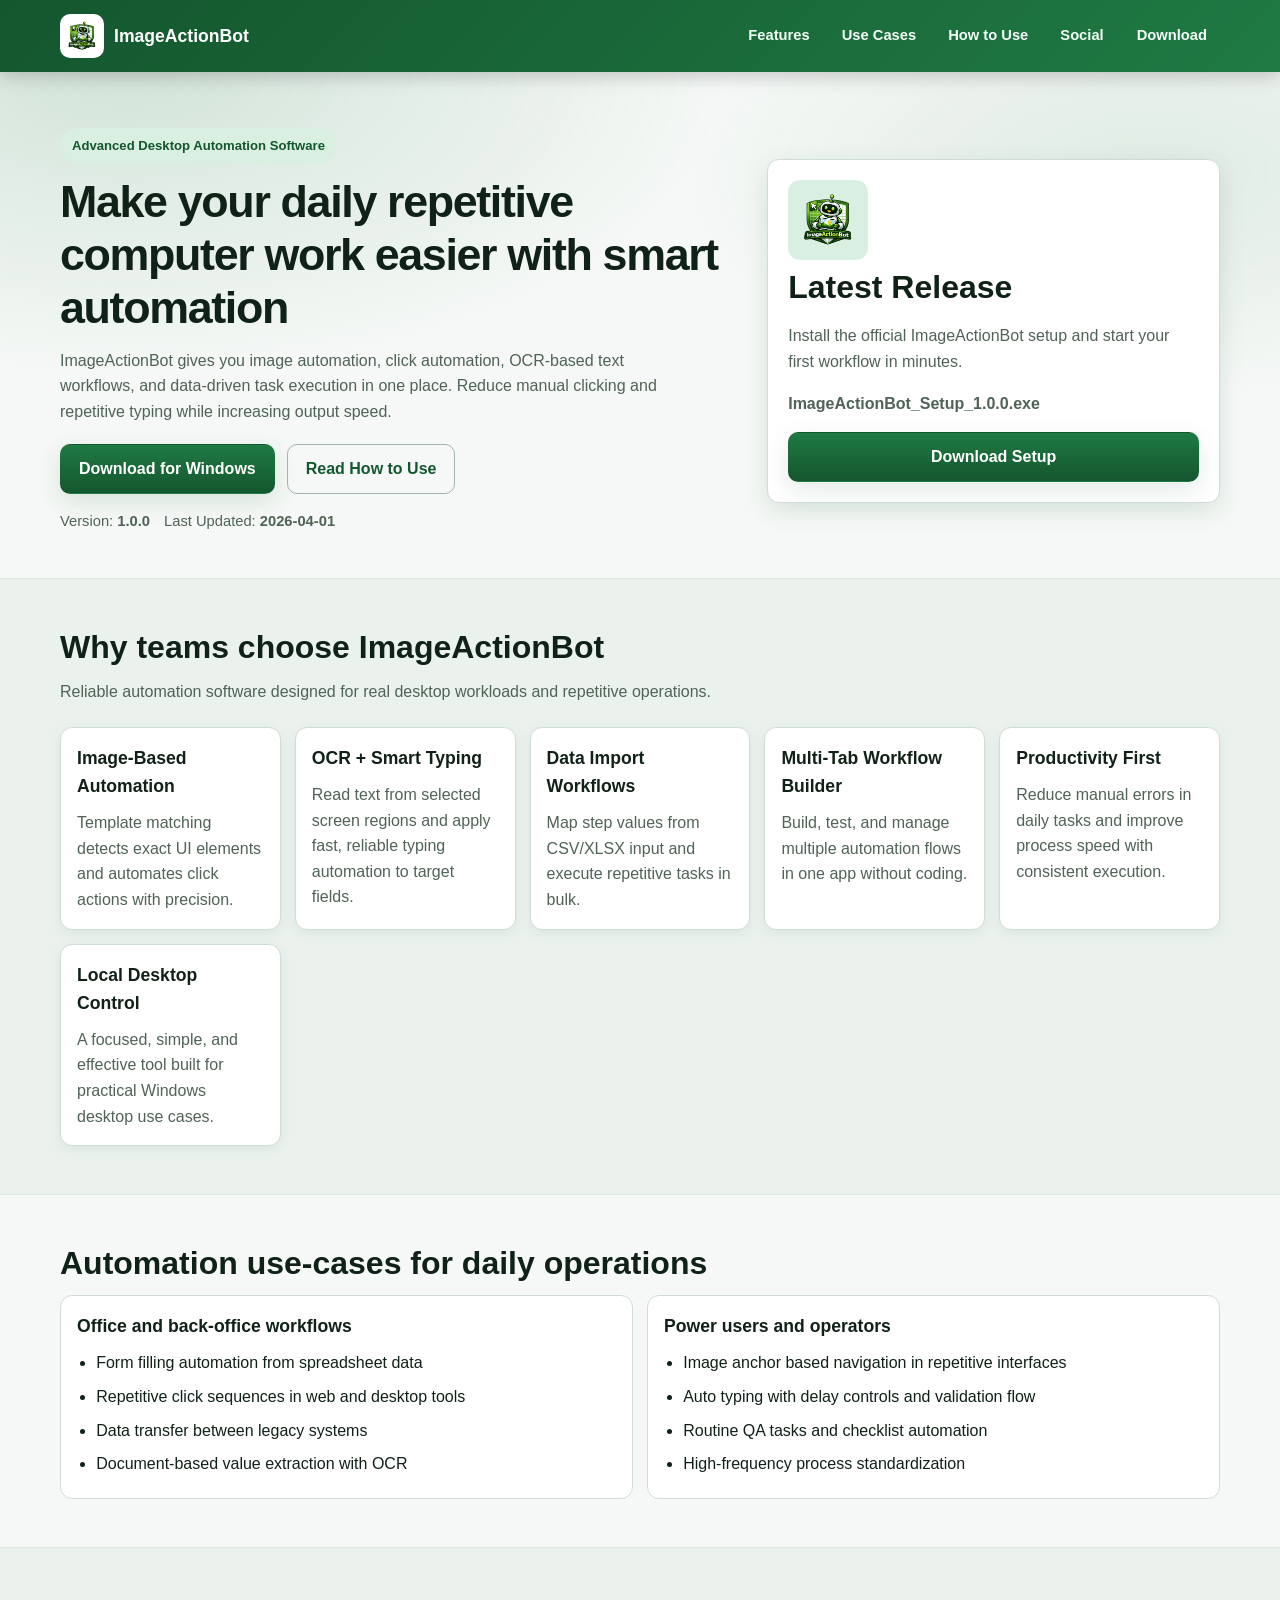
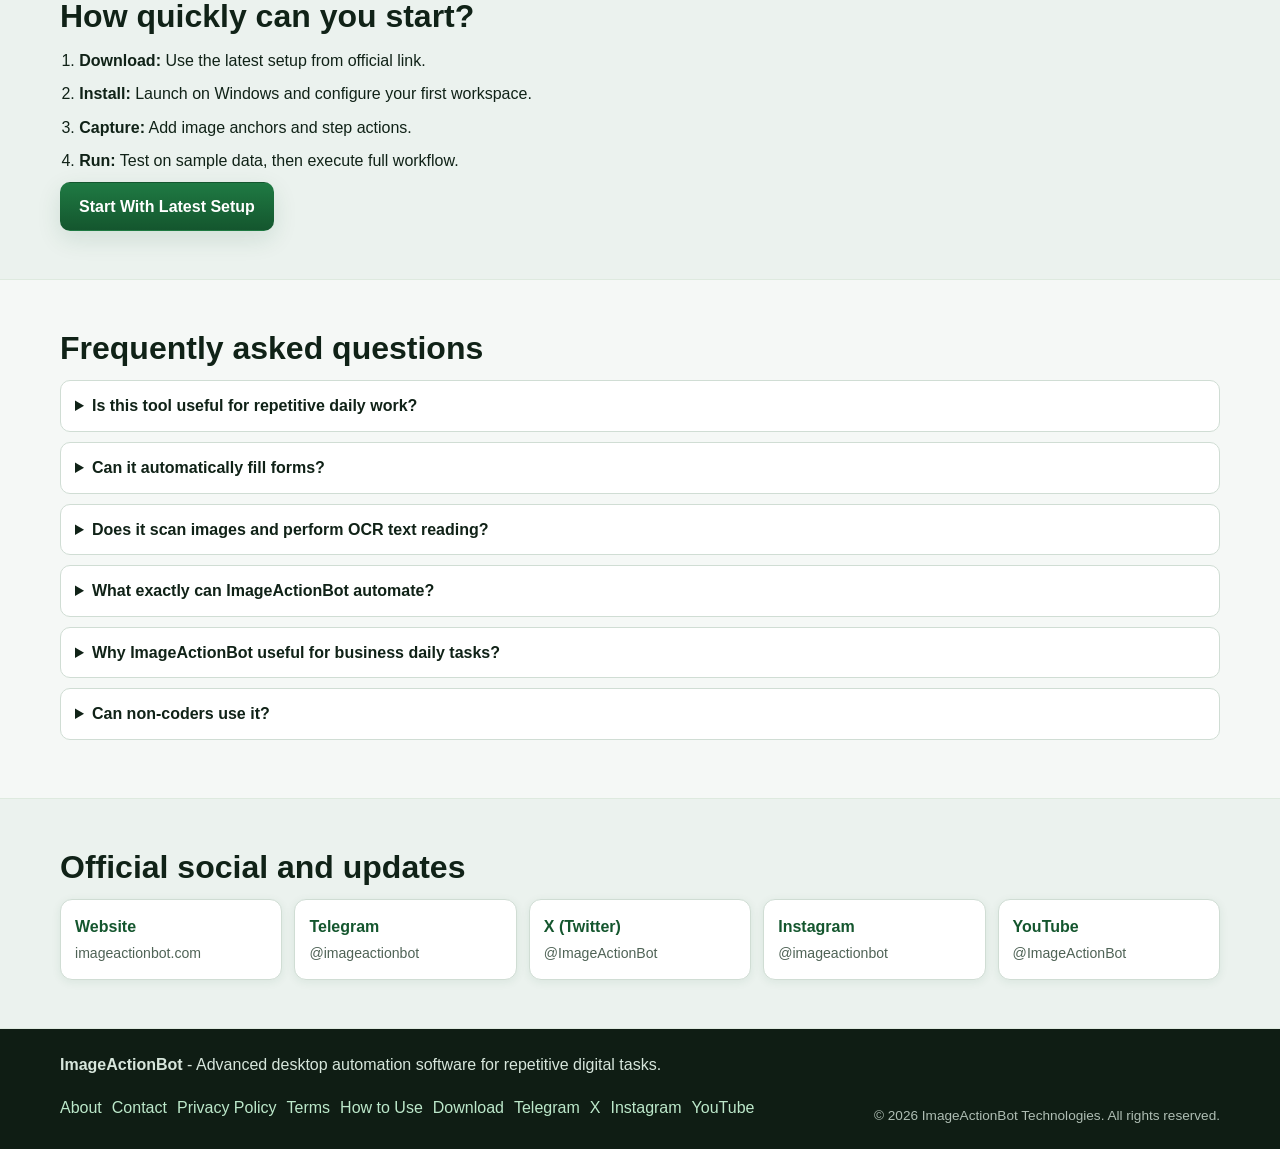
==== index.html @ 11bcb1b7 "Update index.html" ====
<!doctype html>
<html lang="en">
<head>
  <meta charset="utf-8">
  <meta name="viewport" content="width=device-width, initial-scale=1">
  <title>ImageActionBot - Desktop Image Automation Software for Daily Repetitive Work</title>
  <meta name="description" content="ImageActionBot is an advanced desktop automation software for repetitive work. Automate image-based clicks, OCR text reading, typing, and bulk workflows from CSV/XLSX on Windows.">
  <meta name="robots" content="index,follow,max-image-preview:large">
  <meta name="theme-color" content="#1f7a43">
  <meta name="author" content="ImageActionBot">
  <meta name="keywords" content="desktop automation software,image automation tool,photo click automation,OCR automation,workflow automation,Windows automation tool,ImageActionBot">
  <link rel="canonical" href="https://www.imageactionbot.com/">
  <meta property="og:type" content="website">
  <meta property="og:title" content="ImageActionBot - Smart Desktop Automation for Daily Work">
  <meta property="og:description" content="Automate repetitive screen tasks with image matching, OCR, keyboard input, and data-driven flows.">
  <meta property="og:url" content="https://www.imageactionbot.com/">
  <meta property="og:site_name" content="ImageActionBot">
  <meta property="og:image" content="https://www.imageactionbot.com/IMAGEACTIONBOT.png">
  <meta name="twitter:card" content="summary_large_image">
  <meta name="twitter:title" content="ImageActionBot - Desktop Image Automation Software">
  <meta name="twitter:description" content="Save daily time with advanced desktop image automation and OCR workflows.">
  <meta name="twitter:image" content="https://www.imageactionbot.com/IMAGEACTIONBOT.png">
  <link rel="icon" href="./IMAGEACTIONBOT.png" type="image/png">
  <script async src="https://pagead2.googlesyndication.com/pagead/js/adsbygoogle.js?client=ca-pub-5368355682383000"
     crossorigin="anonymous"></script>
  <link rel="apple-touch-icon" href="./IMAGEACTIONBOT.png">
  <link rel="stylesheet" href="./main.css">
  
  <script type="application/ld+json">
    {
      "@context": "https://schema.org",
      "@type": "SoftwareApplication",
      "name": "ImageActionBot",
      "operatingSystem": "Windows",
      "applicationCategory": "BusinessApplication",
      "description": "Desktop automation software that automates repetitive image-based tasks using template matching, OCR, and CSV/XLSX workflows.",
      "offers": {
        "@type": "Offer",
        "price": "0",
        "priceCurrency": "USD"
      },
      "url": "https://www.imageactionbot.com/"
    }
  </script>
  <script type="application/ld+json">
    {
      "@context": "https://schema.org",
      "@type": "Organization",
      "name": "ImageActionBot",
      "url": "https://www.imageactionbot.com/",
      "logo": "https://www.imageactionbot.com/IMAGEACTIONBOT.png",
      "sameAs": [
        "https://t.me/imageactionbot",
        "https://x.com/ImageActionBot",
        "https://www.instagram.com/imageactionbot",
        "https://www.youtube.com/@ImageActionBot"
      ]
    }
  </script>
  <script type="application/ld+json">
    {
      "@context": "https://schema.org",
      "@type": "FAQPage",
      "mainEntity": [
        {
          "@type": "Question",
          "name": "What is ImageActionBot used for?",
          "acceptedAnswer": {
            "@type": "Answer",
            "text": "ImageActionBot automates repetitive desktop work such as image-based clicking, OCR text extraction, auto typing, and data-driven form workflows."
          }
        },
        {
          "@type": "Question",
          "name": "Can ImageActionBot auto fill forms?",
          "acceptedAnswer": {
            "@type": "Answer",
            "text": "Yes. You can map workflow steps with typed inputs and CSV/XLSX data to automate repeated form filling."
          }
        },
        {
          "@type": "Question",
          "name": "Does ImageActionBot scan images and read text?",
          "acceptedAnswer": {
            "@type": "Answer",
            "text": "Yes. It combines image template matching with OCR to detect screen elements and extract text before automation actions."
          }
        },
        {
          "@type": "Question",
          "name": "What kind of automation can it do?",
          "acceptedAnswer": {
            "@type": "Answer",
            "text": "It can automate clicks, typing, waits, OCR-based copy actions, spreadsheet-driven operations, and repeatable desktop process flows."
          }
        },
        {
          "@type": "Question",
          "name": "Why is ImageActionBot useful for teams?",
          "acceptedAnswer": {
            "@type": "Answer",
            "text": "It saves daily manual effort, reduces repetitive errors, and standardizes frequent desktop tasks for faster operations."
          }
        }
      ]
    }
  </script>
</head>
<body>
  <a class="skip-link" href="#main">Skip to content</a>

  <header class="site-header">
    <div class="container nav-wrap">
      <a class="brand" href="./index.html" aria-label="ImageActionBot home">
        <img src="./IMAGEACTIONBOT.png" alt="ImageActionBot logo" width="44" height="44">
        <span>ImageActionBot</span>
      </a>
      <nav class="nav" aria-label="Primary navigation">
        <a href="#features">Features</a>
        <a href="#use-cases">Use Cases</a>
        <a href="./how-to-use.html">How to Use</a>
        <a href="#social">Social</a>
        <a class="btn btn-sm js-download-link" data-download-link href="https://pub-7df420d78ae8472e9817557d4ae9fd10.r2.dev/ImageActionBot_Setup_1.0.0.exe" target="_blank" rel="noopener noreferrer">Download</a>
      </nav>
    </div>
  </header>

  <main id="main">
    <section class="hero">
      <div class="container hero-grid">
        <div>
          <p class="badge">Advanced Desktop Automation Software</p>
          <h1>Make your daily repetitive computer work easier with smart automation</h1>
          <p class="lead">
            ImageActionBot gives you image automation, click automation, OCR-based text workflows,
            and data-driven task execution in one place. Reduce manual clicking and repetitive typing while increasing output speed.
          </p>
          <div class="cta-row">
            <a class="btn btn-primary js-download-link" data-download-link href="https://pub-7df420d78ae8472e9817557d4ae9fd10.r2.dev/ImageActionBot_Setup_1.0.0.exe" target="_blank" rel="noopener noreferrer">Download for Windows</a>
            <a class="btn btn-ghost" href="./how-to-use.html">Read How to Use</a>
          </div>
          <div class="release-line">
            <span>Version: <strong data-download-version>1.0.0</strong></span>
            <span>Last Updated: <strong data-download-date>2026-04-01</strong></span>
          </div>
        </div>
        <aside class="hero-card" aria-label="Release information">
          <img src="./IMAGEACTIONBOT.png" alt="" width="80" height="80">
          <h2>Latest Release</h2>
          <p>Install the official ImageActionBot setup and start your first workflow in minutes.</p>
          <p><strong data-download-filename>ImageActionBot_Setup_1.0.0.exe</strong></p>
          <a class="btn btn-primary full js-download-link" data-download-link href="https://pub-7df420d78ae8472e9817557d4ae9fd10.r2.dev/ImageActionBot_Setup_1.0.0.exe" target="_blank" rel="noopener noreferrer">Download Setup</a>
        </aside>
      </div>
    </section>

    <section id="features" class="section alt">
      <div class="container">
        <h2>Why teams choose ImageActionBot</h2>
        <p class="section-intro">Reliable automation software designed for real desktop workloads and repetitive operations.</p>
        <div class="card-grid">
          <article class="card">
            <h3>Image-Based Automation</h3>
            <p>Template matching detects exact UI elements and automates click actions with precision.</p>
          </article>
          <article class="card">
            <h3>OCR + Smart Typing</h3>
            <p>Read text from selected screen regions and apply fast, reliable typing automation to target fields.</p>
          </article>
          <article class="card">
            <h3>Data Import Workflows</h3>
            <p>Map step values from CSV/XLSX input and execute repetitive tasks in bulk.</p>
          </article>
          <article class="card">
            <h3>Multi-Tab Workflow Builder</h3>
            <p>Build, test, and manage multiple automation flows in one app without coding.</p>
          </article>
          <article class="card">
            <h3>Productivity First</h3>
            <p>Reduce manual errors in daily tasks and improve process speed with consistent execution.</p>
          </article>
          <article class="card">
            <h3>Local Desktop Control</h3>
            <p>A focused, simple, and effective tool built for practical Windows desktop use cases.</p>
          </article>
        </div>
      </div>
    </section>

    <section id="use-cases" class="section">
      <div class="container">
        <h2>Automation use-cases for daily operations</h2>
        <div class="split-grid">
          <div class="panel">
            <h3>Office and back-office workflows</h3>
            <ul>
              <li>Form filling automation from spreadsheet data</li>
              <li>Repetitive click sequences in web and desktop tools</li>
              <li>Data transfer between legacy systems</li>
              <li>Document-based value extraction with OCR</li>
            </ul>
          </div>
          <div class="panel">
            <h3>Power users and operators</h3>
            <ul>
              <li>Image anchor based navigation in repetitive interfaces</li>
              <li>Auto typing with delay controls and validation flow</li>
              <li>Routine QA tasks and checklist automation</li>
              <li>High-frequency process standardization</li>
            </ul>
          </div>
        </div>
      </div>
    </section>

    <section class="section alt">
      <div class="container">
        <h2>How quickly can you start?</h2>
        <ol class="steps">
          <li><strong>Download:</strong> Use the latest setup from official link.</li>
          <li><strong>Install:</strong> Launch on Windows and configure your first workspace.</li>
          <li><strong>Capture:</strong> Add image anchors and step actions.</li>
          <li><strong>Run:</strong> Test on sample data, then execute full workflow.</li>
        </ol>
        <a class="btn btn-primary js-download-link" data-download-link href="https://pub-7df420d78ae8472e9817557d4ae9fd10.r2.dev/ImageActionBot_Setup_1.0.0.exe" target="_blank" rel="noopener noreferrer">Start With Latest Setup</a>
      </div>
    </section>

    <section class="section" id="faq">
      <div class="container">
        <h2>Frequently asked questions</h2>
        <div class="faq-list">
          <details>
            <summary>Is this tool useful for repetitive daily work?</summary>
            <p>Yes. ImageActionBot is built exactly for repetitive desktop workflows where the same click and typing pattern repeat every day.</p>
          </details>
          <details>
            <summary>Can it automatically fill forms?</summary>
            <p>Yes. You can build step-based automation to fill input fields, and run bulk form filling with CSV/XLSX data.</p>
          </details>
          <details>
            <summary>Does it scan images and perform OCR text reading?</summary>
            <p>Yes. It detects UI elements using image/template matching and reads text with OCR for use in your workflow.</p>
          </details>
          <details>
            <summary>What exactly can ImageActionBot automate?</summary>
            <p>It automates clicks, typing, wait controls, OCR read-and-type actions, document field flows, and repetitive desktop sequences.</p>
          </details>
          <details>
            <summary>Why ImageActionBot useful for business daily tasks?</summary>
            <p>It reduces manual effort in daily repetitive tasks, improves accuracy, and standardizes process speed across teams.</p>
          </details>
          <details>
            <summary>Can non-coders use it?</summary>
            <p>Yes. The tool uses a visual workflow approach, so practical automation can be set up without coding knowledge.</p>
          </details>
        </div>
      </div>
    </section>

    <section id="social" class="section alt">
      <div class="container">
        <h2>Official social and updates</h2>
        <div class="social-grid">
          <a class="social-card" href="https://www.imageactionbot.com" target="_blank" rel="noopener noreferrer"><strong>Website</strong><span>imageactionbot.com</span></a>
          <a class="social-card" href="https://t.me/imageactionbot" target="_blank" rel="noopener noreferrer"><strong>Telegram</strong><span>@imageactionbot</span></a>
          <a class="social-card" href="https://x.com/ImageActionBot" target="_blank" rel="noopener noreferrer"><strong>X (Twitter)</strong><span>@ImageActionBot</span></a>
          <a class="social-card" href="https://www.instagram.com/imageactionbot" target="_blank" rel="noopener noreferrer"><strong>Instagram</strong><span>@imageactionbot</span></a>
          <a class="social-card" href="https://www.youtube.com/@ImageActionBot" target="_blank" rel="noopener noreferrer"><strong>YouTube</strong><span>@ImageActionBot</span></a>
        </div>
      </div>
    </section>
  </main>

  <footer class="site-footer">
    <div class="container footer-wrap">
      <p><strong>ImageActionBot</strong> - Advanced desktop automation software for repetitive digital tasks.</p>
      <div class="footer-links">
        <a href="./about.html">About</a>
        <a href="./contact.html">Contact</a>
        <a href="./privacy-policy.html">Privacy Policy</a>
        <a href="./terms.html">Terms</a>
        <a href="./how-to-use.html">How to Use</a>
        <a class="js-download-link" data-download-link href="https://pub-7df420d78ae8472e9817557d4ae9fd10.r2.dev/ImageActionBot_Setup_1.0.0.exe" target="_blank" rel="noopener noreferrer">Download</a>
        <a href="https://t.me/imageactionbot" target="_blank" rel="noopener noreferrer">Telegram</a>
        <a href="https://x.com/ImageActionBot" target="_blank" rel="noopener noreferrer">X</a>
        <a href="https://www.instagram.com/imageactionbot" target="_blank" rel="noopener noreferrer">Instagram</a>
        <a href="https://www.youtube.com/@ImageActionBot" target="_blank" rel="noopener noreferrer">YouTube</a>
      </div>
      <p style="margin-top: 1rem; font-size: 0.85rem; opacity: 0.8;">© 2026 ImageActionBot Technologies. All rights reserved.</p>
    </div>
  </footer>

  <script src="./main.js" defer></script>
</body>
</html>
---- main.css ----
:root {
  --bg: #f5f8f6;
  --bg-soft: #ebf2ee;
  --surface: #ffffff;
  --text: #102217;
  --muted: #4f6356;
  --border: #d0ddd4;
  --brand: #1f7a43;
  --brand-dark: #14562e;
  --brand-soft: #d9efe1;
  --shadow: 0 8px 24px rgba(20, 86, 46, 0.12);
  --shadow-lg: 0 16px 48px rgba(20, 86, 46, 0.18);
  --radius: 12px;
  --maxw: 1160px;
}

*,
*::before,
*::after {
  box-sizing: border-box;
}

html {
  scroll-behavior: smooth;
}

body {
  margin: 0;
  font-family: "Segoe UI", Calibri, Arial, sans-serif;
  line-height: 1.6;
  background: var(--bg);
  color: var(--text);
}

a {
  color: var(--brand);
  text-decoration: none;
}

a:hover {
  text-decoration: underline;
}

img {
  max-width: 100%;
  height: auto;
}

.skip-link {
  position: absolute;
  left: -9999px;
  top: 0;
}

.skip-link:focus {
  left: 12px;
  top: 12px;
  padding: 8px 12px;
  border-radius: 8px;
  background: var(--brand);
  color: #fff;
  z-index: 1000;
}

.container {
  width: min(var(--maxw), 100% - 2rem);
  margin-inline: auto;
}

.site-header {
  position: sticky;
  top: 0;
  z-index: 30;
  background: linear-gradient(135deg, var(--brand-dark), var(--brand));
  box-shadow: 0 4px 18px rgba(0, 0, 0, 0.2);
}

.nav-wrap {
  display: flex;
  align-items: center;
  justify-content: space-between;
  gap: 16px;
  padding: 14px 0;
}

.brand {
  display: inline-flex;
  align-items: center;
  gap: 10px;
  color: #fff;
  font-weight: 700;
  font-size: 1.1rem;
}

.brand:hover {
  text-decoration: none;
}

.brand img {
  border-radius: 10px;
  background: #fff;
  padding: 4px;
}

.nav {
  display: flex;
  gap: 8px;
  flex-wrap: wrap;
  align-items: center;
}

.nav a {
  color: #f4fff9;
  padding: 8px 12px;
  border-radius: 8px;
  font-weight: 600;
  font-size: 0.92rem;
}

.nav a:hover {
  text-decoration: none;
  background: rgba(255, 255, 255, 0.16);
}

.hero {
  background:
    radial-gradient(1000px 500px at 10% 0%, rgba(31, 122, 67, 0.16), transparent 60%),
    radial-gradient(850px 400px at 90% 20%, rgba(32, 122, 67, 0.1), transparent 55%),
    var(--bg);
  padding: 3.5rem 0 2.8rem;
}

.hero-grid {
  display: grid;
  grid-template-columns: 1.2fr 0.8fr;
  gap: 28px;
  align-items: center;
}

.badge {
  display: inline-block;
  margin: 0 0 12px;
  padding: 7px 12px;
  border-radius: 999px;
  background: var(--brand-soft);
  color: var(--brand-dark);
  font-size: 0.82rem;
  font-weight: 700;
}

h1 {
  margin: 0 0 14px;
  font-size: clamp(1.9rem, 4.5vw, 2.8rem);
  line-height: 1.18;
  letter-spacing: -0.03em;
}

h2 {
  margin: 0 0 12px;
  font-size: clamp(1.4rem, 2.8vw, 2rem);
  line-height: 1.25;
}

h3 {
  margin: 0 0 10px;
  font-size: 1.1rem;
}

.lead {
  margin: 0 0 20px;
  color: var(--muted);
  max-width: 68ch;
}

.cta-row {
  display: flex;
  flex-wrap: wrap;
  gap: 12px;
  margin-bottom: 16px;
}

.btn {
  display: inline-flex;
  align-items: center;
  justify-content: center;
  gap: 8px;
  border-radius: 10px;
  border: 1px solid transparent;
  padding: 11px 18px;
  font-weight: 700;
  text-decoration: none;
  cursor: pointer;
  transition: transform 0.12s ease, box-shadow 0.2s ease, background 0.2s ease;
}

.btn:hover {
  text-decoration: none;
  transform: translateY(-1px);
}

.btn-primary {
  color: #fff;
  background: linear-gradient(180deg, var(--brand), var(--brand-dark));
  box-shadow: var(--shadow);
}

.btn-primary:hover {
  box-shadow: var(--shadow-lg);
}

.btn-ghost {
  background: transparent;
  color: var(--brand-dark);
  border-color: #9fb6a8;
}

.btn-sm {
  padding: 8px 12px;
}

.full {
  width: 100%;
}

.release-line {
  display: flex;
  flex-wrap: wrap;
  gap: 14px;
  color: var(--muted);
  font-size: 0.92rem;
}

.hero-card {
  background: var(--surface);
  border: 1px solid var(--border);
  border-radius: var(--radius);
  padding: 1.25rem;
  box-shadow: var(--shadow);
}

.hero-card img {
  border-radius: 12px;
  background: var(--brand-soft);
  padding: 8px;
}

.hero-card p {
  color: var(--muted);
}

.section {
  padding: 3rem 0;
}

.section.alt {
  background: var(--bg-soft);
  border-top: 1px solid #deeadf;
  border-bottom: 1px solid #deeadf;
}

.section-intro {
  margin: 0 0 22px;
  color: var(--muted);
}

.card-grid {
  display: grid;
  grid-template-columns: repeat(auto-fit, minmax(220px, 1fr));
  gap: 14px;
}

.card {
  background: var(--surface);
  border: 1px solid var(--border);
  border-radius: var(--radius);
  padding: 1rem;
  box-shadow: 0 3px 12px rgba(20, 86, 46, 0.08);
}

.card p {
  margin: 0;
  color: var(--muted);
}

.split-grid {
  display: grid;
  grid-template-columns: repeat(2, minmax(0, 1fr));
  gap: 14px;
}

.panel {
  background: var(--surface);
  border: 1px solid var(--border);
  border-radius: var(--radius);
  padding: 1rem 1rem 0.8rem;
}

.panel ul,
.steps {
  margin: 0;
  padding-left: 1.2rem;
}

.steps li,
.panel li {
  margin-bottom: 8px;
}

.faq-list details {
  background: var(--surface);
  border: 1px solid var(--border);
  border-radius: 10px;
  padding: 12px 14px;
  margin-bottom: 10px;
}

.faq-list summary {
  cursor: pointer;
  font-weight: 700;
}

.faq-list p {
  margin: 8px 0 0;
  color: var(--muted);
}

.social-grid {
  display: grid;
  grid-template-columns: repeat(auto-fit, minmax(200px, 1fr));
  gap: 12px;
}

.social-card {
  display: block;
  background: var(--surface);
  border: 1px solid var(--border);
  border-radius: var(--radius);
  padding: 14px;
  box-shadow: 0 2px 10px rgba(20, 86, 46, 0.08);
}

.social-card strong {
  display: block;
  color: var(--brand-dark);
}

.social-card span {
  color: var(--muted);
  font-size: 0.88rem;
}

.social-card:hover {
  text-decoration: none;
  border-color: #93bca4;
}

.prose {
  max-width: 86ch;
}

.prose p,
.prose li {
  color: var(--muted);
}

.table-wrap {
  overflow-x: auto;
}

table {
  width: 100%;
  border-collapse: collapse;
  background: var(--surface);
  border: 1px solid var(--border);
}

th,
td {
  text-align: left;
  padding: 10px;
  border: 1px solid var(--border);
  font-size: 0.95rem;
}

th {
  background: #edf7f0;
  color: var(--brand-dark);
}

.final-cta {
  text-align: center;
}

.site-footer {
  background: #0f1d14;
  color: #d7e6dc;
  padding: 1.4rem 0;
}

.footer-wrap {
  display: flex;
  flex-wrap: wrap;
  gap: 12px;
  align-items: center;
  justify-content: space-between;
}

.footer-wrap p {
  margin: 0;
}

.footer-links {
  display: flex;
  flex-wrap: wrap;
  gap: 10px;
}

.footer-links a {
  color: #bce8ca;
}

.guide-hero .lead {
  max-width: 70ch;
}

@media (max-width: 920px) {
  .hero-grid {
    grid-template-columns: 1fr;
  }

  .split-grid {
    grid-template-columns: 1fr;
  }
}

@media (max-width: 640px) {
  .nav-wrap {
    align-items: flex-start;
    flex-direction: column;
  }

  .nav {
    width: 100%;
  }

  .nav a {
    font-size: 0.86rem;
    padding: 7px 9px;
  }

  .hero {
    padding-top: 2.7rem;
  }

  .section {
    padding: 2.3rem 0;
  }
}
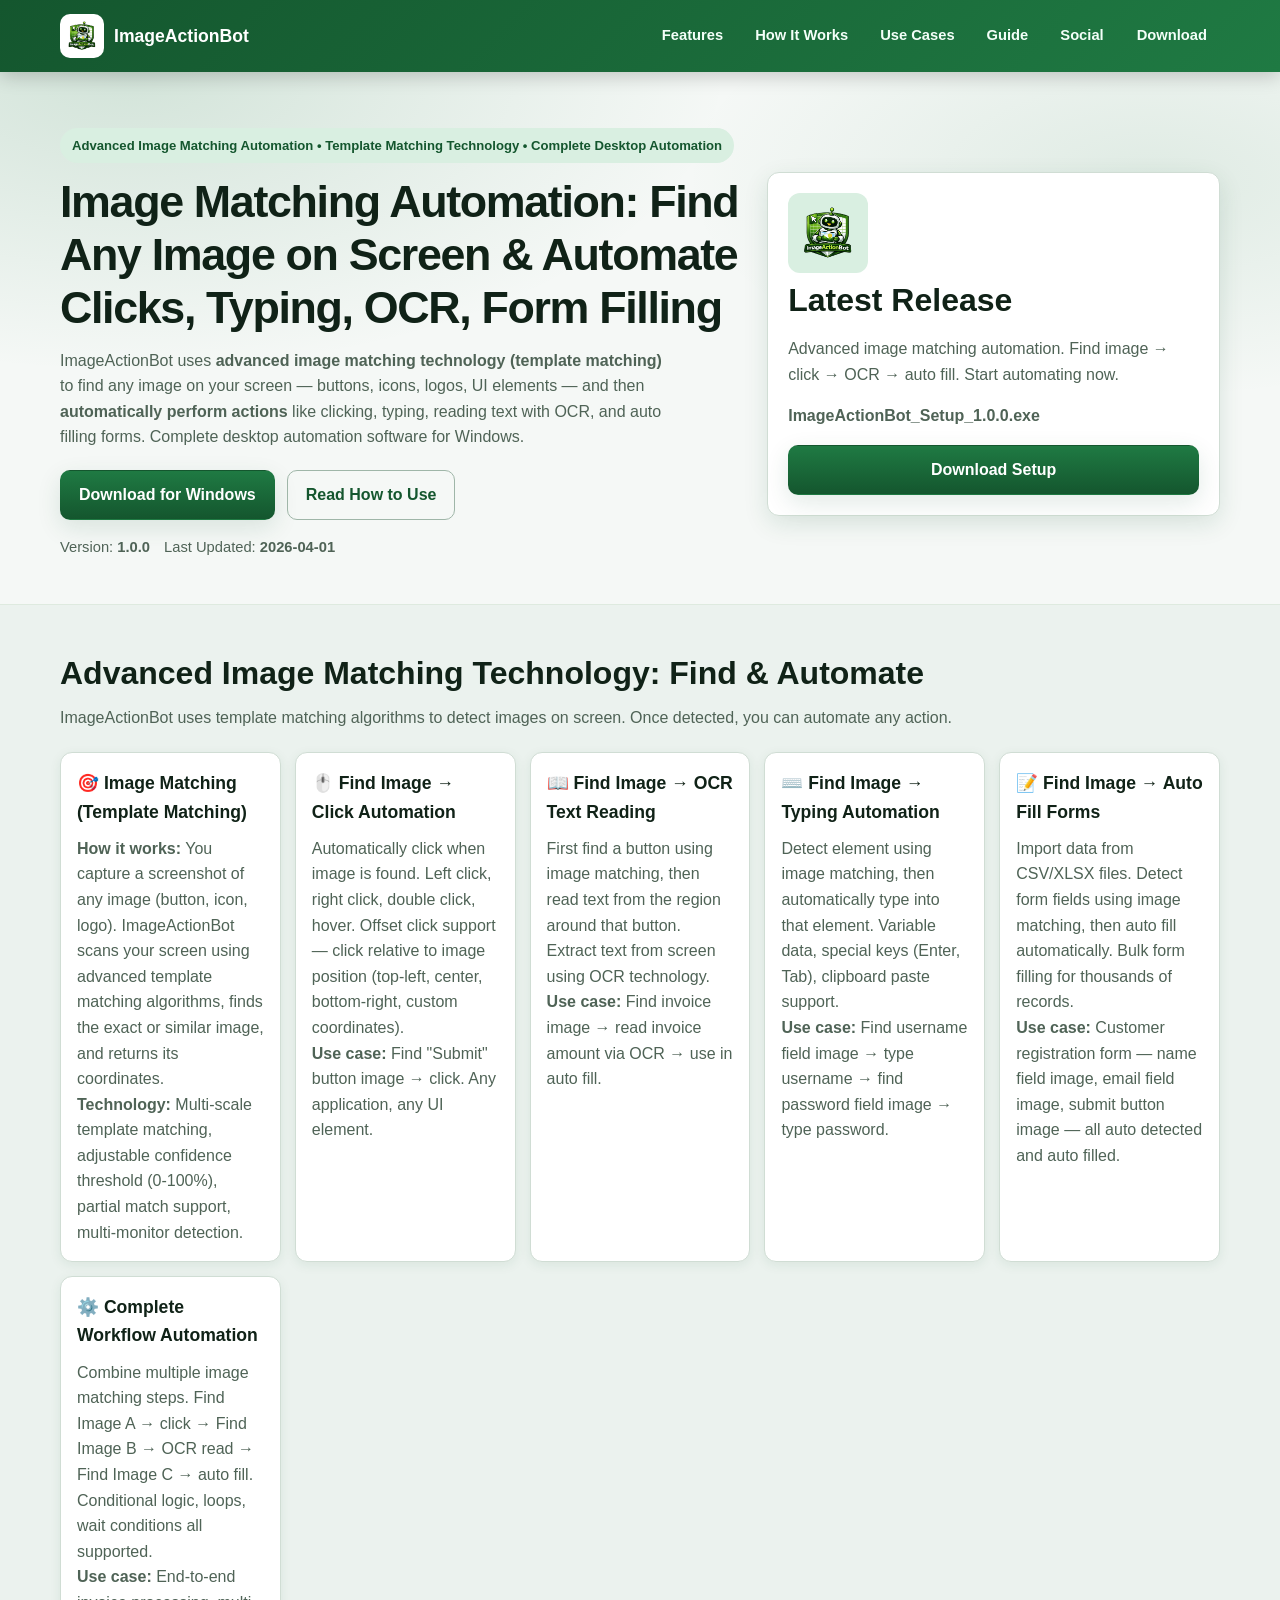
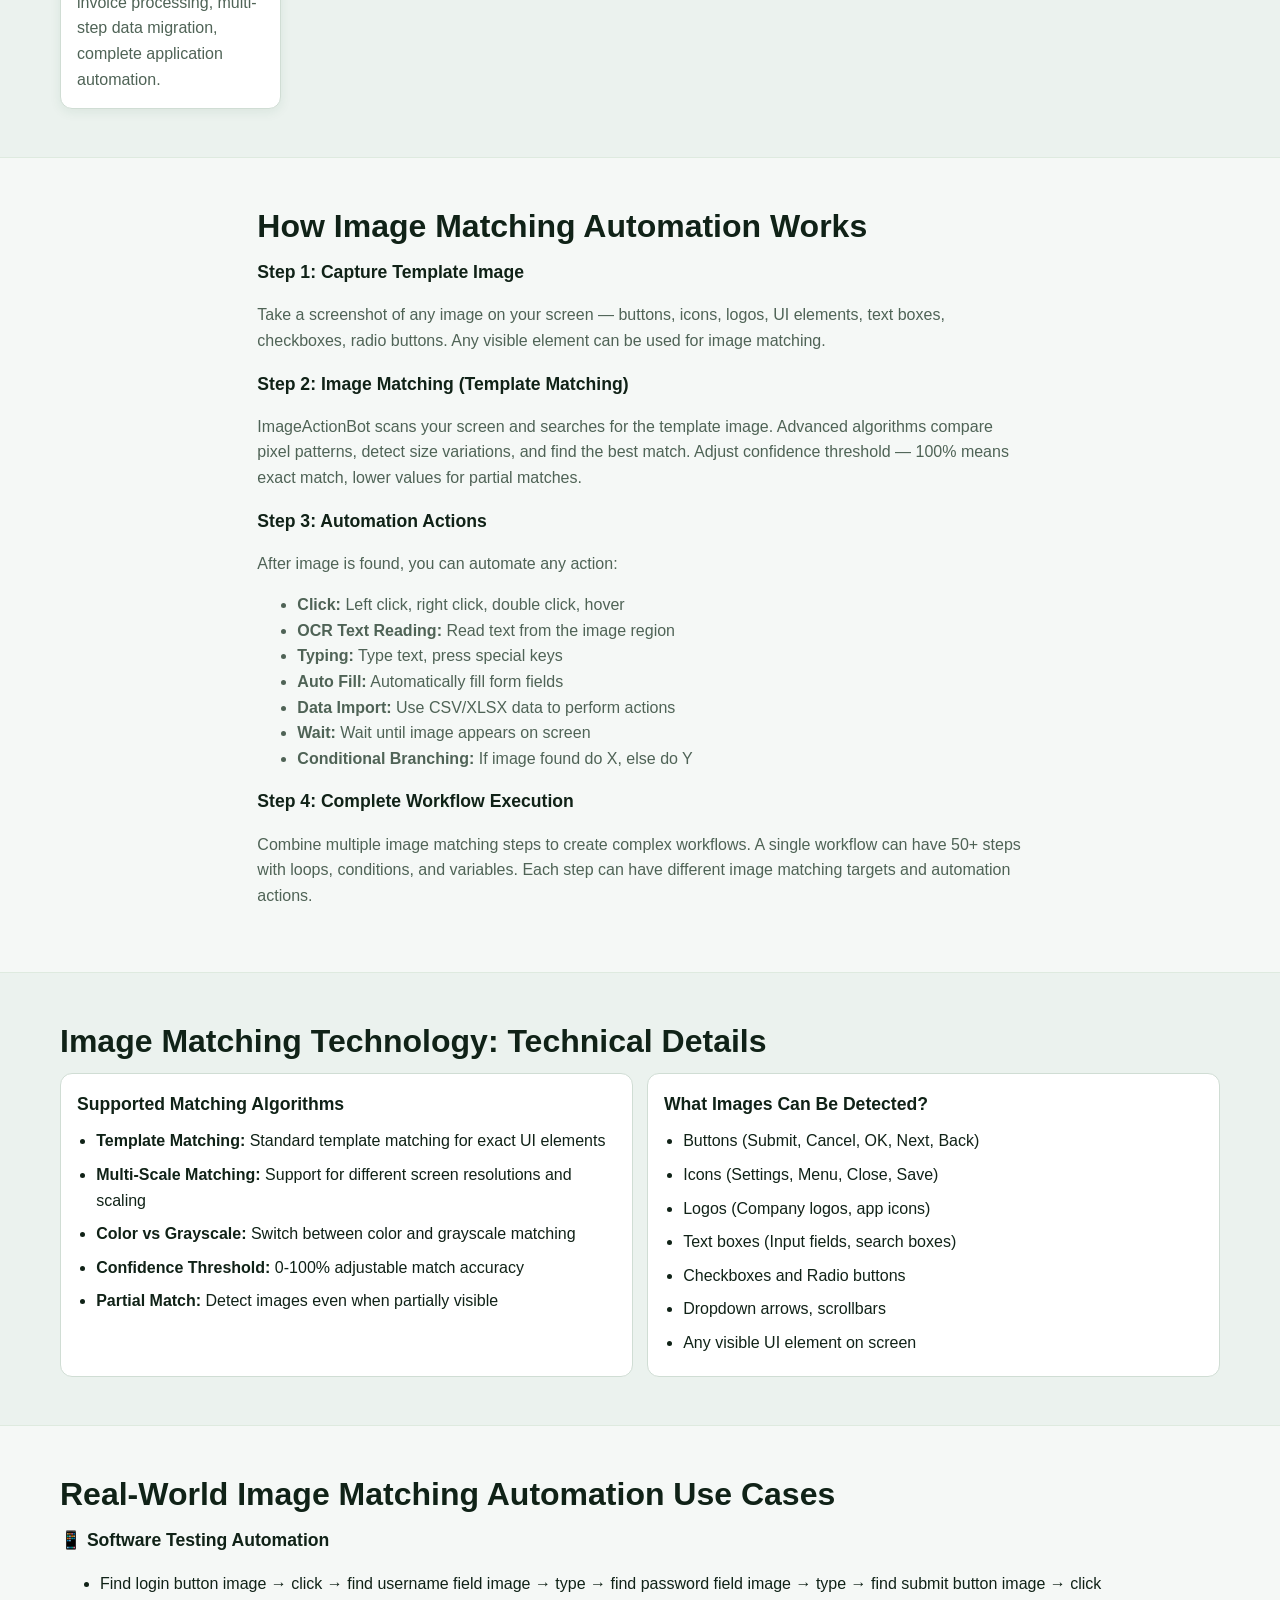
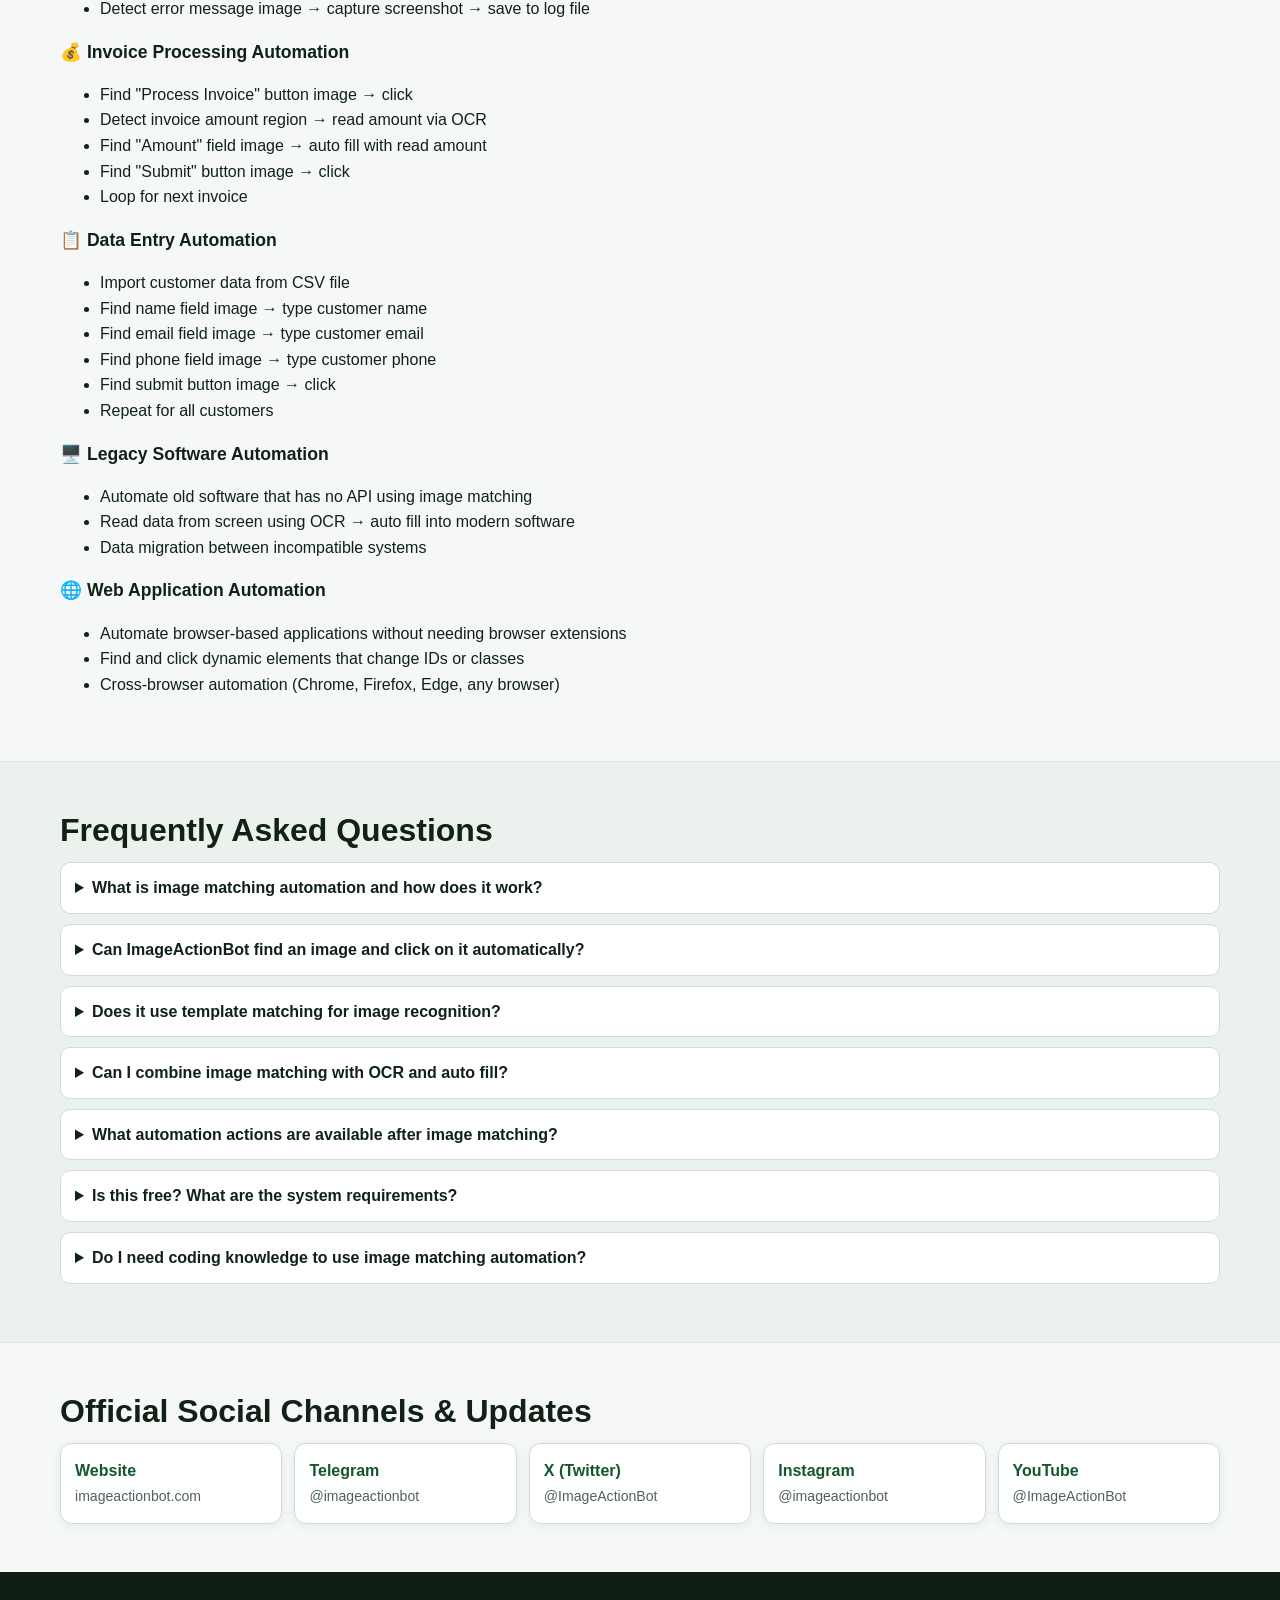
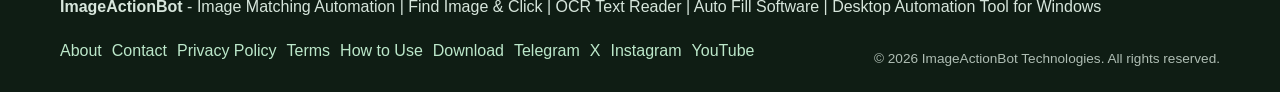
==== commit 656a4545: "Update index.html" ====
--- a/index.html
+++ b/index.html
@@ -3,22 +3,22 @@
 <head>
   <meta charset="utf-8">
   <meta name="viewport" content="width=device-width, initial-scale=1">
-  <title>ImageActionBot - Desktop Image Automation Software for Daily Repetitive Work</title>
-  <meta name="description" content="ImageActionBot is an advanced desktop automation software for repetitive work. Automate image-based clicks, OCR text reading, typing, and bulk workflows from CSV/XLSX on Windows.">
+  <title>ImageActionBot - Image Matching Automation | Find Image & Click | OCR | Auto Fill Software</title>
+  <meta name="description" content="ImageActionBot uses advanced image matching technology to find images on screen and automate clicks, typing, OCR text reading, and form filling. Complete desktop automation software for Windows. Free download.">
   <meta name="robots" content="index,follow,max-image-preview:large">
   <meta name="theme-color" content="#1f7a43">
-  <meta name="author" content="ImageActionBot">
-  <meta name="keywords" content="desktop automation software,image automation tool,photo click automation,OCR automation,workflow automation,Windows automation tool,ImageActionBot">
+  <meta name="author" content="ImageActionBot Technologies">
+  <meta name="keywords" content="image matching automation, find image and click, image recognition automation, auto click software, OCR text reader, auto fill software, desktop automation, template matching, screen automation, Windows automation tool, ImageActionBot">
   <link rel="canonical" href="https://www.imageactionbot.com/">
   <meta property="og:type" content="website">
-  <meta property="og:title" content="ImageActionBot - Smart Desktop Automation for Daily Work">
-  <meta property="og:description" content="Automate repetitive screen tasks with image matching, OCR, keyboard input, and data-driven flows.">
+  <meta property="og:title" content="ImageActionBot - Image Matching Automation | Find Image & Click | OCR | Auto Fill">
+  <meta property="og:description" content="Advanced image matching technology finds any image on screen and automates clicks, typing, OCR reading, and form filling. Complete desktop automation software.">
   <meta property="og:url" content="https://www.imageactionbot.com/">
   <meta property="og:site_name" content="ImageActionBot">
   <meta property="og:image" content="https://www.imageactionbot.com/IMAGEACTIONBOT.png">
   <meta name="twitter:card" content="summary_large_image">
-  <meta name="twitter:title" content="ImageActionBot - Desktop Image Automation Software">
-  <meta name="twitter:description" content="Save daily time with advanced desktop image automation and OCR workflows.">
+  <meta name="twitter:title" content="ImageActionBot - Image Matching Automation Software">
+  <meta name="twitter:description" content="Find image and click automatically with advanced image matching. OCR text reading, auto fill forms, complete desktop automation.">
   <meta name="twitter:image" content="https://www.imageactionbot.com/IMAGEACTIONBOT.png">
   <link rel="icon" href="./IMAGEACTIONBOT.png" type="image/png">
   <script async src="https://pagead2.googlesyndication.com/pagead/js/adsbygoogle.js?client=ca-pub-5368355682383000"
@@ -33,20 +33,21 @@
       "name": "ImageActionBot",
       "operatingSystem": "Windows",
       "applicationCategory": "BusinessApplication",
-      "description": "Desktop automation software that automates repetitive image-based tasks using template matching, OCR, and CSV/XLSX workflows.",
+      "description": "Advanced image matching automation software. Finds images on screen using template matching technology and automates clicks, OCR text reading, typing, and form filling. Complete desktop automation tool for Windows.",
       "offers": {
         "@type": "Offer",
         "price": "0",
         "priceCurrency": "USD"
       },
-      "url": "https://www.imageactionbot.com/"
+      "url": "https://www.imageactionbot.com/",
+      "featureList": "Image Matching Automation, Find Image and Click, OCR Text Reader, Auto Fill Forms, Auto Click Software, Template Matching, Data Entry Automation, Workflow Builder"
     }
   </script>
   <script type="application/ld+json">
     {
       "@context": "https://schema.org",
       "@type": "Organization",
-      "name": "ImageActionBot",
+      "name": "ImageActionBot Technologies",
       "url": "https://www.imageactionbot.com/",
       "logo": "https://www.imageactionbot.com/IMAGEACTIONBOT.png",
       "sameAs": [
@@ -64,42 +65,42 @@
       "mainEntity": [
         {
           "@type": "Question",
-          "name": "What is ImageActionBot used for?",
-          "acceptedAnswer": {
-            "@type": "Answer",
-            "text": "ImageActionBot automates repetitive desktop work such as image-based clicking, OCR text extraction, auto typing, and data-driven form workflows."
+          "name": "What is image matching automation and how does it work?",
+          "acceptedAnswer": {
+            "@type": "Answer",
+            "text": "Image matching automation uses template matching technology to find a specific image on your screen. You capture a screenshot of any button, icon, or UI element. ImageActionBot scans your screen, finds that image using advanced algorithms, and then performs automated actions like clicking, typing, or reading text from that location."
           }
         },
         {
           "@type": "Question",
-          "name": "Can ImageActionBot auto fill forms?",
-          "acceptedAnswer": {
-            "@type": "Answer",
-            "text": "Yes. You can map workflow steps with typed inputs and CSV/XLSX data to automate repeated form filling."
+          "name": "Can ImageActionBot find an image and click on it automatically?",
+          "acceptedAnswer": {
+            "@type": "Answer",
+            "text": "Yes. This is the core feature. Using advanced image matching technology, ImageActionBot finds any image on your screen—buttons, icons, logos, or UI elements—and automatically clicks on it. Works with partial matches, adjustable confidence thresholds, and offset clicking."
           }
         },
         {
           "@type": "Question",
-          "name": "Does ImageActionBot scan images and read text?",
-          "acceptedAnswer": {
-            "@type": "Answer",
-            "text": "Yes. It combines image template matching with OCR to detect screen elements and extract text before automation actions."
+          "name": "Does it use template matching for image recognition?",
+          "acceptedAnswer": {
+            "@type": "Answer",
+            "text": "Yes. ImageActionBot uses advanced template matching algorithms for image recognition. It compares the template image you provide with your screen content, finds the best match, and executes automation actions. You can adjust confidence thresholds for precise or flexible matching."
           }
         },
         {
           "@type": "Question",
-          "name": "What kind of automation can it do?",
-          "acceptedAnswer": {
-            "@type": "Answer",
-            "text": "It can automate clicks, typing, waits, OCR-based copy actions, spreadsheet-driven operations, and repeatable desktop process flows."
+          "name": "Can I combine image matching with OCR and auto fill?",
+          "acceptedAnswer": {
+            "@type": "Answer",
+            "text": "Yes. ImageActionBot allows you to create complete automation workflows. First, use image matching to find and click a button. Then, use OCR to read text from that screen region. Finally, use auto fill to enter that text into another form or application. All actions work together seamlessly."
           }
         },
         {
           "@type": "Question",
-          "name": "Why is ImageActionBot useful for teams?",
-          "acceptedAnswer": {
-            "@type": "Answer",
-            "text": "It saves daily manual effort, reduces repetitive errors, and standardizes frequent desktop tasks for faster operations."
+          "name": "What automation actions are available after image matching?",
+          "acceptedAnswer": {
+            "@type": "Answer",
+            "text": "After image matching finds an image, you can automate: left click, right click, double click, mouse hover, typing text, OCR text reading, copying to clipboard, waiting for element, conditional branching, and complete workflow execution with data from CSV/XLSX files."
           }
         }
       ]
@@ -112,13 +113,14 @@
   <header class="site-header">
     <div class="container nav-wrap">
       <a class="brand" href="./index.html" aria-label="ImageActionBot home">
-        <img src="./IMAGEACTIONBOT.png" alt="ImageActionBot logo" width="44" height="44">
+        <img src="./IMAGEACTIONBOT.png" alt="ImageActionBot image matching automation software logo" width="44" height="44">
         <span>ImageActionBot</span>
       </a>
       <nav class="nav" aria-label="Primary navigation">
         <a href="#features">Features</a>
+        <a href="#how-it-works">How It Works</a>
         <a href="#use-cases">Use Cases</a>
-        <a href="./how-to-use.html">How to Use</a>
+        <a href="./how-to-use.html">Guide</a>
         <a href="#social">Social</a>
         <a class="btn btn-sm js-download-link" data-download-link href="https://pub-7df420d78ae8472e9817557d4ae9fd10.r2.dev/ImageActionBot_Setup_1.0.0.exe" target="_blank" rel="noopener noreferrer">Download</a>
       </nav>
@@ -129,11 +131,10 @@
     <section class="hero">
       <div class="container hero-grid">
         <div>
-          <p class="badge">Advanced Desktop Automation Software</p>
-          <h1>Make your daily repetitive computer work easier with smart automation</h1>
+          <p class="badge">Advanced Image Matching Automation • Template Matching Technology • Complete Desktop Automation</p>
+          <h1>Image Matching Automation: Find Any Image on Screen & Automate Clicks, Typing, OCR, Form Filling</h1>
           <p class="lead">
-            ImageActionBot gives you image automation, click automation, OCR-based text workflows,
-            and data-driven task execution in one place. Reduce manual clicking and repetitive typing while increasing output speed.
+            ImageActionBot uses <strong>advanced image matching technology (template matching)</strong> to find any image on your screen — buttons, icons, logos, UI elements — and then <strong>automatically perform actions</strong> like clicking, typing, reading text with OCR, and auto filling forms. Complete desktop automation software for Windows.
           </p>
           <div class="cta-row">
             <a class="btn btn-primary js-download-link" data-download-link href="https://pub-7df420d78ae8472e9817557d4ae9fd10.r2.dev/ImageActionBot_Setup_1.0.0.exe" target="_blank" rel="noopener noreferrer">Download for Windows</a>
@@ -141,13 +142,13 @@
           </div>
           <div class="release-line">
             <span>Version: <strong data-download-version>1.0.0</strong></span>
-            <span>Last Updated: <strong data-download-date>2026-04-01</strong></span>
+            <span>Last Updated: <strong data-download-date>2026-04-02</strong></span>
           </div>
         </div>
         <aside class="hero-card" aria-label="Release information">
-          <img src="./IMAGEACTIONBOT.png" alt="" width="80" height="80">
+          <img src="./IMAGEACTIONBOT.png" alt="ImageActionBot image matching and automation tool" width="80" height="80">
           <h2>Latest Release</h2>
-          <p>Install the official ImageActionBot setup and start your first workflow in minutes.</p>
+          <p>Advanced image matching automation. Find image → click → OCR → auto fill. Start automating now.</p>
           <p><strong data-download-filename>ImageActionBot_Setup_1.0.0.exe</strong></p>
           <a class="btn btn-primary full js-download-link" data-download-link href="https://pub-7df420d78ae8472e9817557d4ae9fd10.r2.dev/ImageActionBot_Setup_1.0.0.exe" target="_blank" rel="noopener noreferrer">Download Setup</a>
         </aside>
@@ -156,111 +157,185 @@
 
     <section id="features" class="section alt">
       <div class="container">
-        <h2>Why teams choose ImageActionBot</h2>
-        <p class="section-intro">Reliable automation software designed for real desktop workloads and repetitive operations.</p>
+        <h2>Advanced Image Matching Technology: Find & Automate</h2>
+        <p class="section-intro">ImageActionBot uses template matching algorithms to detect images on screen. Once detected, you can automate any action.</p>
+        
         <div class="card-grid">
           <article class="card">
-            <h3>Image-Based Automation</h3>
-            <p>Template matching detects exact UI elements and automates click actions with precision.</p>
-          </article>
-          <article class="card">
-            <h3>OCR + Smart Typing</h3>
-            <p>Read text from selected screen regions and apply fast, reliable typing automation to target fields.</p>
-          </article>
-          <article class="card">
-            <h3>Data Import Workflows</h3>
-            <p>Map step values from CSV/XLSX input and execute repetitive tasks in bulk.</p>
-          </article>
-          <article class="card">
-            <h3>Multi-Tab Workflow Builder</h3>
-            <p>Build, test, and manage multiple automation flows in one app without coding.</p>
-          </article>
-          <article class="card">
-            <h3>Productivity First</h3>
-            <p>Reduce manual errors in daily tasks and improve process speed with consistent execution.</p>
-          </article>
-          <article class="card">
-            <h3>Local Desktop Control</h3>
-            <p>A focused, simple, and effective tool built for practical Windows desktop use cases.</p>
-          </article>
-        </div>
-      </div>
-    </section>
-
-    <section id="use-cases" class="section">
-      <div class="container">
-        <h2>Automation use-cases for daily operations</h2>
+            <h3>🎯 Image Matching (Template Matching)</h3>
+            <p><strong>How it works:</strong> You capture a screenshot of any image (button, icon, logo). ImageActionBot scans your screen using advanced template matching algorithms, finds the exact or similar image, and returns its coordinates.</p>
+            <p><strong>Technology:</strong> Multi-scale template matching, adjustable confidence threshold (0-100%), partial match support, multi-monitor detection.</p>
+          </article>
+          <article class="card">
+            <h3>🖱️ Find Image → Click Automation</h3>
+            <p>Automatically click when image is found. Left click, right click, double click, hover. Offset click support — click relative to image position (top-left, center, bottom-right, custom coordinates).</p>
+            <p><strong>Use case:</strong> Find "Submit" button image → click. Any application, any UI element.</p>
+          </article>
+          <article class="card">
+            <h3>📖 Find Image → OCR Text Reading</h3>
+            <p>First find a button using image matching, then read text from the region around that button. Extract text from screen using OCR technology.</p>
+            <p><strong>Use case:</strong> Find invoice image → read invoice amount via OCR → use in auto fill.</p>
+          </article>
+          <article class="card">
+            <h3>⌨️ Find Image → Typing Automation</h3>
+            <p>Detect element using image matching, then automatically type into that element. Variable data, special keys (Enter, Tab), clipboard paste support.</p>
+            <p><strong>Use case:</strong> Find username field image → type username → find password field image → type password.</p>
+          </article>
+          <article class="card">
+            <h3>📝 Find Image → Auto Fill Forms</h3>
+            <p>Import data from CSV/XLSX files. Detect form fields using image matching, then auto fill automatically. Bulk form filling for thousands of records.</p>
+            <p><strong>Use case:</strong> Customer registration form — name field image, email field image, submit button image — all auto detected and auto filled.</p>
+          </article>
+          <article class="card">
+            <h3>⚙️ Complete Workflow Automation</h3>
+            <p>Combine multiple image matching steps. Find Image A → click → Find Image B → OCR read → Find Image C → auto fill. Conditional logic, loops, wait conditions all supported.</p>
+            <p><strong>Use case:</strong> End-to-end invoice processing, multi-step data migration, complete application automation.</p>
+          </article>
+        </div>
+      </div>
+    </section>
+
+    <section id="how-it-works" class="section">
+      <div class="container prose">
+        <h2>How Image Matching Automation Works</h2>
+        
+        <h3>Step 1: Capture Template Image</h3>
+        <p>Take a screenshot of any image on your screen — buttons, icons, logos, UI elements, text boxes, checkboxes, radio buttons. Any visible element can be used for image matching.</p>
+        
+        <h3>Step 2: Image Matching (Template Matching)</h3>
+        <p>ImageActionBot scans your screen and searches for the template image. Advanced algorithms compare pixel patterns, detect size variations, and find the best match. Adjust confidence threshold — 100% means exact match, lower values for partial matches.</p>
+        
+        <h3>Step 3: Automation Actions</h3>
+        <p>After image is found, you can automate any action:</p>
+        <ul>
+          <li><strong>Click:</strong> Left click, right click, double click, hover</li>
+          <li><strong>OCR Text Reading:</strong> Read text from the image region</li>
+          <li><strong>Typing:</strong> Type text, press special keys</li>
+          <li><strong>Auto Fill:</strong> Automatically fill form fields</li>
+          <li><strong>Data Import:</strong> Use CSV/XLSX data to perform actions</li>
+          <li><strong>Wait:</strong> Wait until image appears on screen</li>
+          <li><strong>Conditional Branching:</strong> If image found do X, else do Y</li>
+        </ul>
+        
+        <h3>Step 4: Complete Workflow Execution</h3>
+        <p>Combine multiple image matching steps to create complex workflows. A single workflow can have 50+ steps with loops, conditions, and variables. Each step can have different image matching targets and automation actions.</p>
+      </div>
+    </section>
+
+    <section class="section alt">
+      <div class="container">
+        <h2>Image Matching Technology: Technical Details</h2>
         <div class="split-grid">
           <div class="panel">
-            <h3>Office and back-office workflows</h3>
+            <h3>Supported Matching Algorithms</h3>
             <ul>
-              <li>Form filling automation from spreadsheet data</li>
-              <li>Repetitive click sequences in web and desktop tools</li>
-              <li>Data transfer between legacy systems</li>
-              <li>Document-based value extraction with OCR</li>
+              <li><strong>Template Matching:</strong> Standard template matching for exact UI elements</li>
+              <li><strong>Multi-Scale Matching:</strong> Support for different screen resolutions and scaling</li>
+              <li><strong>Color vs Grayscale:</strong> Switch between color and grayscale matching</li>
+              <li><strong>Confidence Threshold:</strong> 0-100% adjustable match accuracy</li>
+              <li><strong>Partial Match:</strong> Detect images even when partially visible</li>
             </ul>
           </div>
           <div class="panel">
-            <h3>Power users and operators</h3>
+            <h3>What Images Can Be Detected?</h3>
             <ul>
-              <li>Image anchor based navigation in repetitive interfaces</li>
-              <li>Auto typing with delay controls and validation flow</li>
-              <li>Routine QA tasks and checklist automation</li>
-              <li>High-frequency process standardization</li>
+              <li>Buttons (Submit, Cancel, OK, Next, Back)</li>
+              <li>Icons (Settings, Menu, Close, Save)</li>
+              <li>Logos (Company logos, app icons)</li>
+              <li>Text boxes (Input fields, search boxes)</li>
+              <li>Checkboxes and Radio buttons</li>
+              <li>Dropdown arrows, scrollbars</li>
+              <li>Any visible UI element on screen</li>
             </ul>
           </div>
         </div>
       </div>
     </section>
 
-    <section class="section alt">
-      <div class="container">
-        <h2>How quickly can you start?</h2>
-        <ol class="steps">
-          <li><strong>Download:</strong> Use the latest setup from official link.</li>
-          <li><strong>Install:</strong> Launch on Windows and configure your first workspace.</li>
-          <li><strong>Capture:</strong> Add image anchors and step actions.</li>
-          <li><strong>Run:</strong> Test on sample data, then execute full workflow.</li>
-        </ol>
-        <a class="btn btn-primary js-download-link" data-download-link href="https://pub-7df420d78ae8472e9817557d4ae9fd10.r2.dev/ImageActionBot_Setup_1.0.0.exe" target="_blank" rel="noopener noreferrer">Start With Latest Setup</a>
-      </div>
-    </section>
-
-    <section class="section" id="faq">
-      <div class="container">
-        <h2>Frequently asked questions</h2>
+    <section id="use-cases" class="section">
+      <div class="container">
+        <h2>Real-World Image Matching Automation Use Cases</h2>
+        
+        <h3>📱 Software Testing Automation</h3>
+        <ul>
+          <li>Find login button image → click → find username field image → type → find password field image → type → find submit button image → click</li>
+          <li>Detect error message image → capture screenshot → save to log file</li>
+        </ul>
+        
+        <h3>💰 Invoice Processing Automation</h3>
+        <ul>
+          <li>Find "Process Invoice" button image → click</li>
+          <li>Detect invoice amount region → read amount via OCR</li>
+          <li>Find "Amount" field image → auto fill with read amount</li>
+          <li>Find "Submit" button image → click</li>
+          <li>Loop for next invoice</li>
+        </ul>
+        
+        <h3>📋 Data Entry Automation</h3>
+        <ul>
+          <li>Import customer data from CSV file</li>
+          <li>Find name field image → type customer name</li>
+          <li>Find email field image → type customer email</li>
+          <li>Find phone field image → type customer phone</li>
+          <li>Find submit button image → click</li>
+          <li>Repeat for all customers</li>
+        </ul>
+        
+        <h3>🖥️ Legacy Software Automation</h3>
+        <ul>
+          <li>Automate old software that has no API using image matching</li>
+          <li>Read data from screen using OCR → auto fill into modern software</li>
+          <li>Data migration between incompatible systems</li>
+        </ul>
+        
+        <h3>🌐 Web Application Automation</h3>
+        <ul>
+          <li>Automate browser-based applications without needing browser extensions</li>
+          <li>Find and click dynamic elements that change IDs or classes</li>
+          <li>Cross-browser automation (Chrome, Firefox, Edge, any browser)</li>
+        </ul>
+      </div>
+    </section>
+
+    <section class="section alt" id="faq">
+      <div class="container">
+        <h2>Frequently Asked Questions</h2>
         <div class="faq-list">
           <details>
-            <summary>Is this tool useful for repetitive daily work?</summary>
-            <p>Yes. ImageActionBot is built exactly for repetitive desktop workflows where the same click and typing pattern repeat every day.</p>
-          </details>
-          <details>
-            <summary>Can it automatically fill forms?</summary>
-            <p>Yes. You can build step-based automation to fill input fields, and run bulk form filling with CSV/XLSX data.</p>
-          </details>
-          <details>
-            <summary>Does it scan images and perform OCR text reading?</summary>
-            <p>Yes. It detects UI elements using image/template matching and reads text with OCR for use in your workflow.</p>
-          </details>
-          <details>
-            <summary>What exactly can ImageActionBot automate?</summary>
-            <p>It automates clicks, typing, wait controls, OCR read-and-type actions, document field flows, and repetitive desktop sequences.</p>
-          </details>
-          <details>
-            <summary>Why ImageActionBot useful for business daily tasks?</summary>
-            <p>It reduces manual effort in daily repetitive tasks, improves accuracy, and standardizes process speed across teams.</p>
-          </details>
-          <details>
-            <summary>Can non-coders use it?</summary>
-            <p>Yes. The tool uses a visual workflow approach, so practical automation can be set up without coding knowledge.</p>
-          </details>
-        </div>
-      </div>
-    </section>
-
-    <section id="social" class="section alt">
-      <div class="container">
-        <h2>Official social and updates</h2>
+            <summary>What is image matching automation and how does it work?</summary>
+            <p><strong>Image matching automation</strong> uses template matching technology to find a specific image on your screen. You capture a screenshot of any button, icon, or UI element. ImageActionBot scans your screen, finds that image using advanced algorithms, and then performs automated actions like clicking, typing, or reading text from that location.</p>
+          </details>
+          <details>
+            <summary>Can ImageActionBot find an image and click on it automatically?</summary>
+            <p><strong>Yes.</strong> This is the core feature. Using advanced image matching technology, ImageActionBot finds any image on your screen—buttons, icons, logos, or UI elements—and automatically clicks on it. Works with partial matches, adjustable confidence thresholds, and offset clicking for precise control.</p>
+          </details>
+          <details>
+            <summary>Does it use template matching for image recognition?</summary>
+            <p><strong>Yes.</strong> ImageActionBot uses advanced template matching algorithms for image recognition. It compares the template image you provide with your screen content, finds the best match, and executes automation actions. You can adjust confidence thresholds for precise or flexible matching.</p>
+          </details>
+          <details>
+            <summary>Can I combine image matching with OCR and auto fill?</summary>
+            <p><strong>Yes.</strong> ImageActionBot allows you to create complete automation workflows. First, use image matching to find and click a button. Then, use OCR to read text from that screen region. Finally, use auto fill to enter that text into another form or application. All actions work together seamlessly in a single workflow.</p>
+          </details>
+          <details>
+            <summary>What automation actions are available after image matching?</summary>
+            <p>After image matching finds an image, you can automate: left click, right click, double click, mouse hover, typing text, OCR text reading, copying to clipboard, waiting for element, conditional branching, and complete workflow execution with data from CSV/XLSX files.</p>
+          </details>
+          <details>
+            <summary>Is this free? What are the system requirements?</summary>
+            <p><strong>Free to download and use.</strong> Windows 10, Windows 11, Windows 7/8 with .NET Framework 4.7.2 or higher. Minimum 4GB RAM recommended for OCR operations. Works on any screen resolution with scaling support.</p>
+          </details>
+          <details>
+            <summary>Do I need coding knowledge to use image matching automation?</summary>
+            <p><strong>No.</strong> ImageActionBot uses a visual workflow builder. You can create automation workflows without any coding. Capture images, set actions, map data fields — everything is visual and easy to use.</p>
+          </details>
+        </div>
+      </div>
+    </section>
+
+    <section id="social" class="section">
+      <div class="container">
+        <h2>Official Social Channels & Updates</h2>
         <div class="social-grid">
           <a class="social-card" href="https://www.imageactionbot.com" target="_blank" rel="noopener noreferrer"><strong>Website</strong><span>imageactionbot.com</span></a>
           <a class="social-card" href="https://t.me/imageactionbot" target="_blank" rel="noopener noreferrer"><strong>Telegram</strong><span>@imageactionbot</span></a>
@@ -274,7 +349,7 @@
 
   <footer class="site-footer">
     <div class="container footer-wrap">
-      <p><strong>ImageActionBot</strong> - Advanced desktop automation software for repetitive digital tasks.</p>
+      <p><strong>ImageActionBot</strong> - Image Matching Automation | Find Image & Click | OCR Text Reader | Auto Fill Software | Desktop Automation Tool for Windows</p>
       <div class="footer-links">
         <a href="./about.html">About</a>
         <a href="./contact.html">Contact</a>
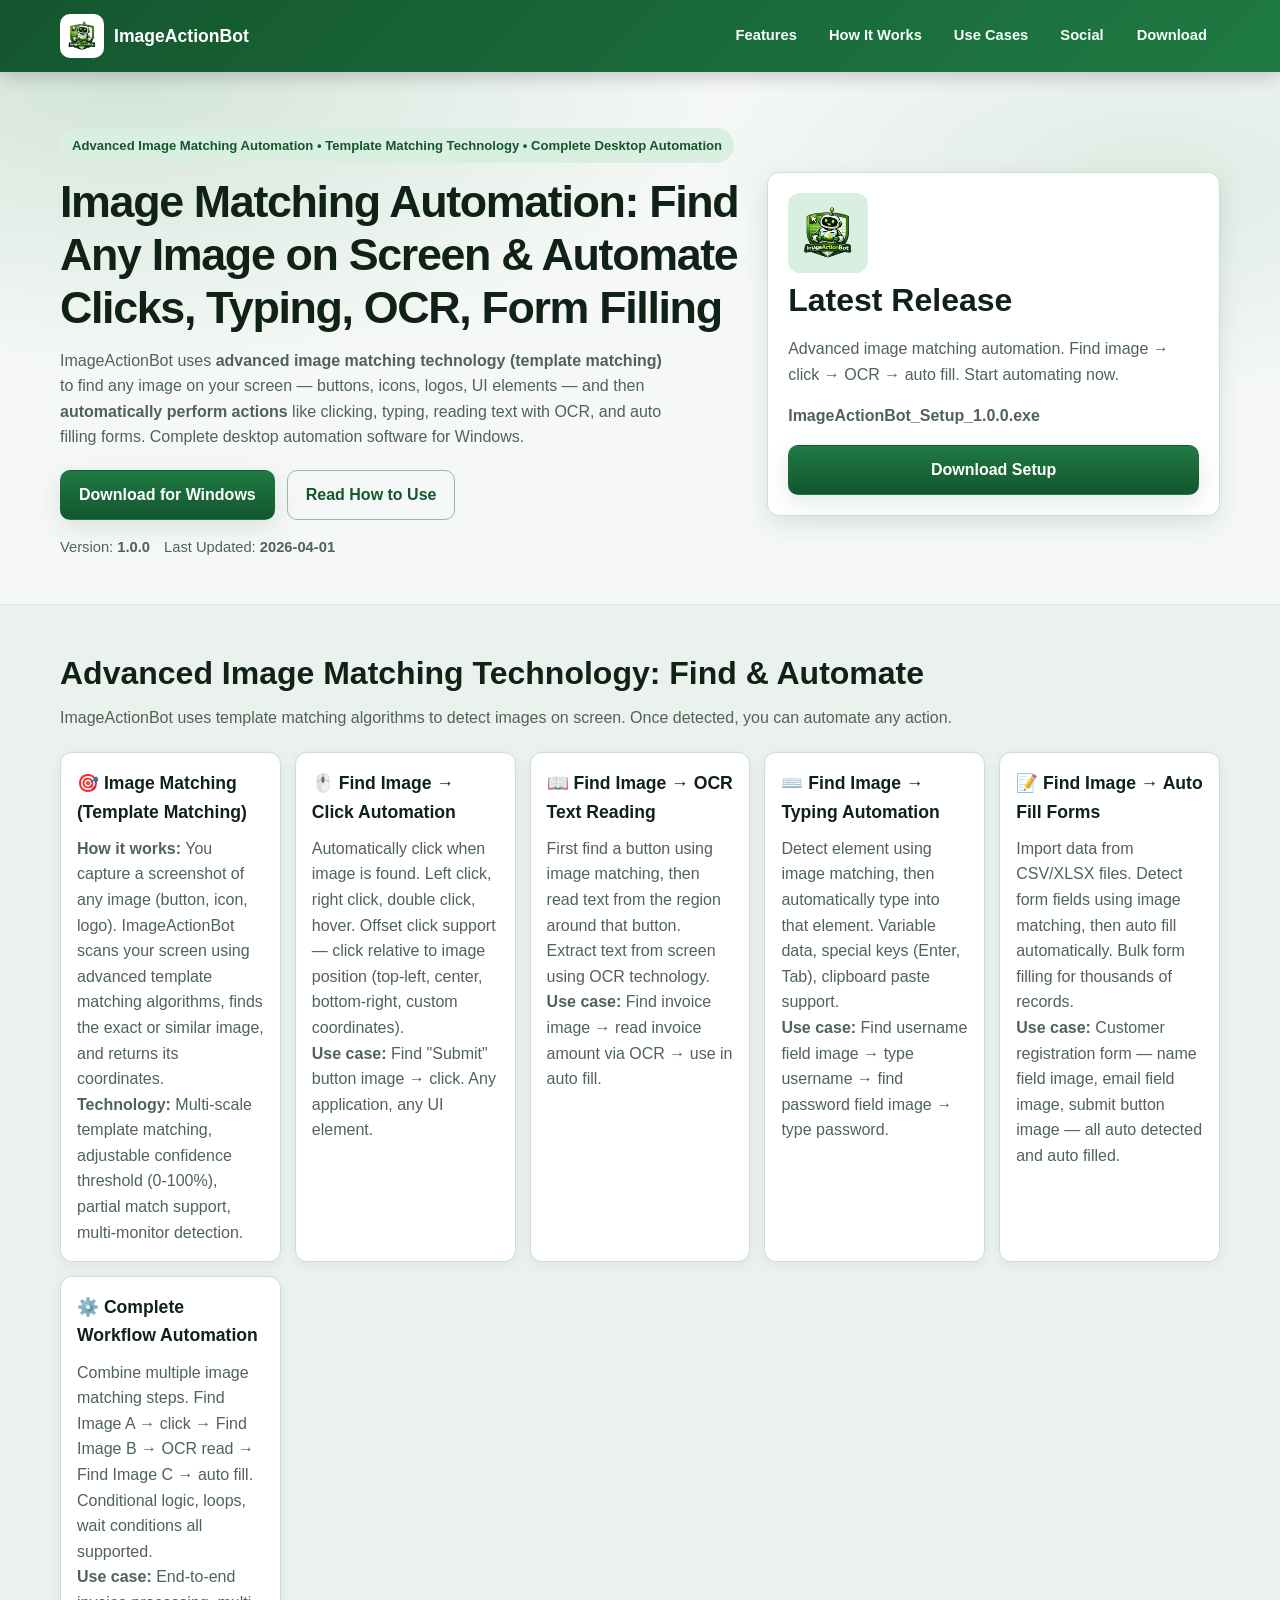
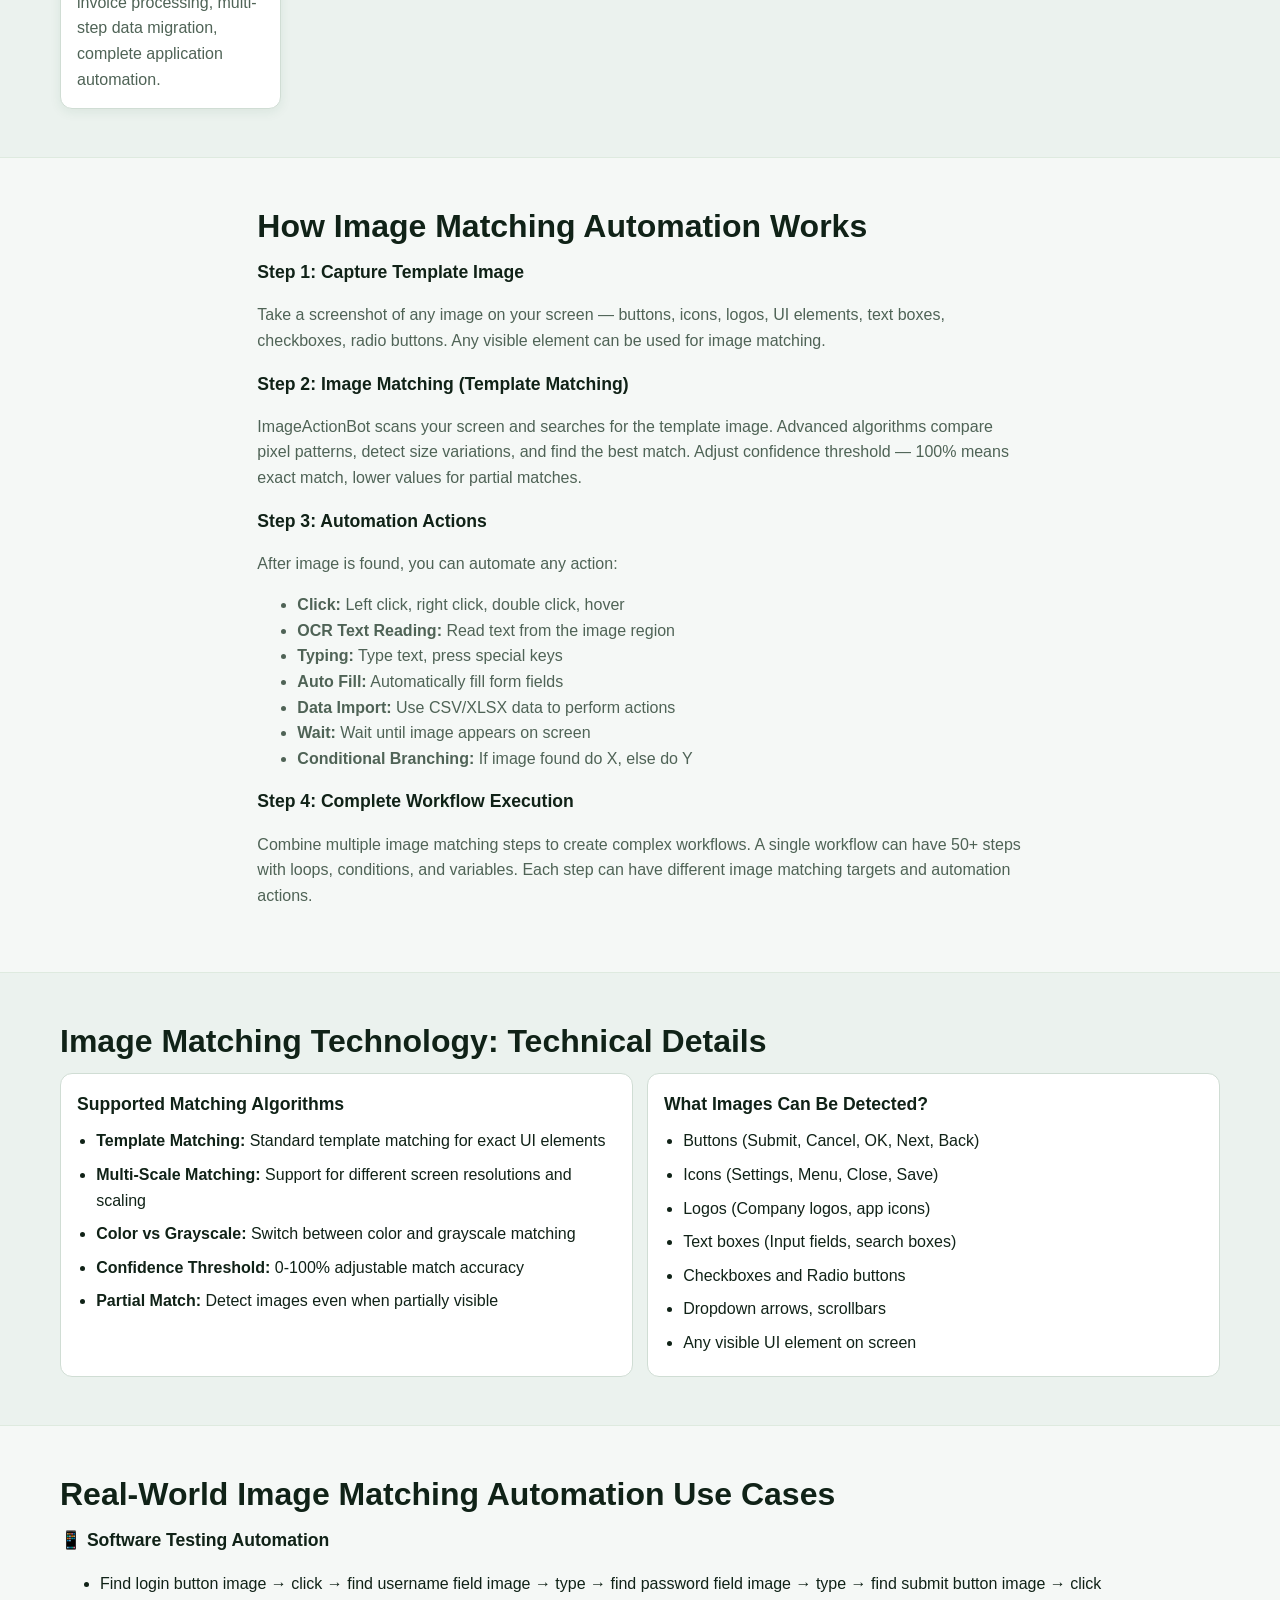
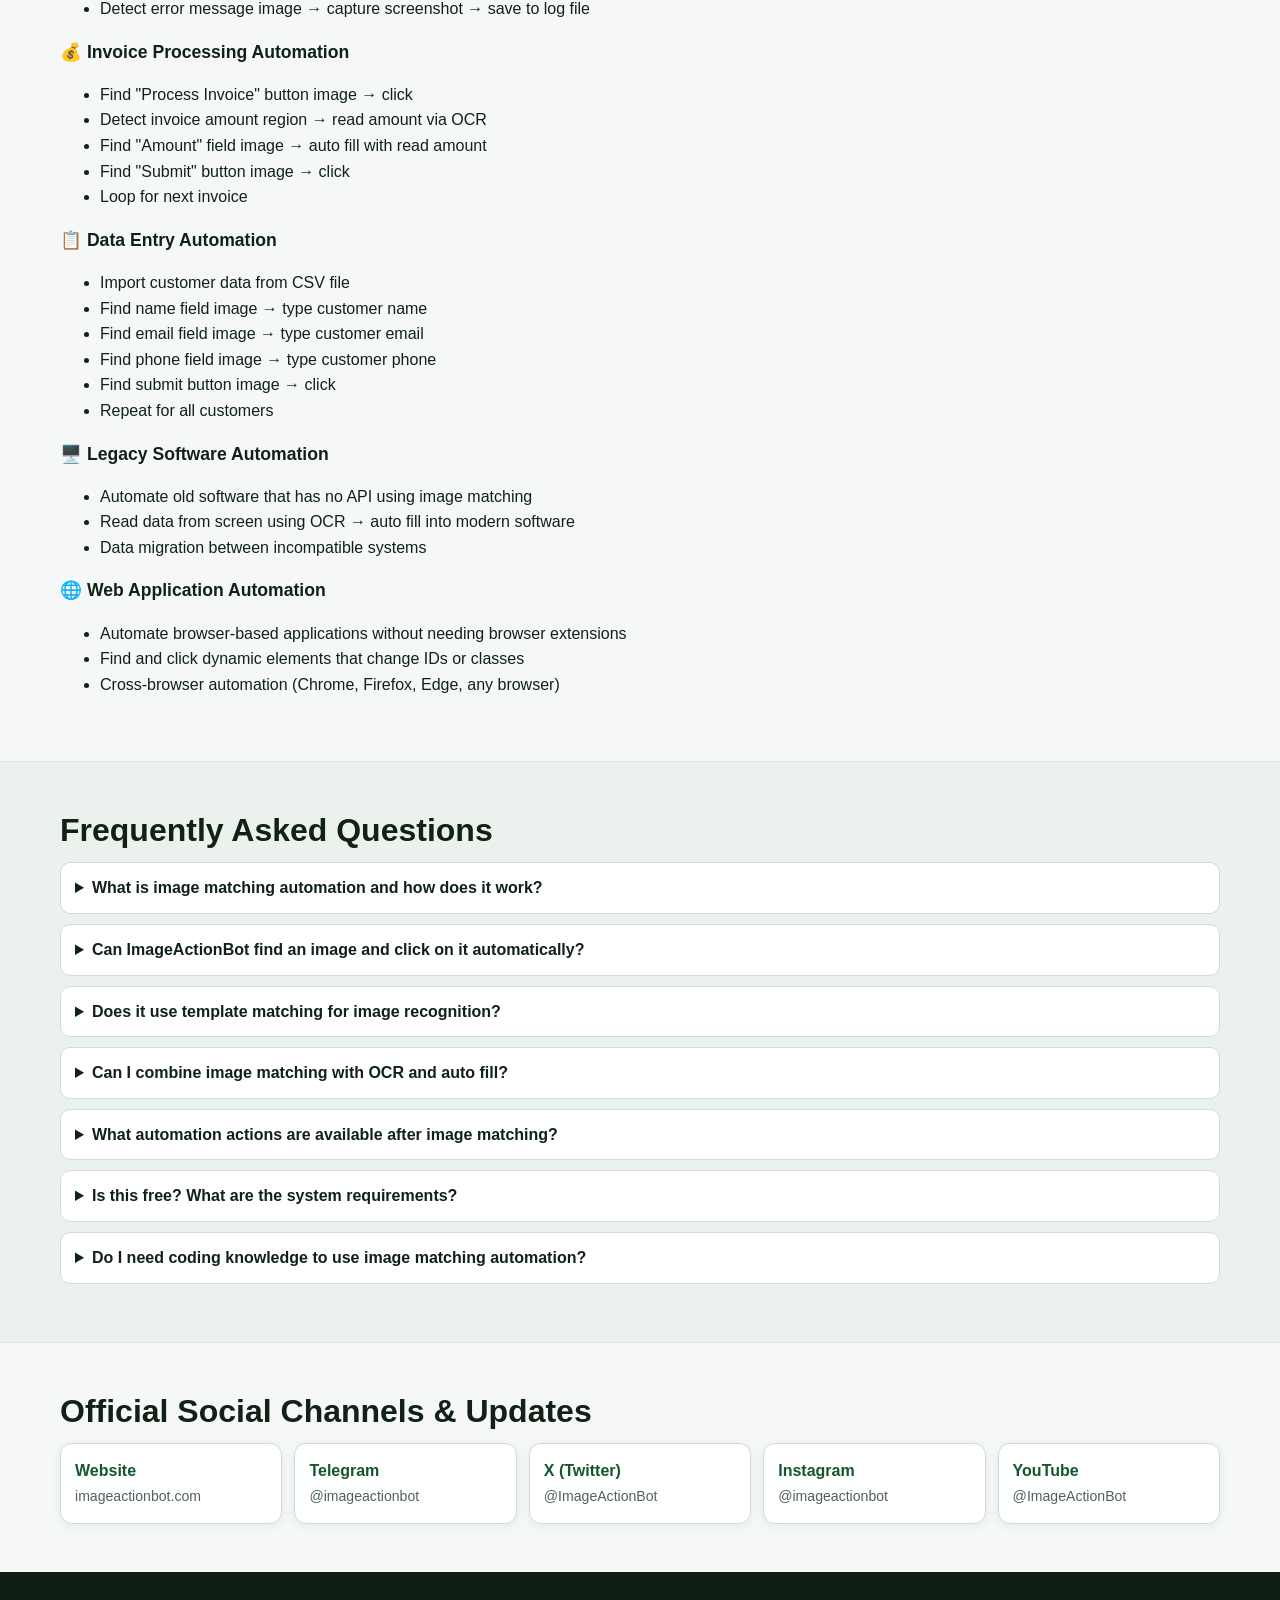
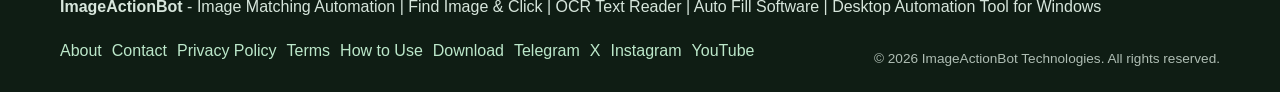
==== commit e141a1da: "Update index.html" ====
--- a/index.html
+++ b/index.html
@@ -120,7 +120,6 @@
         <a href="#features">Features</a>
         <a href="#how-it-works">How It Works</a>
         <a href="#use-cases">Use Cases</a>
-        <a href="./how-to-use.html">Guide</a>
         <a href="#social">Social</a>
         <a class="btn btn-sm js-download-link" data-download-link href="https://pub-7df420d78ae8472e9817557d4ae9fd10.r2.dev/ImageActionBot_Setup_1.0.0.exe" target="_blank" rel="noopener noreferrer">Download</a>
       </nav>
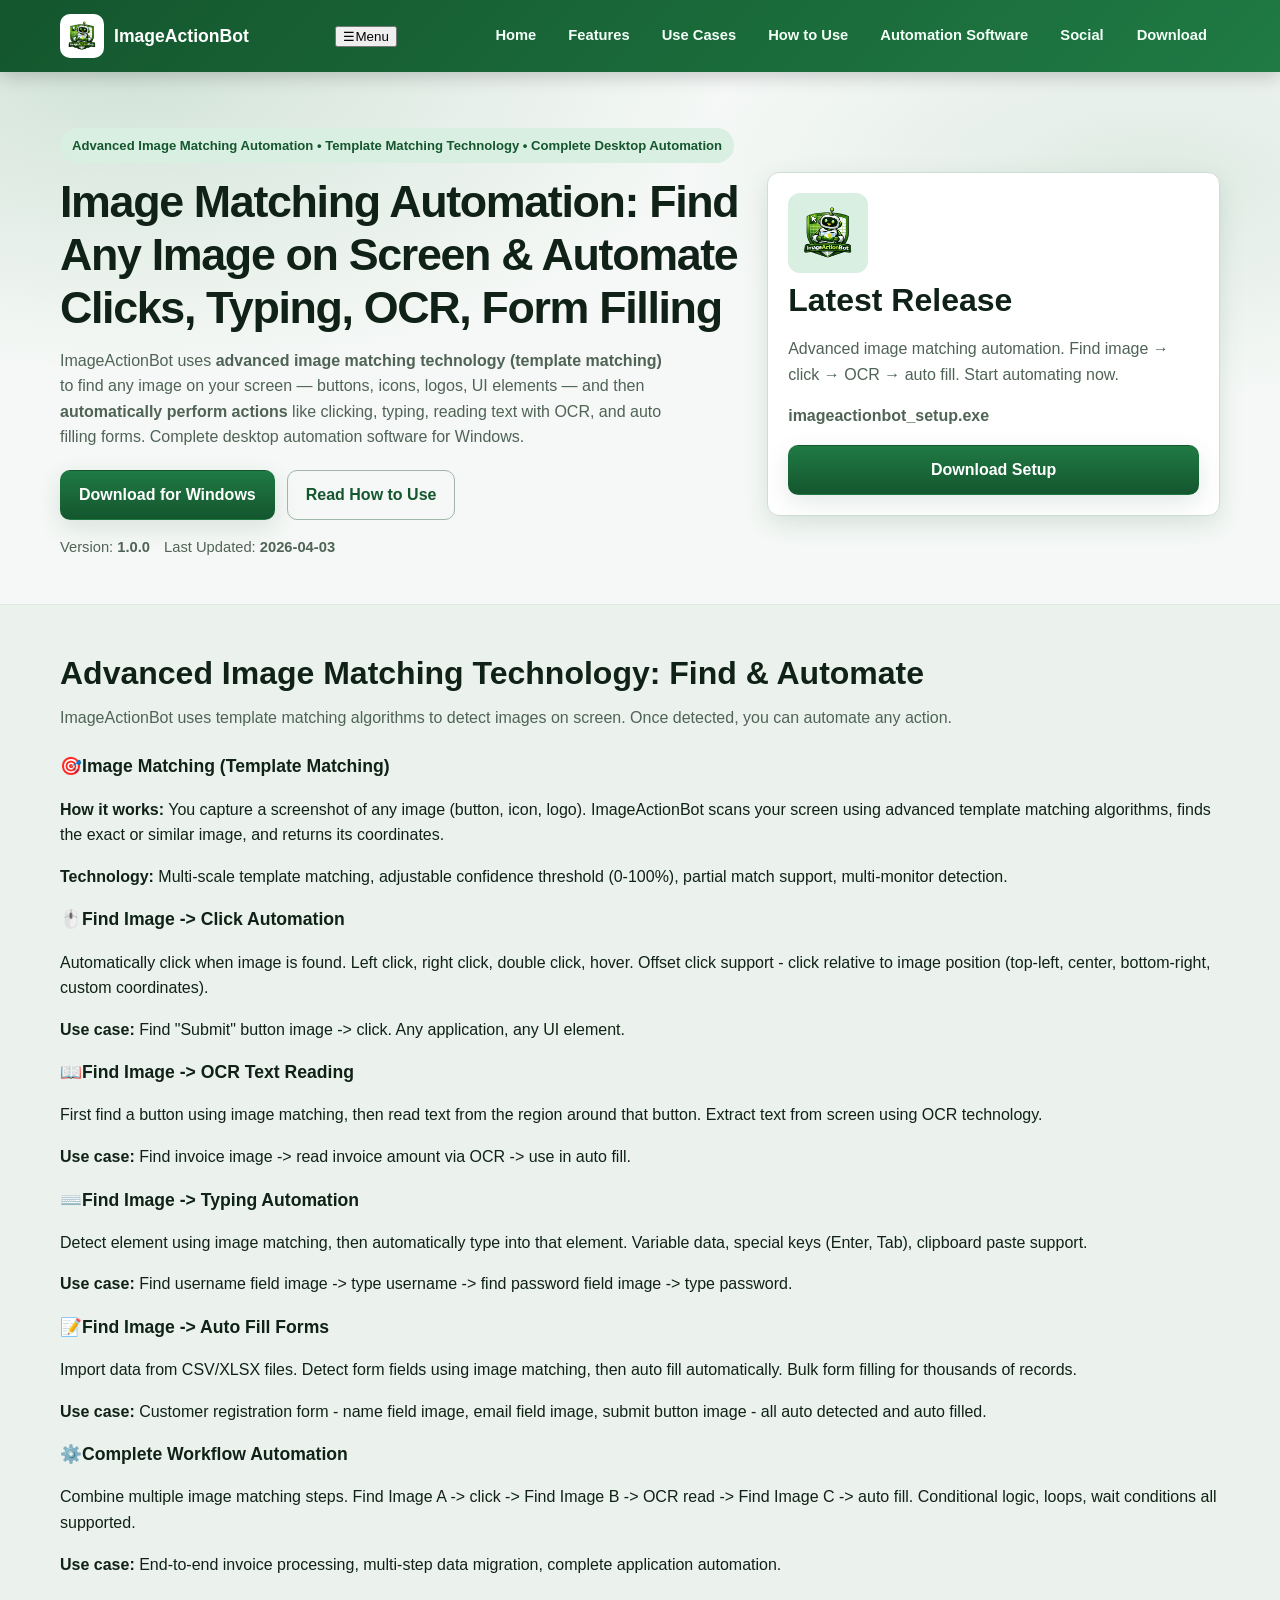
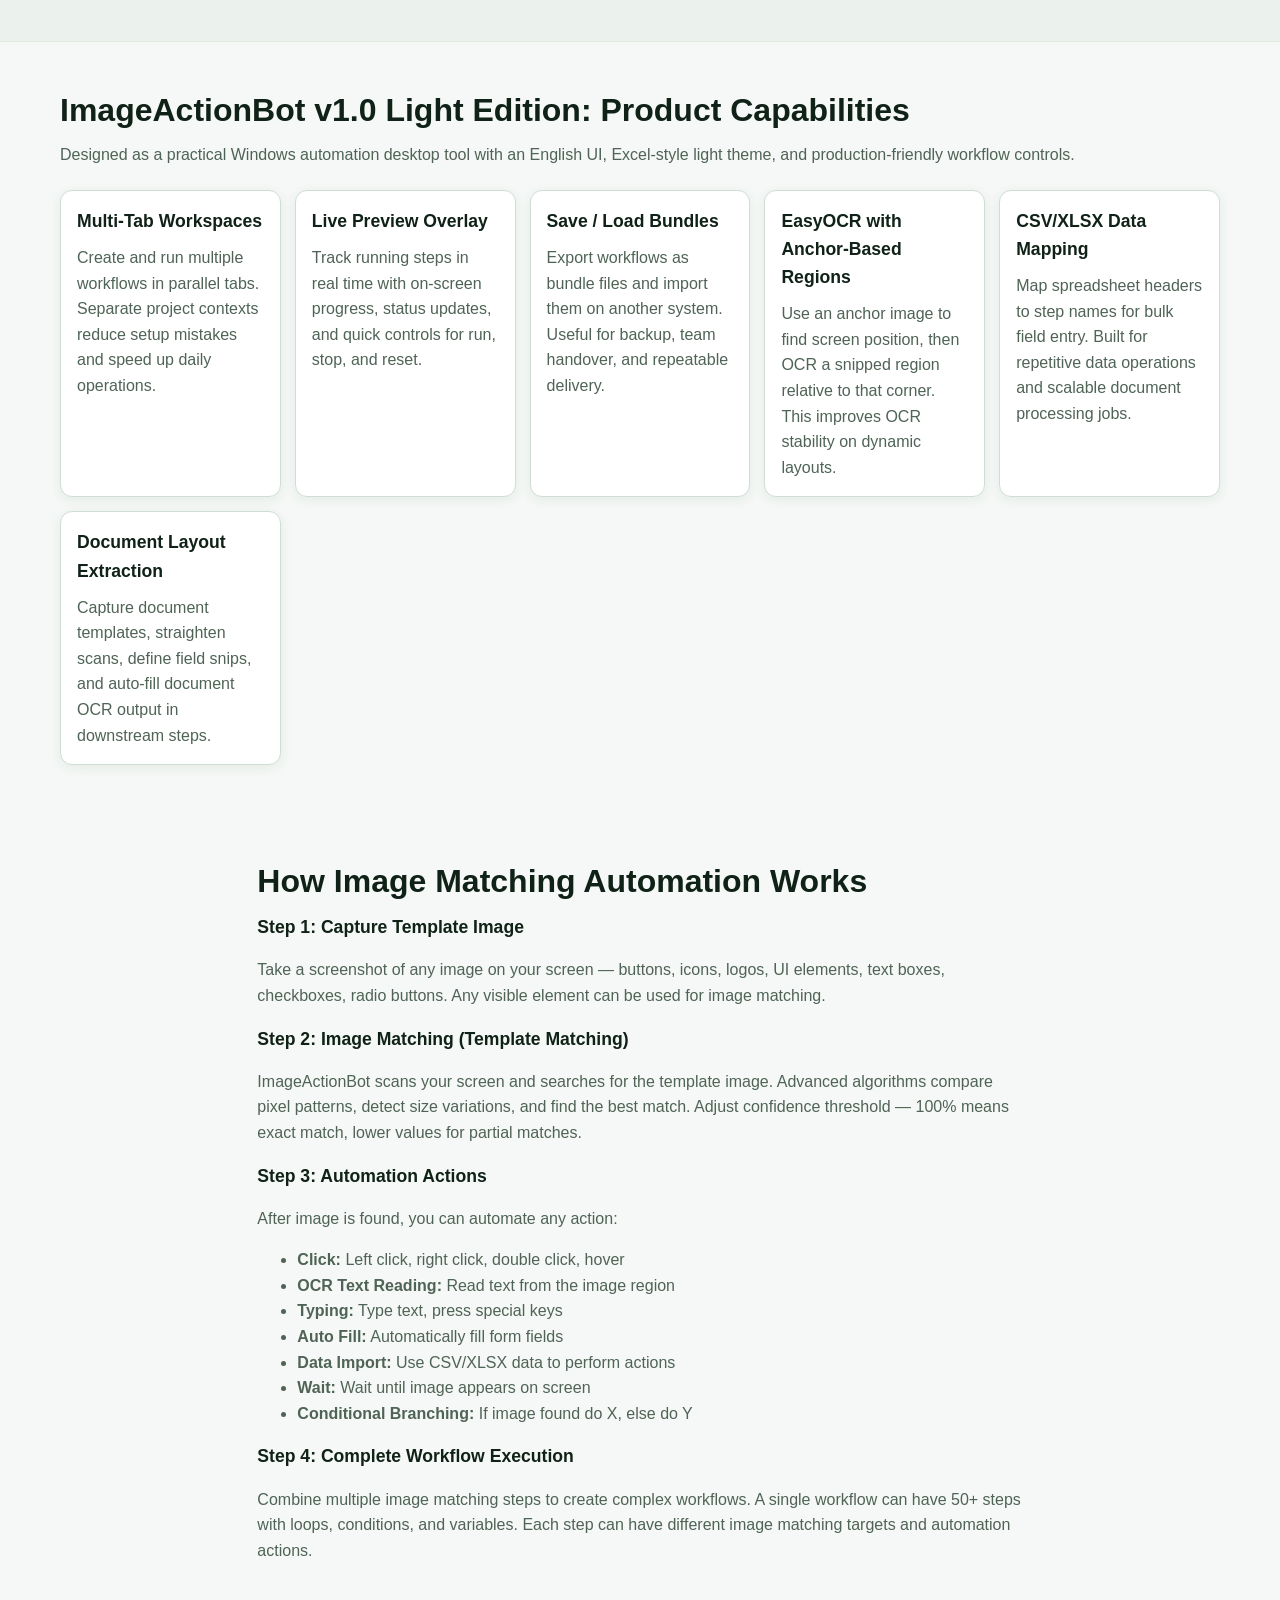
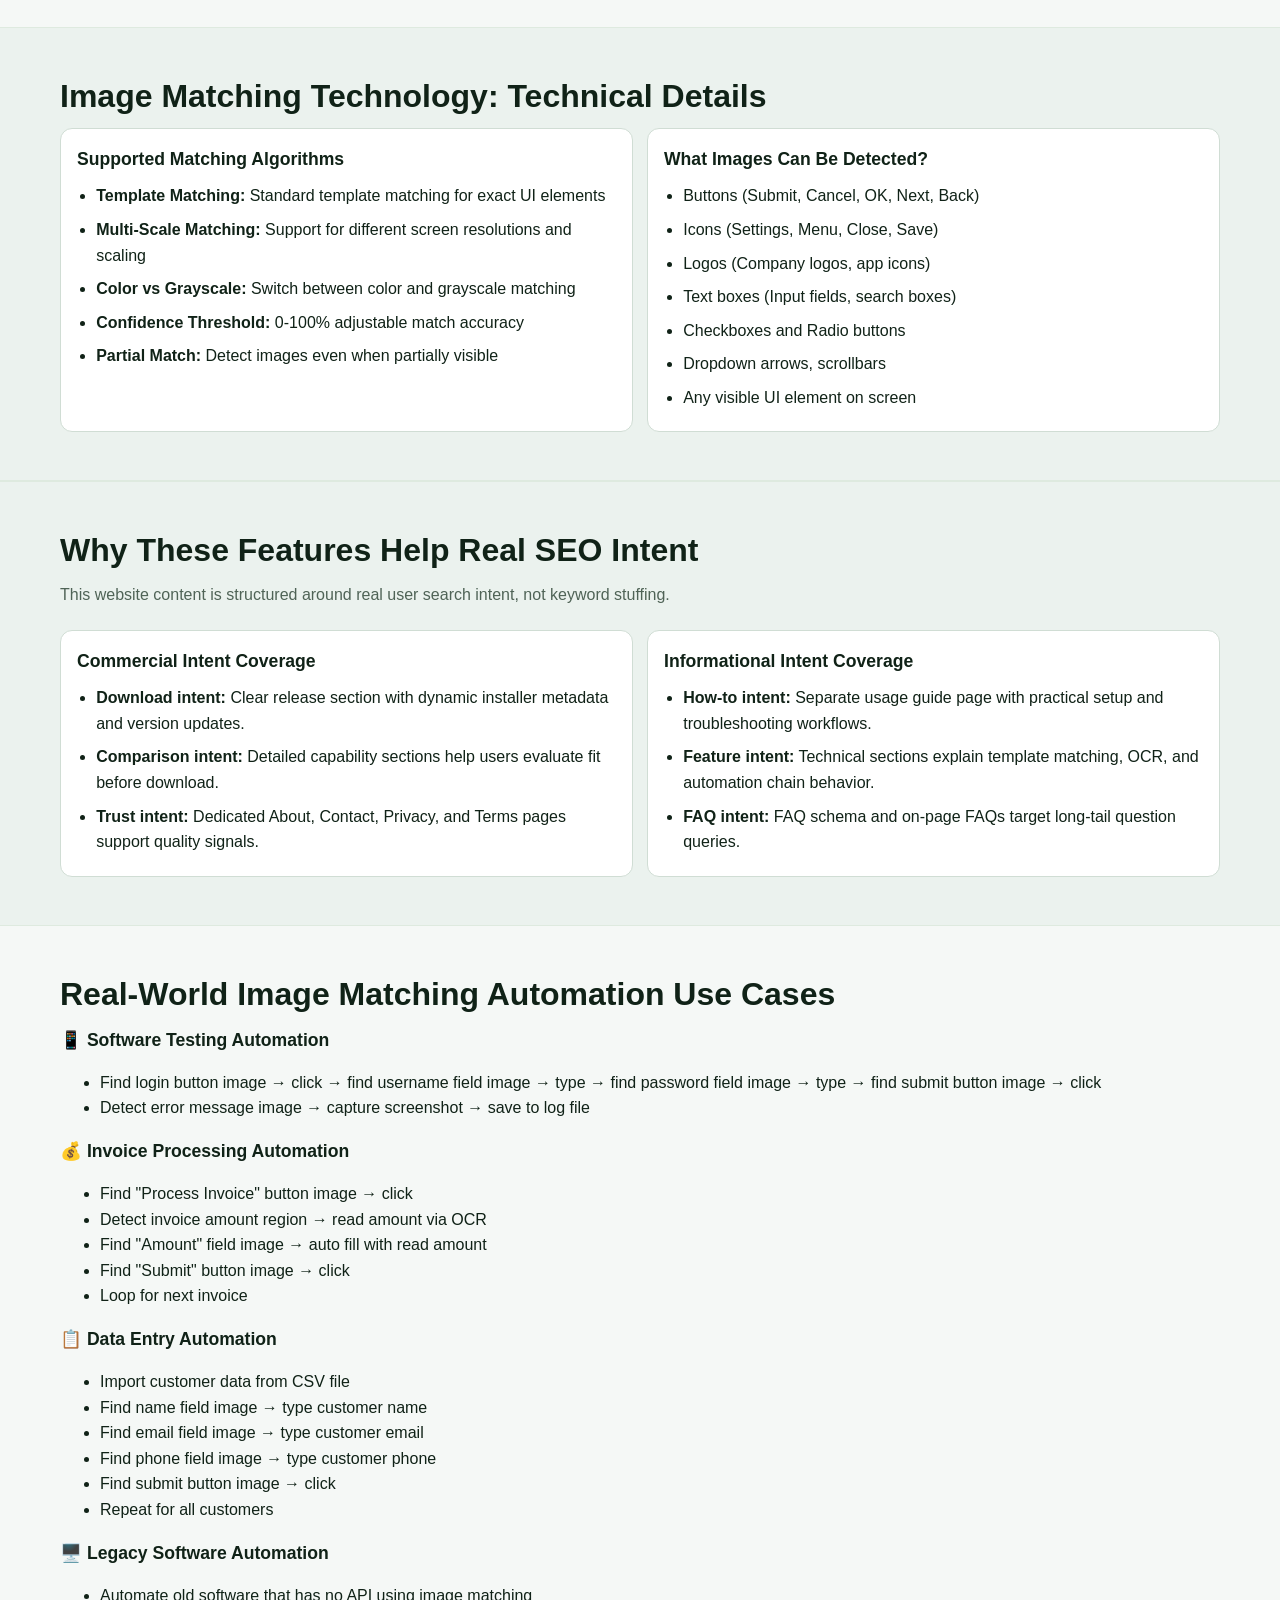
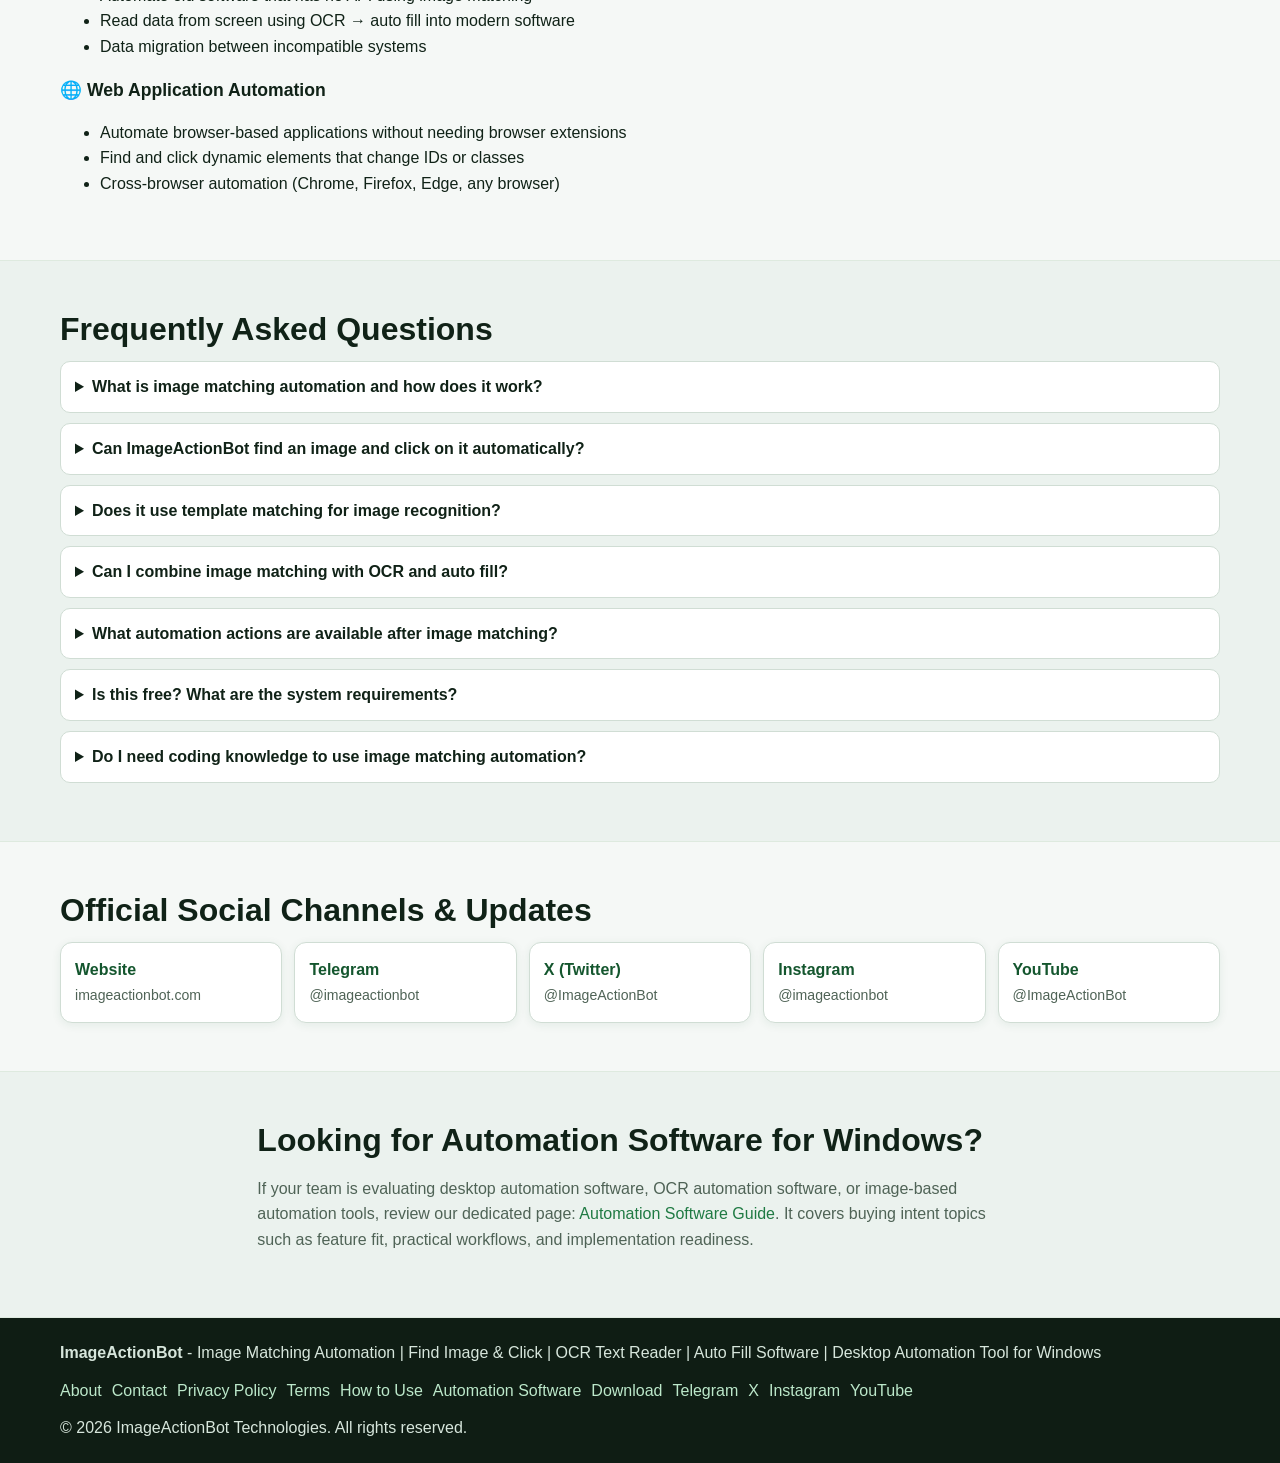
==== commit 3bea3262: "Update index.html" ====
--- a/index.html
+++ b/index.html
@@ -1,370 +1,475 @@
-<!doctype html>
-<html lang="en">
-<head>
-  <meta charset="utf-8">
-  <meta name="viewport" content="width=device-width, initial-scale=1">
-  <title>ImageActionBot - Image Matching Automation | Find Image & Click | OCR | Auto Fill Software</title>
-  <meta name="description" content="ImageActionBot uses advanced image matching technology to find images on screen and automate clicks, typing, OCR text reading, and form filling. Complete desktop automation software for Windows. Free download.">
-  <meta name="robots" content="index,follow,max-image-preview:large">
-  <meta name="theme-color" content="#1f7a43">
-  <meta name="author" content="ImageActionBot Technologies">
-  <meta name="keywords" content="image matching automation, find image and click, image recognition automation, auto click software, OCR text reader, auto fill software, desktop automation, template matching, screen automation, Windows automation tool, ImageActionBot">
-  <link rel="canonical" href="https://www.imageactionbot.com/">
-  <meta property="og:type" content="website">
-  <meta property="og:title" content="ImageActionBot - Image Matching Automation | Find Image & Click | OCR | Auto Fill">
-  <meta property="og:description" content="Advanced image matching technology finds any image on screen and automates clicks, typing, OCR reading, and form filling. Complete desktop automation software.">
-  <meta property="og:url" content="https://www.imageactionbot.com/">
-  <meta property="og:site_name" content="ImageActionBot">
-  <meta property="og:image" content="https://www.imageactionbot.com/IMAGEACTIONBOT.png">
-  <meta name="twitter:card" content="summary_large_image">
-  <meta name="twitter:title" content="ImageActionBot - Image Matching Automation Software">
-  <meta name="twitter:description" content="Find image and click automatically with advanced image matching. OCR text reading, auto fill forms, complete desktop automation.">
-  <meta name="twitter:image" content="https://www.imageactionbot.com/IMAGEACTIONBOT.png">
-  <link rel="icon" href="./IMAGEACTIONBOT.png" type="image/png">
-  <script async src="https://pagead2.googlesyndication.com/pagead/js/adsbygoogle.js?client=ca-pub-5368355682383000"
-     crossorigin="anonymous"></script>
-  <link rel="apple-touch-icon" href="./IMAGEACTIONBOT.png">
-  <link rel="stylesheet" href="./main.css">
-  
-  <script type="application/ld+json">
-    {
-      "@context": "https://schema.org",
-      "@type": "SoftwareApplication",
-      "name": "ImageActionBot",
-      "operatingSystem": "Windows",
-      "applicationCategory": "BusinessApplication",
-      "description": "Advanced image matching automation software. Finds images on screen using template matching technology and automates clicks, OCR text reading, typing, and form filling. Complete desktop automation tool for Windows.",
-      "offers": {
-        "@type": "Offer",
-        "price": "0",
-        "priceCurrency": "USD"
-      },
-      "url": "https://www.imageactionbot.com/",
-      "featureList": "Image Matching Automation, Find Image and Click, OCR Text Reader, Auto Fill Forms, Auto Click Software, Template Matching, Data Entry Automation, Workflow Builder"
-    }
-  </script>
-  <script type="application/ld+json">
-    {
-      "@context": "https://schema.org",
-      "@type": "Organization",
-      "name": "ImageActionBot Technologies",
-      "url": "https://www.imageactionbot.com/",
-      "logo": "https://www.imageactionbot.com/IMAGEACTIONBOT.png",
-      "sameAs": [
-        "https://t.me/imageactionbot",
-        "https://x.com/ImageActionBot",
-        "https://www.instagram.com/imageactionbot",
-        "https://www.youtube.com/@ImageActionBot"
-      ]
-    }
-  </script>
-  <script type="application/ld+json">
-    {
-      "@context": "https://schema.org",
-      "@type": "FAQPage",
-      "mainEntity": [
-        {
-          "@type": "Question",
-          "name": "What is image matching automation and how does it work?",
-          "acceptedAnswer": {
-            "@type": "Answer",
-            "text": "Image matching automation uses template matching technology to find a specific image on your screen. You capture a screenshot of any button, icon, or UI element. ImageActionBot scans your screen, finds that image using advanced algorithms, and then performs automated actions like clicking, typing, or reading text from that location."
-          }
-        },
-        {
-          "@type": "Question",
-          "name": "Can ImageActionBot find an image and click on it automatically?",
-          "acceptedAnswer": {
-            "@type": "Answer",
-            "text": "Yes. This is the core feature. Using advanced image matching technology, ImageActionBot finds any image on your screen—buttons, icons, logos, or UI elements—and automatically clicks on it. Works with partial matches, adjustable confidence thresholds, and offset clicking."
-          }
-        },
-        {
-          "@type": "Question",
-          "name": "Does it use template matching for image recognition?",
-          "acceptedAnswer": {
-            "@type": "Answer",
-            "text": "Yes. ImageActionBot uses advanced template matching algorithms for image recognition. It compares the template image you provide with your screen content, finds the best match, and executes automation actions. You can adjust confidence thresholds for precise or flexible matching."
-          }
-        },
-        {
-          "@type": "Question",
-          "name": "Can I combine image matching with OCR and auto fill?",
-          "acceptedAnswer": {
-            "@type": "Answer",
-            "text": "Yes. ImageActionBot allows you to create complete automation workflows. First, use image matching to find and click a button. Then, use OCR to read text from that screen region. Finally, use auto fill to enter that text into another form or application. All actions work together seamlessly."
-          }
-        },
-        {
-          "@type": "Question",
-          "name": "What automation actions are available after image matching?",
-          "acceptedAnswer": {
-            "@type": "Answer",
-            "text": "After image matching finds an image, you can automate: left click, right click, double click, mouse hover, typing text, OCR text reading, copying to clipboard, waiting for element, conditional branching, and complete workflow execution with data from CSV/XLSX files."
-          }
-        }
-      ]
-    }
-  </script>
-</head>
-<body>
-  <a class="skip-link" href="#main">Skip to content</a>
-
-  <header class="site-header">
-    <div class="container nav-wrap">
-      <a class="brand" href="./index.html" aria-label="ImageActionBot home">
-        <img src="./IMAGEACTIONBOT.png" alt="ImageActionBot image matching automation software logo" width="44" height="44">
-        <span>ImageActionBot</span>
-      </a>
-      <nav class="nav" aria-label="Primary navigation">
-        <a href="#features">Features</a>
-        <a href="#how-it-works">How It Works</a>
-        <a href="#use-cases">Use Cases</a>
-        <a href="#social">Social</a>
-        <a class="btn btn-sm js-download-link" data-download-link href="https://pub-7df420d78ae8472e9817557d4ae9fd10.r2.dev/ImageActionBot_Setup_1.0.0.exe" target="_blank" rel="noopener noreferrer">Download</a>
-      </nav>
-    </div>
-  </header>
-
-  <main id="main">
-    <section class="hero">
-      <div class="container hero-grid">
-        <div>
-          <p class="badge">Advanced Image Matching Automation • Template Matching Technology • Complete Desktop Automation</p>
-          <h1>Image Matching Automation: Find Any Image on Screen & Automate Clicks, Typing, OCR, Form Filling</h1>
-          <p class="lead">
-            ImageActionBot uses <strong>advanced image matching technology (template matching)</strong> to find any image on your screen — buttons, icons, logos, UI elements — and then <strong>automatically perform actions</strong> like clicking, typing, reading text with OCR, and auto filling forms. Complete desktop automation software for Windows.
-          </p>
-          <div class="cta-row">
-            <a class="btn btn-primary js-download-link" data-download-link href="https://pub-7df420d78ae8472e9817557d4ae9fd10.r2.dev/ImageActionBot_Setup_1.0.0.exe" target="_blank" rel="noopener noreferrer">Download for Windows</a>
-            <a class="btn btn-ghost" href="./how-to-use.html">Read How to Use</a>
-          </div>
-          <div class="release-line">
-            <span>Version: <strong data-download-version>1.0.0</strong></span>
-            <span>Last Updated: <strong data-download-date>2026-04-02</strong></span>
-          </div>
-        </div>
-        <aside class="hero-card" aria-label="Release information">
-          <img src="./IMAGEACTIONBOT.png" alt="ImageActionBot image matching and automation tool" width="80" height="80">
-          <h2>Latest Release</h2>
-          <p>Advanced image matching automation. Find image → click → OCR → auto fill. Start automating now.</p>
-          <p><strong data-download-filename>ImageActionBot_Setup_1.0.0.exe</strong></p>
-          <a class="btn btn-primary full js-download-link" data-download-link href="https://pub-7df420d78ae8472e9817557d4ae9fd10.r2.dev/ImageActionBot_Setup_1.0.0.exe" target="_blank" rel="noopener noreferrer">Download Setup</a>
-        </aside>
-      </div>
-    </section>
-
-    <section id="features" class="section alt">
-      <div class="container">
-        <h2>Advanced Image Matching Technology: Find & Automate</h2>
-        <p class="section-intro">ImageActionBot uses template matching algorithms to detect images on screen. Once detected, you can automate any action.</p>
-        
-        <div class="card-grid">
-          <article class="card">
-            <h3>🎯 Image Matching (Template Matching)</h3>
-            <p><strong>How it works:</strong> You capture a screenshot of any image (button, icon, logo). ImageActionBot scans your screen using advanced template matching algorithms, finds the exact or similar image, and returns its coordinates.</p>
-            <p><strong>Technology:</strong> Multi-scale template matching, adjustable confidence threshold (0-100%), partial match support, multi-monitor detection.</p>
-          </article>
-          <article class="card">
-            <h3>🖱️ Find Image → Click Automation</h3>
-            <p>Automatically click when image is found. Left click, right click, double click, hover. Offset click support — click relative to image position (top-left, center, bottom-right, custom coordinates).</p>
-            <p><strong>Use case:</strong> Find "Submit" button image → click. Any application, any UI element.</p>
-          </article>
-          <article class="card">
-            <h3>📖 Find Image → OCR Text Reading</h3>
-            <p>First find a button using image matching, then read text from the region around that button. Extract text from screen using OCR technology.</p>
-            <p><strong>Use case:</strong> Find invoice image → read invoice amount via OCR → use in auto fill.</p>
-          </article>
-          <article class="card">
-            <h3>⌨️ Find Image → Typing Automation</h3>
-            <p>Detect element using image matching, then automatically type into that element. Variable data, special keys (Enter, Tab), clipboard paste support.</p>
-            <p><strong>Use case:</strong> Find username field image → type username → find password field image → type password.</p>
-          </article>
-          <article class="card">
-            <h3>📝 Find Image → Auto Fill Forms</h3>
-            <p>Import data from CSV/XLSX files. Detect form fields using image matching, then auto fill automatically. Bulk form filling for thousands of records.</p>
-            <p><strong>Use case:</strong> Customer registration form — name field image, email field image, submit button image — all auto detected and auto filled.</p>
-          </article>
-          <article class="card">
-            <h3>⚙️ Complete Workflow Automation</h3>
-            <p>Combine multiple image matching steps. Find Image A → click → Find Image B → OCR read → Find Image C → auto fill. Conditional logic, loops, wait conditions all supported.</p>
-            <p><strong>Use case:</strong> End-to-end invoice processing, multi-step data migration, complete application automation.</p>
-          </article>
-        </div>
-      </div>
-    </section>
-
-    <section id="how-it-works" class="section">
-      <div class="container prose">
-        <h2>How Image Matching Automation Works</h2>
-        
-        <h3>Step 1: Capture Template Image</h3>
-        <p>Take a screenshot of any image on your screen — buttons, icons, logos, UI elements, text boxes, checkboxes, radio buttons. Any visible element can be used for image matching.</p>
-        
-        <h3>Step 2: Image Matching (Template Matching)</h3>
-        <p>ImageActionBot scans your screen and searches for the template image. Advanced algorithms compare pixel patterns, detect size variations, and find the best match. Adjust confidence threshold — 100% means exact match, lower values for partial matches.</p>
-        
-        <h3>Step 3: Automation Actions</h3>
-        <p>After image is found, you can automate any action:</p>
-        <ul>
-          <li><strong>Click:</strong> Left click, right click, double click, hover</li>
-          <li><strong>OCR Text Reading:</strong> Read text from the image region</li>
-          <li><strong>Typing:</strong> Type text, press special keys</li>
-          <li><strong>Auto Fill:</strong> Automatically fill form fields</li>
-          <li><strong>Data Import:</strong> Use CSV/XLSX data to perform actions</li>
-          <li><strong>Wait:</strong> Wait until image appears on screen</li>
-          <li><strong>Conditional Branching:</strong> If image found do X, else do Y</li>
-        </ul>
-        
-        <h3>Step 4: Complete Workflow Execution</h3>
-        <p>Combine multiple image matching steps to create complex workflows. A single workflow can have 50+ steps with loops, conditions, and variables. Each step can have different image matching targets and automation actions.</p>
-      </div>
-    </section>
-
-    <section class="section alt">
-      <div class="container">
-        <h2>Image Matching Technology: Technical Details</h2>
-        <div class="split-grid">
-          <div class="panel">
-            <h3>Supported Matching Algorithms</h3>
-            <ul>
-              <li><strong>Template Matching:</strong> Standard template matching for exact UI elements</li>
-              <li><strong>Multi-Scale Matching:</strong> Support for different screen resolutions and scaling</li>
-              <li><strong>Color vs Grayscale:</strong> Switch between color and grayscale matching</li>
-              <li><strong>Confidence Threshold:</strong> 0-100% adjustable match accuracy</li>
-              <li><strong>Partial Match:</strong> Detect images even when partially visible</li>
-            </ul>
-          </div>
-          <div class="panel">
-            <h3>What Images Can Be Detected?</h3>
-            <ul>
-              <li>Buttons (Submit, Cancel, OK, Next, Back)</li>
-              <li>Icons (Settings, Menu, Close, Save)</li>
-              <li>Logos (Company logos, app icons)</li>
-              <li>Text boxes (Input fields, search boxes)</li>
-              <li>Checkboxes and Radio buttons</li>
-              <li>Dropdown arrows, scrollbars</li>
-              <li>Any visible UI element on screen</li>
-            </ul>
-          </div>
-        </div>
-      </div>
-    </section>
-
-    <section id="use-cases" class="section">
-      <div class="container">
-        <h2>Real-World Image Matching Automation Use Cases</h2>
-        
-        <h3>📱 Software Testing Automation</h3>
-        <ul>
-          <li>Find login button image → click → find username field image → type → find password field image → type → find submit button image → click</li>
-          <li>Detect error message image → capture screenshot → save to log file</li>
-        </ul>
-        
-        <h3>💰 Invoice Processing Automation</h3>
-        <ul>
-          <li>Find "Process Invoice" button image → click</li>
-          <li>Detect invoice amount region → read amount via OCR</li>
-          <li>Find "Amount" field image → auto fill with read amount</li>
-          <li>Find "Submit" button image → click</li>
-          <li>Loop for next invoice</li>
-        </ul>
-        
-        <h3>📋 Data Entry Automation</h3>
-        <ul>
-          <li>Import customer data from CSV file</li>
-          <li>Find name field image → type customer name</li>
-          <li>Find email field image → type customer email</li>
-          <li>Find phone field image → type customer phone</li>
-          <li>Find submit button image → click</li>
-          <li>Repeat for all customers</li>
-        </ul>
-        
-        <h3>🖥️ Legacy Software Automation</h3>
-        <ul>
-          <li>Automate old software that has no API using image matching</li>
-          <li>Read data from screen using OCR → auto fill into modern software</li>
-          <li>Data migration between incompatible systems</li>
-        </ul>
-        
-        <h3>🌐 Web Application Automation</h3>
-        <ul>
-          <li>Automate browser-based applications without needing browser extensions</li>
-          <li>Find and click dynamic elements that change IDs or classes</li>
-          <li>Cross-browser automation (Chrome, Firefox, Edge, any browser)</li>
-        </ul>
-      </div>
-    </section>
-
-    <section class="section alt" id="faq">
-      <div class="container">
-        <h2>Frequently Asked Questions</h2>
-        <div class="faq-list">
-          <details>
-            <summary>What is image matching automation and how does it work?</summary>
-            <p><strong>Image matching automation</strong> uses template matching technology to find a specific image on your screen. You capture a screenshot of any button, icon, or UI element. ImageActionBot scans your screen, finds that image using advanced algorithms, and then performs automated actions like clicking, typing, or reading text from that location.</p>
-          </details>
-          <details>
-            <summary>Can ImageActionBot find an image and click on it automatically?</summary>
-            <p><strong>Yes.</strong> This is the core feature. Using advanced image matching technology, ImageActionBot finds any image on your screen—buttons, icons, logos, or UI elements—and automatically clicks on it. Works with partial matches, adjustable confidence thresholds, and offset clicking for precise control.</p>
-          </details>
-          <details>
-            <summary>Does it use template matching for image recognition?</summary>
-            <p><strong>Yes.</strong> ImageActionBot uses advanced template matching algorithms for image recognition. It compares the template image you provide with your screen content, finds the best match, and executes automation actions. You can adjust confidence thresholds for precise or flexible matching.</p>
-          </details>
-          <details>
-            <summary>Can I combine image matching with OCR and auto fill?</summary>
-            <p><strong>Yes.</strong> ImageActionBot allows you to create complete automation workflows. First, use image matching to find and click a button. Then, use OCR to read text from that screen region. Finally, use auto fill to enter that text into another form or application. All actions work together seamlessly in a single workflow.</p>
-          </details>
-          <details>
-            <summary>What automation actions are available after image matching?</summary>
-            <p>After image matching finds an image, you can automate: left click, right click, double click, mouse hover, typing text, OCR text reading, copying to clipboard, waiting for element, conditional branching, and complete workflow execution with data from CSV/XLSX files.</p>
-          </details>
-          <details>
-            <summary>Is this free? What are the system requirements?</summary>
-            <p><strong>Free to download and use.</strong> Windows 10, Windows 11, Windows 7/8 with .NET Framework 4.7.2 or higher. Minimum 4GB RAM recommended for OCR operations. Works on any screen resolution with scaling support.</p>
-          </details>
-          <details>
-            <summary>Do I need coding knowledge to use image matching automation?</summary>
-            <p><strong>No.</strong> ImageActionBot uses a visual workflow builder. You can create automation workflows without any coding. Capture images, set actions, map data fields — everything is visual and easy to use.</p>
-          </details>
-        </div>
-      </div>
-    </section>
-
-    <section id="social" class="section">
-      <div class="container">
-        <h2>Official Social Channels & Updates</h2>
-        <div class="social-grid">
-          <a class="social-card" href="https://www.imageactionbot.com" target="_blank" rel="noopener noreferrer"><strong>Website</strong><span>imageactionbot.com</span></a>
-          <a class="social-card" href="https://t.me/imageactionbot" target="_blank" rel="noopener noreferrer"><strong>Telegram</strong><span>@imageactionbot</span></a>
-          <a class="social-card" href="https://x.com/ImageActionBot" target="_blank" rel="noopener noreferrer"><strong>X (Twitter)</strong><span>@ImageActionBot</span></a>
-          <a class="social-card" href="https://www.instagram.com/imageactionbot" target="_blank" rel="noopener noreferrer"><strong>Instagram</strong><span>@imageactionbot</span></a>
-          <a class="social-card" href="https://www.youtube.com/@ImageActionBot" target="_blank" rel="noopener noreferrer"><strong>YouTube</strong><span>@ImageActionBot</span></a>
-        </div>
-      </div>
-    </section>
-  </main>
-
-  <footer class="site-footer">
-    <div class="container footer-wrap">
-      <p><strong>ImageActionBot</strong> - Image Matching Automation | Find Image & Click | OCR Text Reader | Auto Fill Software | Desktop Automation Tool for Windows</p>
-      <div class="footer-links">
-        <a href="./about.html">About</a>
-        <a href="./contact.html">Contact</a>
-        <a href="./privacy-policy.html">Privacy Policy</a>
-        <a href="./terms.html">Terms</a>
-        <a href="./how-to-use.html">How to Use</a>
-        <a class="js-download-link" data-download-link href="https://pub-7df420d78ae8472e9817557d4ae9fd10.r2.dev/ImageActionBot_Setup_1.0.0.exe" target="_blank" rel="noopener noreferrer">Download</a>
-        <a href="https://t.me/imageactionbot" target="_blank" rel="noopener noreferrer">Telegram</a>
-        <a href="https://x.com/ImageActionBot" target="_blank" rel="noopener noreferrer">X</a>
-        <a href="https://www.instagram.com/imageactionbot" target="_blank" rel="noopener noreferrer">Instagram</a>
-        <a href="https://www.youtube.com/@ImageActionBot" target="_blank" rel="noopener noreferrer">YouTube</a>
-      </div>
-      <p style="margin-top: 1rem; font-size: 0.85rem; opacity: 0.8;">© 2026 ImageActionBot Technologies. All rights reserved.</p>
-    </div>
-  </footer>
-
-  <script src="./main.js" defer></script>
-</body>
-</html>
+<!doctype html>
+<html lang="en">
+<head>
+  <meta charset="utf-8">
+  <meta name="viewport" content="width=device-width, initial-scale=1">
+  <title>ImageActionBot - Image Matching Automation | Find Image & Click | OCR | Auto Fill Software</title>
+  <meta name="description" content="ImageActionBot uses advanced image matching technology to find images on screen and automate clicks, typing, OCR text reading, and form filling. Complete desktop automation software for Windows. Free download.">
+  <meta name="robots" content="index,follow,max-image-preview:large,max-snippet:-1,max-video-preview:-1">
+  <meta name="theme-color" content="#1f7a43">
+  <meta name="author" content="ImageActionBot Technologies">
+  <meta name="keywords" content="image matching automation, find image and click, image recognition automation, auto click software, OCR text reader, auto fill software, desktop automation, template matching, screen automation, Windows automation tool, ImageActionBot">
+  <link rel="canonical" href="https://www.imageactionbot.com/">
+  <meta name="format-detection" content="telephone=no">
+  <meta name="referrer" content="strict-origin-when-cross-origin">
+  <meta property="og:locale" content="en_US">
+  <meta property="og:type" content="website">
+  <meta property="og:title" content="ImageActionBot - Image Matching Automation | Find Image & Click | OCR | Auto Fill">
+  <meta property="og:description" content="Advanced image matching technology finds any image on screen and automates clicks, typing, OCR reading, and form filling. Complete desktop automation software.">
+  <meta property="og:url" content="https://www.imageactionbot.com/">
+  <meta property="og:site_name" content="ImageActionBot">
+  <meta property="og:image" content="https://www.imageactionbot.com/IMAGEACTIONBOT.png">
+  <meta property="og:image:alt" content="ImageActionBot desktop automation software logo">
+  <meta name="twitter:card" content="summary_large_image">
+  <meta name="twitter:title" content="ImageActionBot - Image Matching Automation Software">
+  <meta name="twitter:description" content="Find image and click automatically with advanced image matching. OCR text reading, auto fill forms, complete desktop automation.">
+  <meta name="twitter:image" content="https://www.imageactionbot.com/IMAGEACTIONBOT.png">
+  <meta name="twitter:image:alt" content="ImageActionBot desktop automation software logo">
+  <link rel="icon" href="./IMAGEACTIONBOT.png" type="image/png" sizes="512x512">
+  <link rel="shortcut icon" href="./IMAGEACTIONBOT.png" type="image/png">
+  <script async src="https://pagead2.googlesyndication.com/pagead/js/adsbygoogle.js?client=ca-pub-5368355682383000"
+     crossorigin="anonymous"></script>
+  <link rel="apple-touch-icon" href="./IMAGEACTIONBOT.png">
+  <link rel="manifest" href="./site.webmanifest">
+  <link rel="stylesheet" href="./main.css">
+  
+  <script type="application/ld+json">
+    {
+      "@context": "https://schema.org",
+      "@type": "SoftwareApplication",
+      "name": "ImageActionBot",
+      "softwareVersion": "1.0",
+      "operatingSystem": "Windows",
+      "applicationCategory": "BusinessApplication",
+      "applicationSubCategory": "Desktop Automation Software",
+      "description": "ImageActionBot v1.0 Light Edition is Windows automation software with template matching, screen OCR, auto typing, CSV/XLSX data import, document layout extraction, and multi-step workflow execution.",
+      "softwareRequirements": ".NET Framework 4.7.2 or newer, Windows 10/11",
+      "screenshot": "https://www.imageactionbot.com/IMAGEACTIONBOT.png",
+      "offers": {
+        "@type": "Offer",
+        "price": "0",
+        "priceCurrency": "USD"
+      },
+      "url": "https://www.imageactionbot.com/",
+      "featureList": [
+        "Image anchor matching with adjustable confidence",
+        "Find image and click automation with offsets",
+        "EasyOCR text extraction from screen regions",
+        "CSV and XLSX data import for bulk form filling",
+        "Document layout capture and aligned OCR field mapping",
+        "Multi-tab workflow builder with reusable automation bundles"
+      ]
+    }
+  </script>
+  <script type="application/ld+json">
+    {
+      "@context": "https://schema.org",
+      "@type": "WebSite",
+      "name": "ImageActionBot",
+      "url": "https://www.imageactionbot.com/",
+      "potentialAction": {
+        "@type": "SearchAction",
+        "target": "https://www.imageactionbot.com/?q={search_term_string}",
+        "query-input": "required name=search_term_string"
+      }
+    }
+  </script>
+  <script type="application/ld+json">
+    {
+      "@context": "https://schema.org",
+      "@type": "Organization",
+      "name": "ImageActionBot Technologies",
+      "url": "https://www.imageactionbot.com/",
+      "logo": "https://www.imageactionbot.com/IMAGEACTIONBOT.png",
+      "sameAs": [
+        "https://t.me/imageactionbot",
+        "https://x.com/ImageActionBot",
+        "https://www.instagram.com/imageactionbot",
+        "https://www.youtube.com/@ImageActionBot"
+      ]
+    }
+  </script>
+  <script type="application/ld+json">
+    {
+      "@context": "https://schema.org",
+      "@type": "FAQPage",
+      "mainEntity": [
+        {
+          "@type": "Question",
+          "name": "What is image matching automation and how does it work?",
+          "acceptedAnswer": {
+            "@type": "Answer",
+            "text": "Image matching automation uses template matching technology to find a specific image on your screen. You capture a screenshot of any button, icon, or UI element. ImageActionBot scans your screen, finds that image using advanced algorithms, and then performs automated actions like clicking, typing, or reading text from that location."
+          }
+        },
+        {
+          "@type": "Question",
+          "name": "Can ImageActionBot find an image and click on it automatically?",
+          "acceptedAnswer": {
+            "@type": "Answer",
+            "text": "Yes. This is the core feature. Using advanced image matching technology, ImageActionBot finds any image on your screen—buttons, icons, logos, or UI elements—and automatically clicks on it. Works with partial matches, adjustable confidence thresholds, and offset clicking."
+          }
+        },
+        {
+          "@type": "Question",
+          "name": "Does it use template matching for image recognition?",
+          "acceptedAnswer": {
+            "@type": "Answer",
+            "text": "Yes. ImageActionBot uses advanced template matching algorithms for image recognition. It compares the template image you provide with your screen content, finds the best match, and executes automation actions. You can adjust confidence thresholds for precise or flexible matching."
+          }
+        },
+        {
+          "@type": "Question",
+          "name": "Can I combine image matching with OCR and auto fill?",
+          "acceptedAnswer": {
+            "@type": "Answer",
+            "text": "Yes. ImageActionBot allows you to create complete automation workflows. First, use image matching to find and click a button. Then, use OCR to read text from that screen region. Finally, use auto fill to enter that text into another form or application. All actions work together seamlessly."
+          }
+        },
+        {
+          "@type": "Question",
+          "name": "What automation actions are available after image matching?",
+          "acceptedAnswer": {
+            "@type": "Answer",
+            "text": "After image matching finds an image, you can automate: left click, right click, double click, mouse hover, typing text, OCR text reading, copying to clipboard, waiting for element, conditional branching, and complete workflow execution with data from CSV/XLSX files."
+          }
+        }
+      ]
+    }
+  </script>
+</head>
+<body>
+  <a class="skip-link" href="#main">Skip to content</a>
+
+  <header class="site-header">
+    <div class="container nav-wrap">
+      <a class="brand" href="./index.html" aria-label="ImageActionBot home">
+        <img src="./IMAGEACTIONBOT.png" alt="ImageActionBot image matching automation software logo" width="44" height="44">
+        <span>ImageActionBot</span>
+      </a>
+      <nav class="nav" aria-label="Primary navigation">
+        <a href="./index.html">Home</a>
+        <a href="./index.html#features">Features</a>
+        <a href="./index.html#use-cases">Use Cases</a>
+        <a href="./how-to-use.html">How to Use</a>
+        <a href="./automation-software.html">Automation Software</a>
+        <a href="./index.html#social">Social</a>
+        <a class="btn btn-sm js-download-link" data-download-link href="#" target="_blank" rel="noopener noreferrer">Download</a>
+      </nav>
+    </div>
+  </header>
+
+  <main id="main">
+    <section class="hero">
+      <div class="container hero-grid">
+        <div>
+          <p class="badge">Advanced Image Matching Automation • Template Matching Technology • Complete Desktop Automation</p>
+          <h1>Image Matching Automation: Find Any Image on Screen & Automate Clicks, Typing, OCR, Form Filling</h1>
+          <p class="lead">
+            ImageActionBot uses <strong>advanced image matching technology (template matching)</strong> to find any image on your screen — buttons, icons, logos, UI elements — and then <strong>automatically perform actions</strong> like clicking, typing, reading text with OCR, and auto filling forms. Complete desktop automation software for Windows.
+          </p>
+          <div class="cta-row">
+            <a class="btn btn-primary js-download-link" data-download-link href="#" target="_blank" rel="noopener noreferrer">Download for Windows</a>
+            <a class="btn btn-ghost" href="./how-to-use.html">Read How to Use</a>
+          </div>
+          <div class="release-line">
+            <span>Version: <strong data-download-version>1.0.0</strong></span>
+            <span>Last Updated: <strong data-download-date>2026-04-03</strong></span>
+          </div>
+        </div>
+        <aside class="hero-card" aria-label="Release information">
+          <img src="./IMAGEACTIONBOT.png" alt="ImageActionBot image matching and automation tool" width="80" height="80">
+          <h2>Latest Release</h2>
+          <p>Advanced image matching automation. Find image → click → OCR → auto fill. Start automating now.</p>
+          <p><strong data-download-filename>imageactionbot_setup.exe</strong></p>
+          <a class="btn btn-primary full js-download-link" data-download-link href="#" target="_blank" rel="noopener noreferrer">Download Setup</a>
+        </aside>
+      </div>
+    </section>
+
+    <section id="features" class="section alt feature-showcase">
+      <div class="container">
+        <h2>Advanced Image Matching Technology: Find & Automate</h2>
+        <p class="section-intro">ImageActionBot uses template matching algorithms to detect images on screen. Once detected, you can automate any action.</p>
+
+        <div class="feature-grid">
+          <article class="feature-card">
+            <h3><span class="feature-icon">🎯</span>Image Matching (Template Matching)</h3>
+            <p><strong>How it works:</strong> You capture a screenshot of any image (button, icon, logo). ImageActionBot scans your screen using advanced template matching algorithms, finds the exact or similar image, and returns its coordinates.</p>
+            <p class="feature-meta"><strong>Technology:</strong> Multi-scale template matching, adjustable confidence threshold (0-100%), partial match support, multi-monitor detection.</p>
+          </article>
+          <article class="feature-card">
+            <h3><span class="feature-icon">🖱️</span>Find Image -> Click Automation</h3>
+            <p>Automatically click when image is found. Left click, right click, double click, hover. Offset click support - click relative to image position (top-left, center, bottom-right, custom coordinates).</p>
+            <p class="feature-meta"><strong>Use case:</strong> Find "Submit" button image -> click. Any application, any UI element.</p>
+          </article>
+          <article class="feature-card">
+            <h3><span class="feature-icon">📖</span>Find Image -> OCR Text Reading</h3>
+            <p>First find a button using image matching, then read text from the region around that button. Extract text from screen using OCR technology.</p>
+            <p class="feature-meta"><strong>Use case:</strong> Find invoice image -> read invoice amount via OCR -> use in auto fill.</p>
+          </article>
+          <article class="feature-card">
+            <h3><span class="feature-icon">⌨️</span>Find Image -> Typing Automation</h3>
+            <p>Detect element using image matching, then automatically type into that element. Variable data, special keys (Enter, Tab), clipboard paste support.</p>
+            <p class="feature-meta"><strong>Use case:</strong> Find username field image -> type username -> find password field image -> type password.</p>
+          </article>
+          <article class="feature-card">
+            <h3><span class="feature-icon">📝</span>Find Image -> Auto Fill Forms</h3>
+            <p>Import data from CSV/XLSX files. Detect form fields using image matching, then auto fill automatically. Bulk form filling for thousands of records.</p>
+            <p class="feature-meta"><strong>Use case:</strong> Customer registration form - name field image, email field image, submit button image - all auto detected and auto filled.</p>
+          </article>
+          <article class="feature-card">
+            <h3><span class="feature-icon">⚙️</span>Complete Workflow Automation</h3>
+            <p>Combine multiple image matching steps. Find Image A -> click -> Find Image B -> OCR read -> Find Image C -> auto fill. Conditional logic, loops, wait conditions all supported.</p>
+            <p class="feature-meta"><strong>Use case:</strong> End-to-end invoice processing, multi-step data migration, complete application automation.</p>
+          </article>
+        </div>
+      </div>
+    </section>
+
+    <section class="section">
+      <div class="container">
+        <h2>ImageActionBot v1.0 Light Edition: Product Capabilities</h2>
+        <p class="section-intro">
+          Designed as a practical Windows automation desktop tool with an English UI, Excel-style light theme, and production-friendly workflow controls.
+        </p>
+        <div class="card-grid">
+          <article class="card">
+            <h3>Multi-Tab Workspaces</h3>
+            <p>Create and run multiple workflows in parallel tabs. Separate project contexts reduce setup mistakes and speed up daily operations.</p>
+          </article>
+          <article class="card">
+            <h3>Live Preview Overlay</h3>
+            <p>Track running steps in real time with on-screen progress, status updates, and quick controls for run, stop, and reset.</p>
+          </article>
+          <article class="card">
+            <h3>Save / Load Bundles</h3>
+            <p>Export workflows as bundle files and import them on another system. Useful for backup, team handover, and repeatable delivery.</p>
+          </article>
+          <article class="card">
+            <h3>EasyOCR with Anchor-Based Regions</h3>
+            <p>Use an anchor image to find screen position, then OCR a snipped region relative to that corner. This improves OCR stability on dynamic layouts.</p>
+          </article>
+          <article class="card">
+            <h3>CSV/XLSX Data Mapping</h3>
+            <p>Map spreadsheet headers to step names for bulk field entry. Built for repetitive data operations and scalable document processing jobs.</p>
+          </article>
+          <article class="card">
+            <h3>Document Layout Extraction</h3>
+            <p>Capture document templates, straighten scans, define field snips, and auto-fill document OCR output in downstream steps.</p>
+          </article>
+        </div>
+      </div>
+    </section>
+
+    <section id="how-it-works" class="section">
+      <div class="container prose">
+        <h2>How Image Matching Automation Works</h2>
+        
+        <h3>Step 1: Capture Template Image</h3>
+        <p>Take a screenshot of any image on your screen — buttons, icons, logos, UI elements, text boxes, checkboxes, radio buttons. Any visible element can be used for image matching.</p>
+        
+        <h3>Step 2: Image Matching (Template Matching)</h3>
+        <p>ImageActionBot scans your screen and searches for the template image. Advanced algorithms compare pixel patterns, detect size variations, and find the best match. Adjust confidence threshold — 100% means exact match, lower values for partial matches.</p>
+        
+        <h3>Step 3: Automation Actions</h3>
+        <p>After image is found, you can automate any action:</p>
+        <ul>
+          <li><strong>Click:</strong> Left click, right click, double click, hover</li>
+          <li><strong>OCR Text Reading:</strong> Read text from the image region</li>
+          <li><strong>Typing:</strong> Type text, press special keys</li>
+          <li><strong>Auto Fill:</strong> Automatically fill form fields</li>
+          <li><strong>Data Import:</strong> Use CSV/XLSX data to perform actions</li>
+          <li><strong>Wait:</strong> Wait until image appears on screen</li>
+          <li><strong>Conditional Branching:</strong> If image found do X, else do Y</li>
+        </ul>
+        
+        <h3>Step 4: Complete Workflow Execution</h3>
+        <p>Combine multiple image matching steps to create complex workflows. A single workflow can have 50+ steps with loops, conditions, and variables. Each step can have different image matching targets and automation actions.</p>
+      </div>
+    </section>
+
+    <section class="section alt">
+      <div class="container">
+        <h2>Image Matching Technology: Technical Details</h2>
+        <div class="split-grid">
+          <div class="panel">
+            <h3>Supported Matching Algorithms</h3>
+            <ul>
+              <li><strong>Template Matching:</strong> Standard template matching for exact UI elements</li>
+              <li><strong>Multi-Scale Matching:</strong> Support for different screen resolutions and scaling</li>
+              <li><strong>Color vs Grayscale:</strong> Switch between color and grayscale matching</li>
+              <li><strong>Confidence Threshold:</strong> 0-100% adjustable match accuracy</li>
+              <li><strong>Partial Match:</strong> Detect images even when partially visible</li>
+            </ul>
+          </div>
+          <div class="panel">
+            <h3>What Images Can Be Detected?</h3>
+            <ul>
+              <li>Buttons (Submit, Cancel, OK, Next, Back)</li>
+              <li>Icons (Settings, Menu, Close, Save)</li>
+              <li>Logos (Company logos, app icons)</li>
+              <li>Text boxes (Input fields, search boxes)</li>
+              <li>Checkboxes and Radio buttons</li>
+              <li>Dropdown arrows, scrollbars</li>
+              <li>Any visible UI element on screen</li>
+            </ul>
+          </div>
+        </div>
+      </div>
+    </section>
+
+    <section class="section alt">
+      <div class="container">
+        <h2>Why These Features Help Real SEO Intent</h2>
+        <p class="section-intro">This website content is structured around real user search intent, not keyword stuffing.</p>
+        <div class="split-grid">
+          <div class="panel">
+            <h3>Commercial Intent Coverage</h3>
+            <ul>
+              <li><strong>Download intent:</strong> Clear release section with dynamic installer metadata and version updates.</li>
+              <li><strong>Comparison intent:</strong> Detailed capability sections help users evaluate fit before download.</li>
+              <li><strong>Trust intent:</strong> Dedicated About, Contact, Privacy, and Terms pages support quality signals.</li>
+            </ul>
+          </div>
+          <div class="panel">
+            <h3>Informational Intent Coverage</h3>
+            <ul>
+              <li><strong>How-to intent:</strong> Separate usage guide page with practical setup and troubleshooting workflows.</li>
+              <li><strong>Feature intent:</strong> Technical sections explain template matching, OCR, and automation chain behavior.</li>
+              <li><strong>FAQ intent:</strong> FAQ schema and on-page FAQs target long-tail question queries.</li>
+            </ul>
+          </div>
+        </div>
+      </div>
+    </section>
+
+    <section id="use-cases" class="section">
+      <div class="container">
+        <h2>Real-World Image Matching Automation Use Cases</h2>
+        
+        <h3>📱 Software Testing Automation</h3>
+        <ul>
+          <li>Find login button image → click → find username field image → type → find password field image → type → find submit button image → click</li>
+          <li>Detect error message image → capture screenshot → save to log file</li>
+        </ul>
+        
+        <h3>💰 Invoice Processing Automation</h3>
+        <ul>
+          <li>Find "Process Invoice" button image → click</li>
+          <li>Detect invoice amount region → read amount via OCR</li>
+          <li>Find "Amount" field image → auto fill with read amount</li>
+          <li>Find "Submit" button image → click</li>
+          <li>Loop for next invoice</li>
+        </ul>
+        
+        <h3>📋 Data Entry Automation</h3>
+        <ul>
+          <li>Import customer data from CSV file</li>
+          <li>Find name field image → type customer name</li>
+          <li>Find email field image → type customer email</li>
+          <li>Find phone field image → type customer phone</li>
+          <li>Find submit button image → click</li>
+          <li>Repeat for all customers</li>
+        </ul>
+        
+        <h3>🖥️ Legacy Software Automation</h3>
+        <ul>
+          <li>Automate old software that has no API using image matching</li>
+          <li>Read data from screen using OCR → auto fill into modern software</li>
+          <li>Data migration between incompatible systems</li>
+        </ul>
+        
+        <h3>🌐 Web Application Automation</h3>
+        <ul>
+          <li>Automate browser-based applications without needing browser extensions</li>
+          <li>Find and click dynamic elements that change IDs or classes</li>
+          <li>Cross-browser automation (Chrome, Firefox, Edge, any browser)</li>
+        </ul>
+      </div>
+    </section>
+
+    <section class="section alt" id="faq">
+      <div class="container">
+        <h2>Frequently Asked Questions</h2>
+        <div class="faq-list">
+          <details>
+            <summary>What is image matching automation and how does it work?</summary>
+            <p><strong>Image matching automation</strong> uses template matching technology to find a specific image on your screen. You capture a screenshot of any button, icon, or UI element. ImageActionBot scans your screen, finds that image using advanced algorithms, and then performs automated actions like clicking, typing, or reading text from that location.</p>
+          </details>
+          <details>
+            <summary>Can ImageActionBot find an image and click on it automatically?</summary>
+            <p><strong>Yes.</strong> This is the core feature. Using advanced image matching technology, ImageActionBot finds any image on your screen—buttons, icons, logos, or UI elements—and automatically clicks on it. Works with partial matches, adjustable confidence thresholds, and offset clicking for precise control.</p>
+          </details>
+          <details>
+            <summary>Does it use template matching for image recognition?</summary>
+            <p><strong>Yes.</strong> ImageActionBot uses advanced template matching algorithms for image recognition. It compares the template image you provide with your screen content, finds the best match, and executes automation actions. You can adjust confidence thresholds for precise or flexible matching.</p>
+          </details>
+          <details>
+            <summary>Can I combine image matching with OCR and auto fill?</summary>
+            <p><strong>Yes.</strong> ImageActionBot allows you to create complete automation workflows. First, use image matching to find and click a button. Then, use OCR to read text from that screen region. Finally, use auto fill to enter that text into another form or application. All actions work together seamlessly in a single workflow.</p>
+          </details>
+          <details>
+            <summary>What automation actions are available after image matching?</summary>
+            <p>After image matching finds an image, you can automate: left click, right click, double click, mouse hover, typing text, OCR text reading, copying to clipboard, waiting for element, conditional branching, and complete workflow execution with data from CSV/XLSX files.</p>
+          </details>
+          <details>
+            <summary>Is this free? What are the system requirements?</summary>
+            <p><strong>Free to download and use.</strong> Windows 10, Windows 11, Windows 7/8 with .NET Framework 4.7.2 or higher. Minimum 4GB RAM recommended for OCR operations. Works on any screen resolution with scaling support.</p>
+          </details>
+          <details>
+            <summary>Do I need coding knowledge to use image matching automation?</summary>
+            <p><strong>No.</strong> ImageActionBot uses a visual workflow builder. You can create automation workflows without any coding. Capture images, set actions, map data fields — everything is visual and easy to use.</p>
+          </details>
+        </div>
+      </div>
+    </section>
+
+    <section id="social" class="section">
+      <div class="container">
+        <h2>Official Social Channels & Updates</h2>
+        <div class="social-grid">
+          <a class="social-card" href="https://www.imageactionbot.com" target="_blank" rel="noopener noreferrer"><strong>Website</strong><span>imageactionbot.com</span></a>
+          <a class="social-card" href="https://t.me/imageactionbot" target="_blank" rel="noopener noreferrer"><strong>Telegram</strong><span>@imageactionbot</span></a>
+          <a class="social-card" href="https://x.com/ImageActionBot" target="_blank" rel="noopener noreferrer"><strong>X (Twitter)</strong><span>@ImageActionBot</span></a>
+          <a class="social-card" href="https://www.instagram.com/imageactionbot" target="_blank" rel="noopener noreferrer"><strong>Instagram</strong><span>@imageactionbot</span></a>
+          <a class="social-card" href="https://www.youtube.com/@ImageActionBot" target="_blank" rel="noopener noreferrer"><strong>YouTube</strong><span>@ImageActionBot</span></a>
+        </div>
+      </div>
+    </section>
+
+    <section class="section alt">
+      <div class="container prose">
+        <h2>Looking for Automation Software for Windows?</h2>
+        <p>
+          If your team is evaluating desktop automation software, OCR automation software, or image-based automation tools,
+          review our dedicated page: <a href="./automation-software.html">Automation Software Guide</a>.
+          It covers buying intent topics such as feature fit, practical workflows, and implementation readiness.
+        </p>
+      </div>
+    </section>
+  </main>
+
+  <footer class="site-footer">
+    <div class="container footer-wrap">
+      <p><strong>ImageActionBot</strong> - Image Matching Automation | Find Image & Click | OCR Text Reader | Auto Fill Software | Desktop Automation Tool for Windows</p>
+      <div class="footer-links">
+        <a href="./about.html">About</a>
+        <a href="./contact.html">Contact</a>
+        <a href="./privacy-policy.html">Privacy Policy</a>
+        <a href="./terms.html">Terms</a>
+        <a href="./how-to-use.html">How to Use</a>
+        <a href="./automation-software.html">Automation Software</a>
+        <a class="js-download-link" data-download-link href="#" target="_blank" rel="noopener noreferrer">Download</a>
+        <a href="https://t.me/imageactionbot" target="_blank" rel="noopener noreferrer">Telegram</a>
+        <a href="https://x.com/ImageActionBot" target="_blank" rel="noopener noreferrer">X</a>
+        <a href="https://www.instagram.com/imageactionbot" target="_blank" rel="noopener noreferrer">Instagram</a>
+        <a href="https://www.youtube.com/@ImageActionBot" target="_blank" rel="noopener noreferrer">YouTube</a>
+      </div>
+      <p class="footer-note">© 2026 ImageActionBot Technologies. All rights reserved.</p>
+    </div>
+  </footer>
+
+  <script src="./main.js" defer></script>
+</body>
+</html>
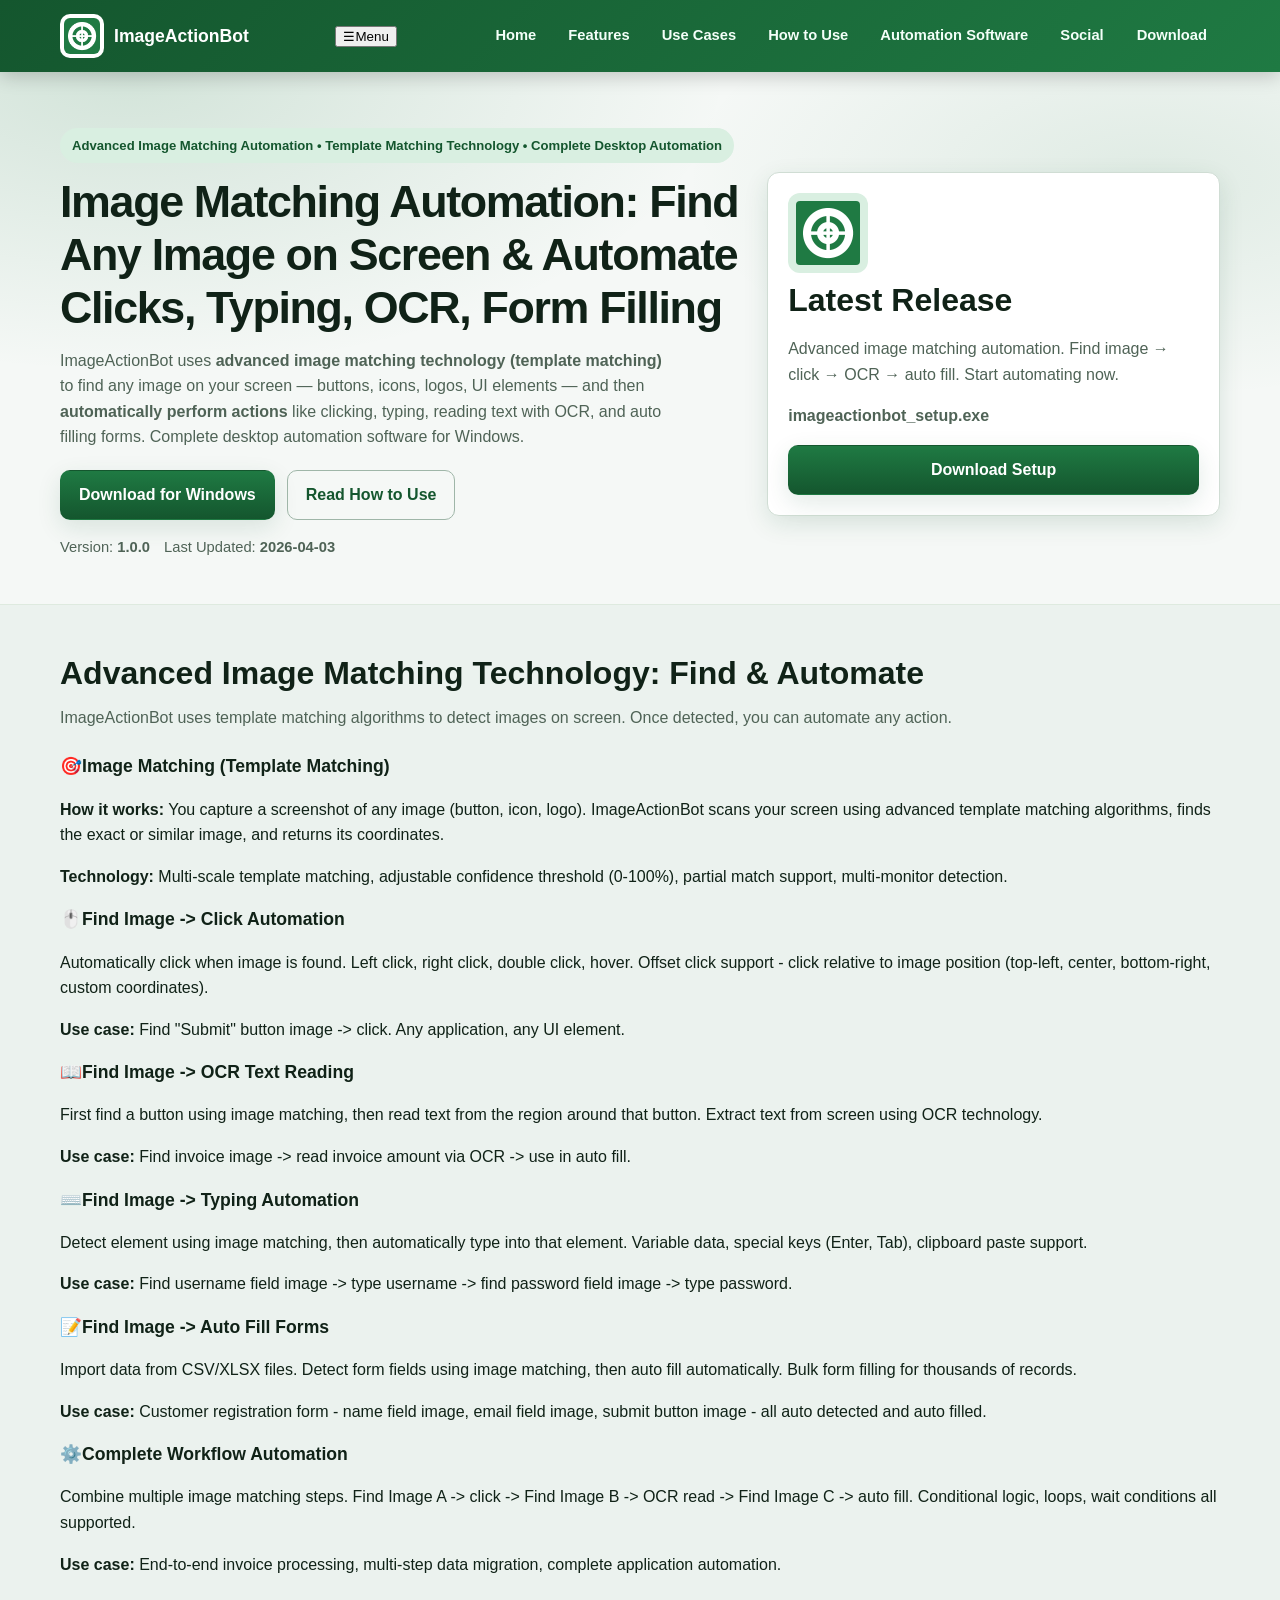
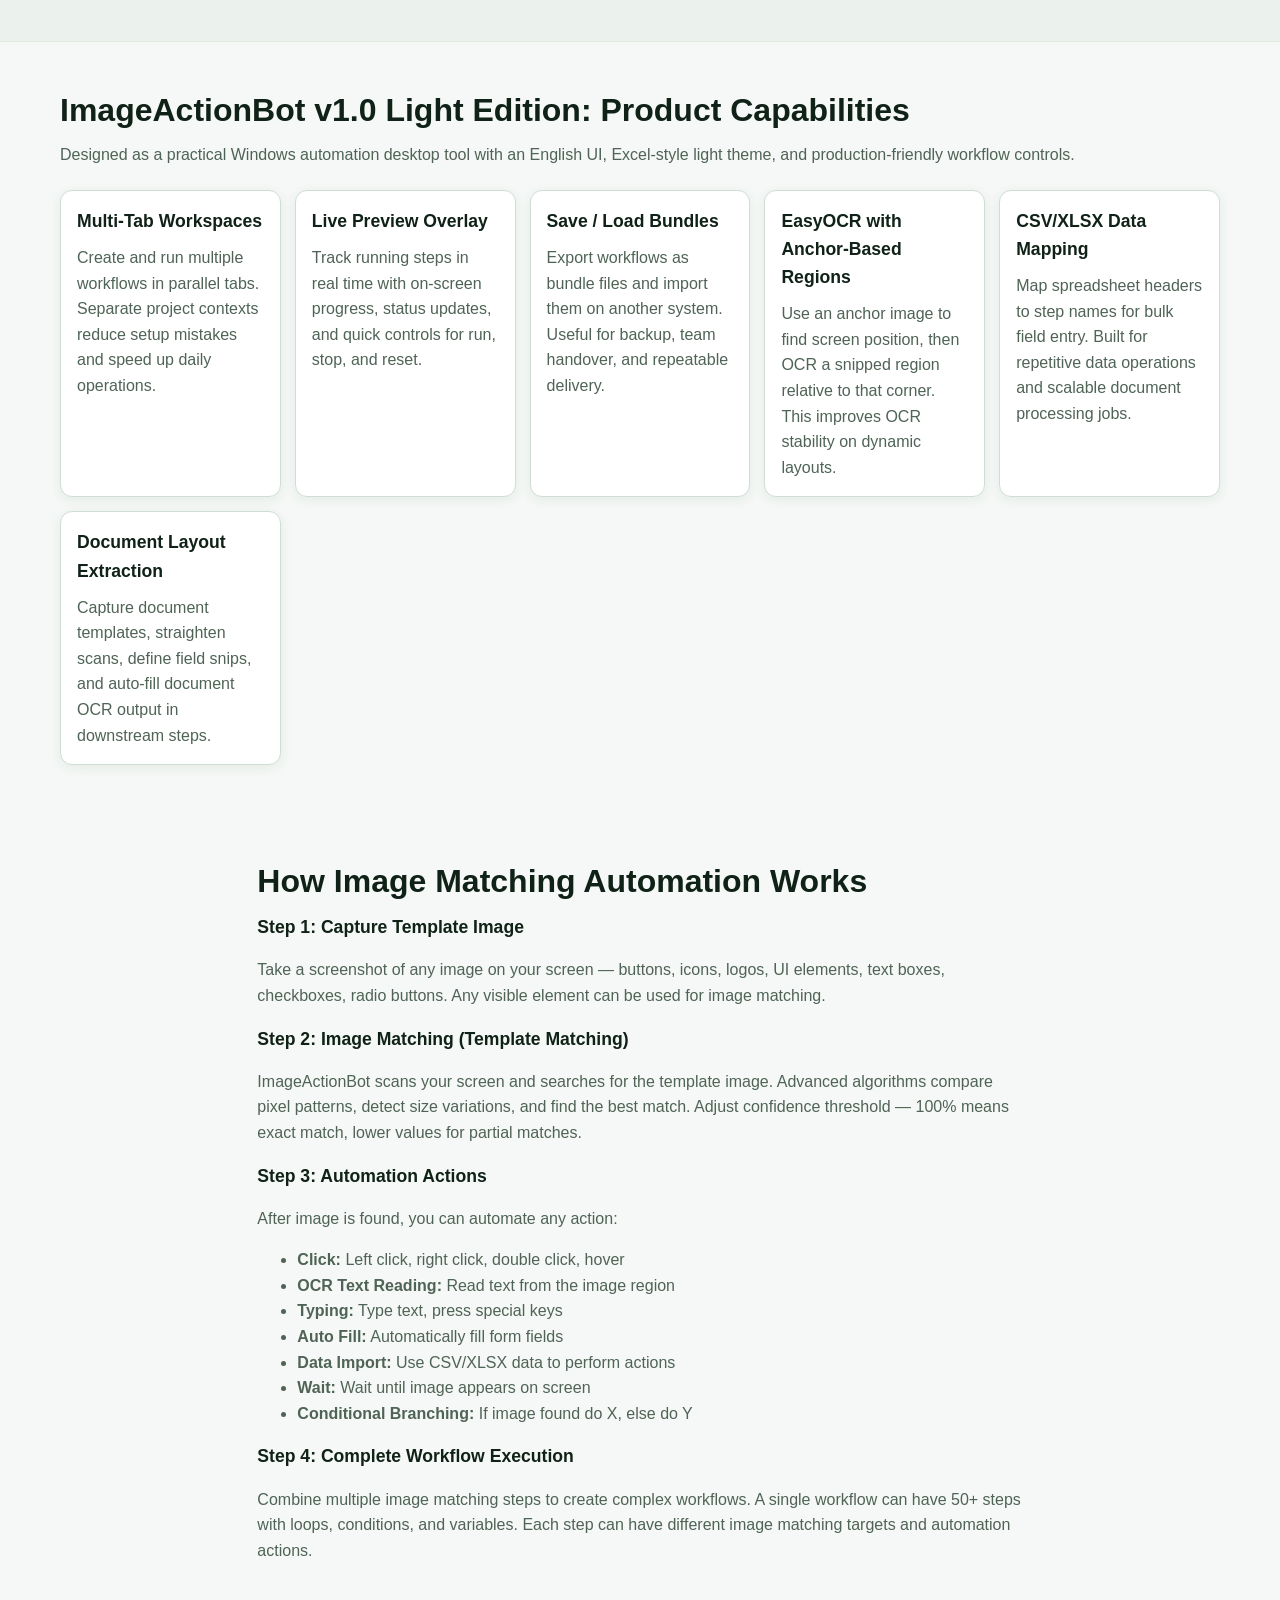
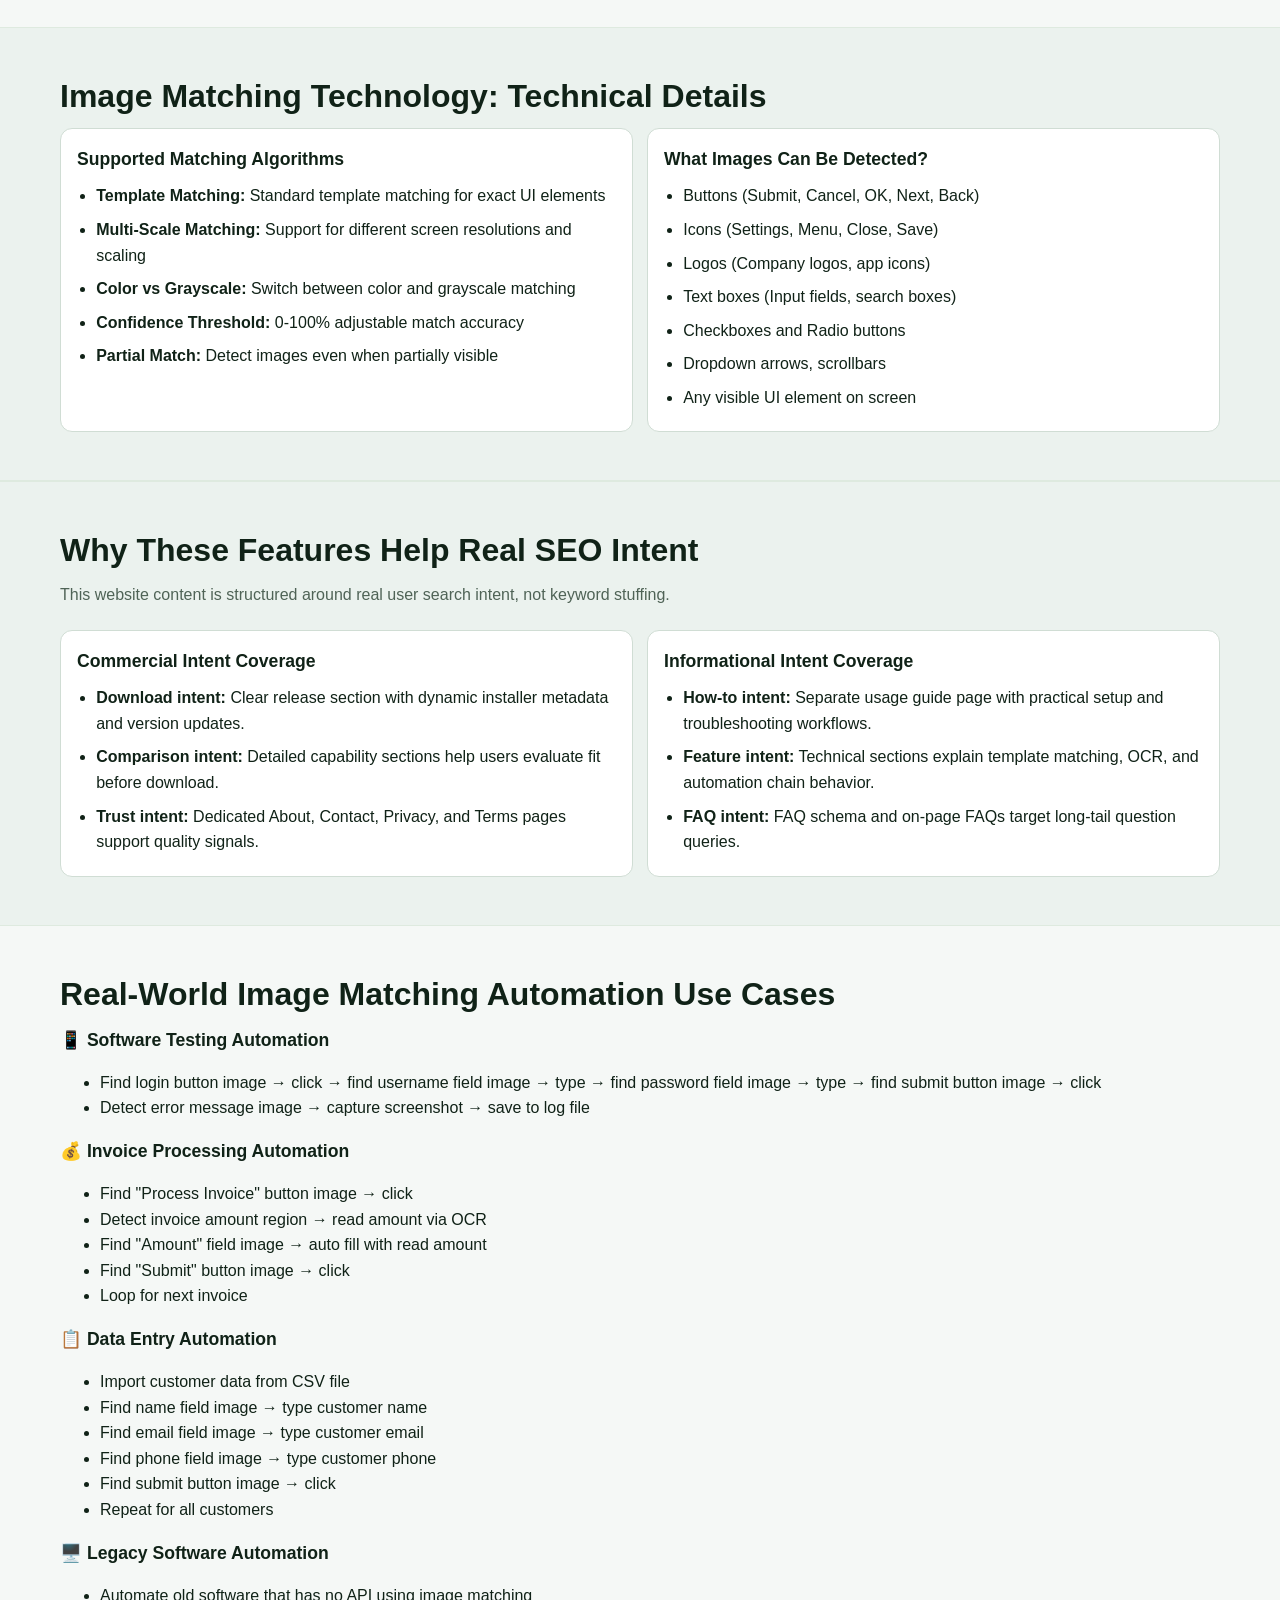
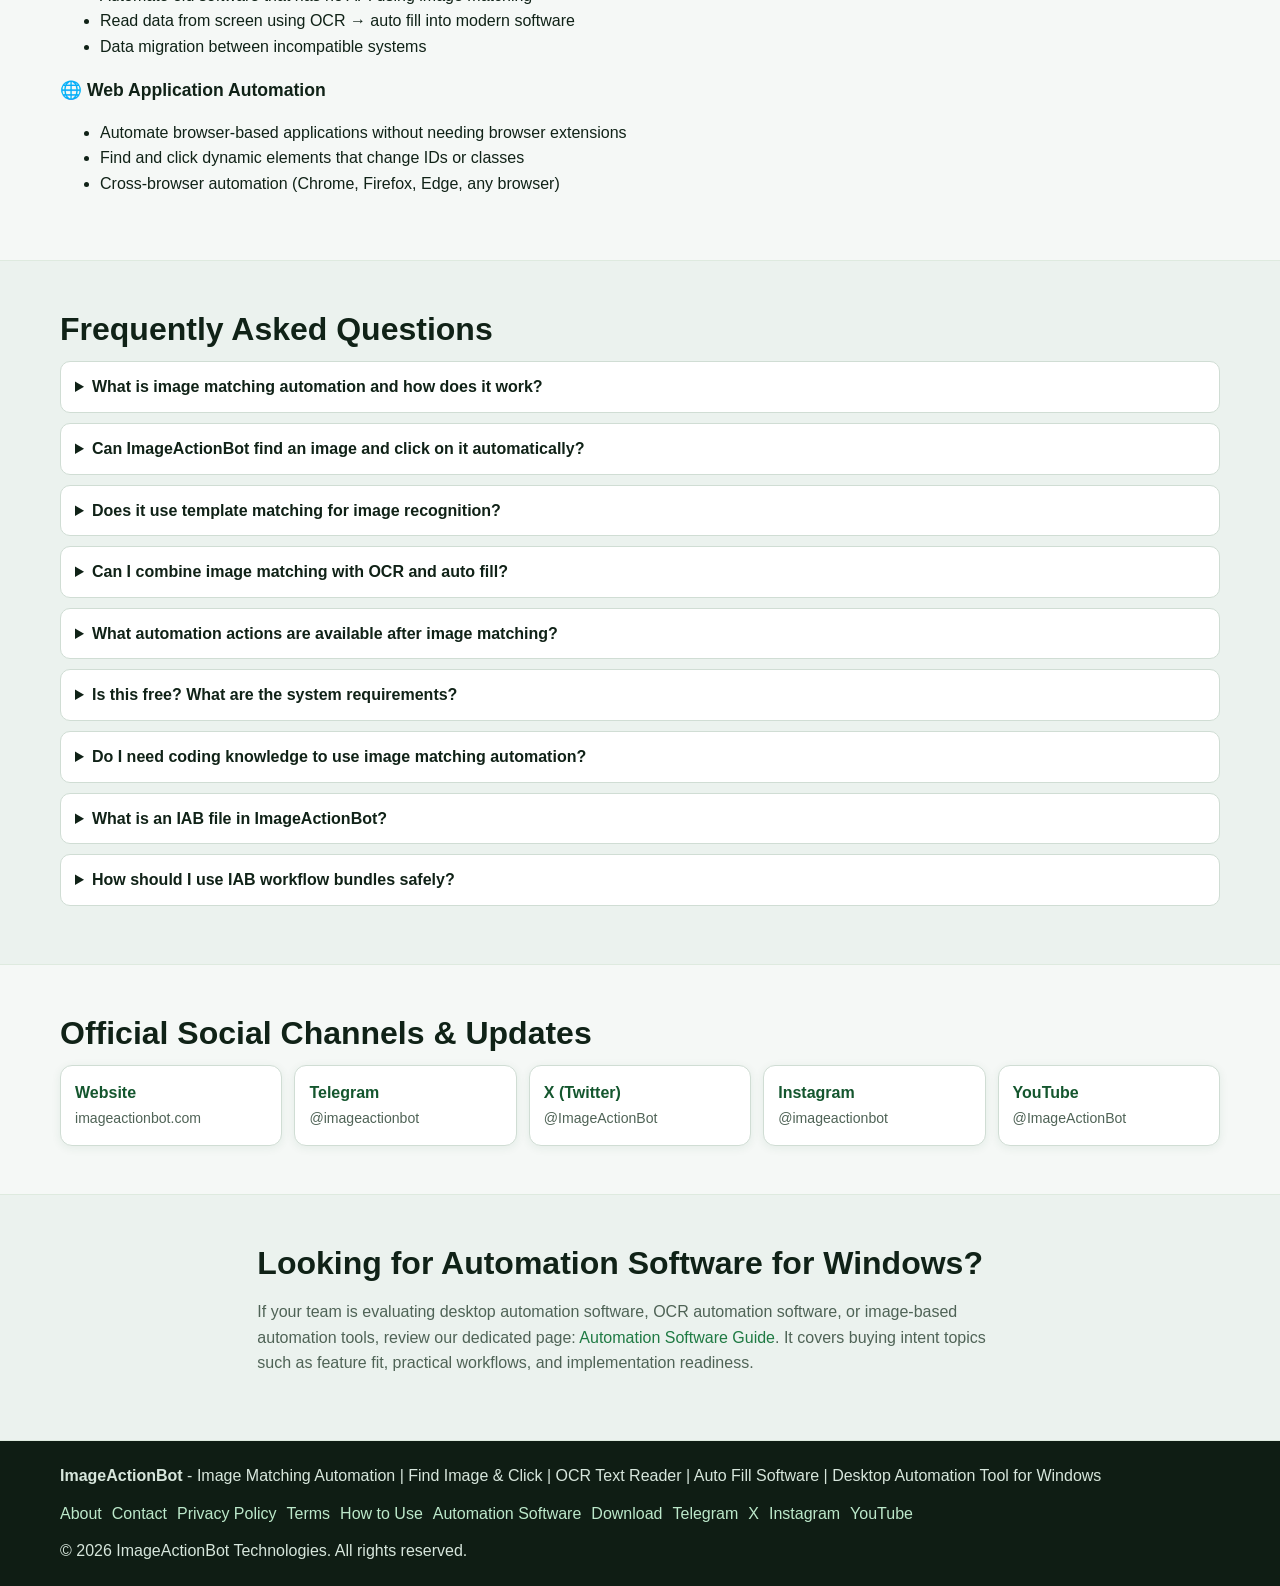
==== commit d7d1268f: "SEO: brand name ImageActionBot in SERP signals; remove domain alternateName - Drop WebSite alternate" ====
--- a/index.html
+++ b/index.html
@@ -3,7 +3,7 @@
 <head>
   <meta charset="utf-8">
   <meta name="viewport" content="width=device-width, initial-scale=1">
-  <title>ImageActionBot - Image Matching Automation | Find Image & Click | OCR | Auto Fill Software</title>
+  <title>ImageActionBot | Image matching automation for Windows</title>
   <meta name="description" content="ImageActionBot uses advanced image matching technology to find images on screen and automate clicks, typing, OCR text reading, and form filling. Complete desktop automation software for Windows. Free download.">
   <meta name="robots" content="index,follow,max-image-preview:large,max-snippet:-1,max-video-preview:-1">
   <meta name="theme-color" content="#1f7a43">
@@ -14,31 +14,33 @@
   <meta name="referrer" content="strict-origin-when-cross-origin">
   <meta property="og:locale" content="en_US">
   <meta property="og:type" content="website">
-  <meta property="og:title" content="ImageActionBot - Image Matching Automation | Find Image & Click | OCR | Auto Fill">
+  <meta property="og:title" content="ImageActionBot | Image matching automation for Windows">
   <meta property="og:description" content="Advanced image matching technology finds any image on screen and automates clicks, typing, OCR reading, and form filling. Complete desktop automation software.">
   <meta property="og:url" content="https://www.imageactionbot.com/">
   <meta property="og:site_name" content="ImageActionBot">
-  <meta property="og:image" content="https://www.imageactionbot.com/IMAGEACTIONBOT.png">
-  <meta property="og:image:alt" content="ImageActionBot desktop automation software logo">
+  <meta property="og:image" content="https://www.imageactionbot.com/og-share.png">
+  <meta property="og:image:width" content="1200">
+  <meta property="og:image:height" content="630">
+  <meta property="og:image:alt" content="ImageActionBot — image matching automation for Windows">
   <meta name="twitter:card" content="summary_large_image">
-  <meta name="twitter:title" content="ImageActionBot - Image Matching Automation Software">
+  <meta name="twitter:title" content="ImageActionBot | Image matching automation for Windows">
   <meta name="twitter:description" content="Find image and click automatically with advanced image matching. OCR text reading, auto fill forms, complete desktop automation.">
-  <meta name="twitter:image" content="https://www.imageactionbot.com/IMAGEACTIONBOT.png">
+  <meta name="twitter:image" content="https://www.imageactionbot.com/og-share.png">
   <meta name="twitter:image:alt" content="ImageActionBot desktop automation software logo">
-  <link rel="icon" href="./IMAGEACTIONBOT.png" type="image/png" sizes="512x512">
-  <link rel="shortcut icon" href="./IMAGEACTIONBOT.png" type="image/png">
+  <link rel="icon" href="https://www.imageactionbot.com/favicon.svg" type="image/svg+xml">
+  <link rel="icon" href="https://www.imageactionbot.com/IMAGEACTIONBOT.png" type="image/png" sizes="512x512">
   <script async src="https://pagead2.googlesyndication.com/pagead/js/adsbygoogle.js?client=ca-pub-5368355682383000"
      crossorigin="anonymous"></script>
-  <link rel="apple-touch-icon" href="./IMAGEACTIONBOT.png">
+  <link rel="apple-touch-icon" href="https://www.imageactionbot.com/IMAGEACTIONBOT.png" sizes="180x180">
   <link rel="manifest" href="./site.webmanifest">
   <link rel="stylesheet" href="./main.css">
   
-  <script type="application/ld+json">
+  <script type="application/ld+json" data-release-jsonld>
     {
       "@context": "https://schema.org",
       "@type": "SoftwareApplication",
       "name": "ImageActionBot",
-      "softwareVersion": "1.0",
+      "softwareVersion": "1.0.0",
       "operatingSystem": "Windows",
       "applicationCategory": "BusinessApplication",
       "applicationSubCategory": "Desktop Automation Software",
@@ -133,6 +135,22 @@
             "@type": "Answer",
             "text": "After image matching finds an image, you can automate: left click, right click, double click, mouse hover, typing text, OCR text reading, copying to clipboard, waiting for element, conditional branching, and complete workflow execution with data from CSV/XLSX files."
           }
+        },
+        {
+          "@type": "Question",
+          "name": "What is an IAB file in ImageActionBot?",
+          "acceptedAnswer": {
+            "@type": "Answer",
+            "text": "An IAB file is an ImageActionBot workflow bundle package used to export and import complete automation workflows. It helps teams share repeatable processes, keep backups, and deploy workflows on multiple machines with less setup effort."
+          }
+        },
+        {
+          "@type": "Question",
+          "name": "How should I use IAB workflow bundles safely?",
+          "acceptedAnswer": {
+            "@type": "Answer",
+            "text": "Export a tested workflow as an IAB bundle, import it on the target machine, then validate image anchors, OCR regions, and CSV/XLSX mappings before production. Always run a dry test first and retune if UI layout or resolution differs."
+          }
         }
       ]
     }
@@ -421,6 +439,22 @@
             <summary>Do I need coding knowledge to use image matching automation?</summary>
             <p><strong>No.</strong> ImageActionBot uses a visual workflow builder. You can create automation workflows without any coding. Capture images, set actions, map data fields — everything is visual and easy to use.</p>
           </details>
+          <details>
+            <summary>What is an IAB file in ImageActionBot?</summary>
+            <p>
+              An <strong>IAB file</strong> is a workflow bundle package for export/import of complete automation flows.
+              It is useful for team handover, reusable deployment, and workflow backup. See the detailed guide in
+              <a href="./how-to-use.html#iab-workflow-bundle">IAB workflow bundle section</a>.
+            </p>
+          </details>
+          <details>
+            <summary>How should I use IAB workflow bundles safely?</summary>
+            <p>
+              Export only tested workflows, import on the target system, then validate image anchors, OCR regions,
+              and CSV/XLSX mappings before production. Run a dry test first, especially if resolution, scaling, or UI
+              layout differs across machines.
+            </p>
+          </details>
         </div>
       </div>
     </section>
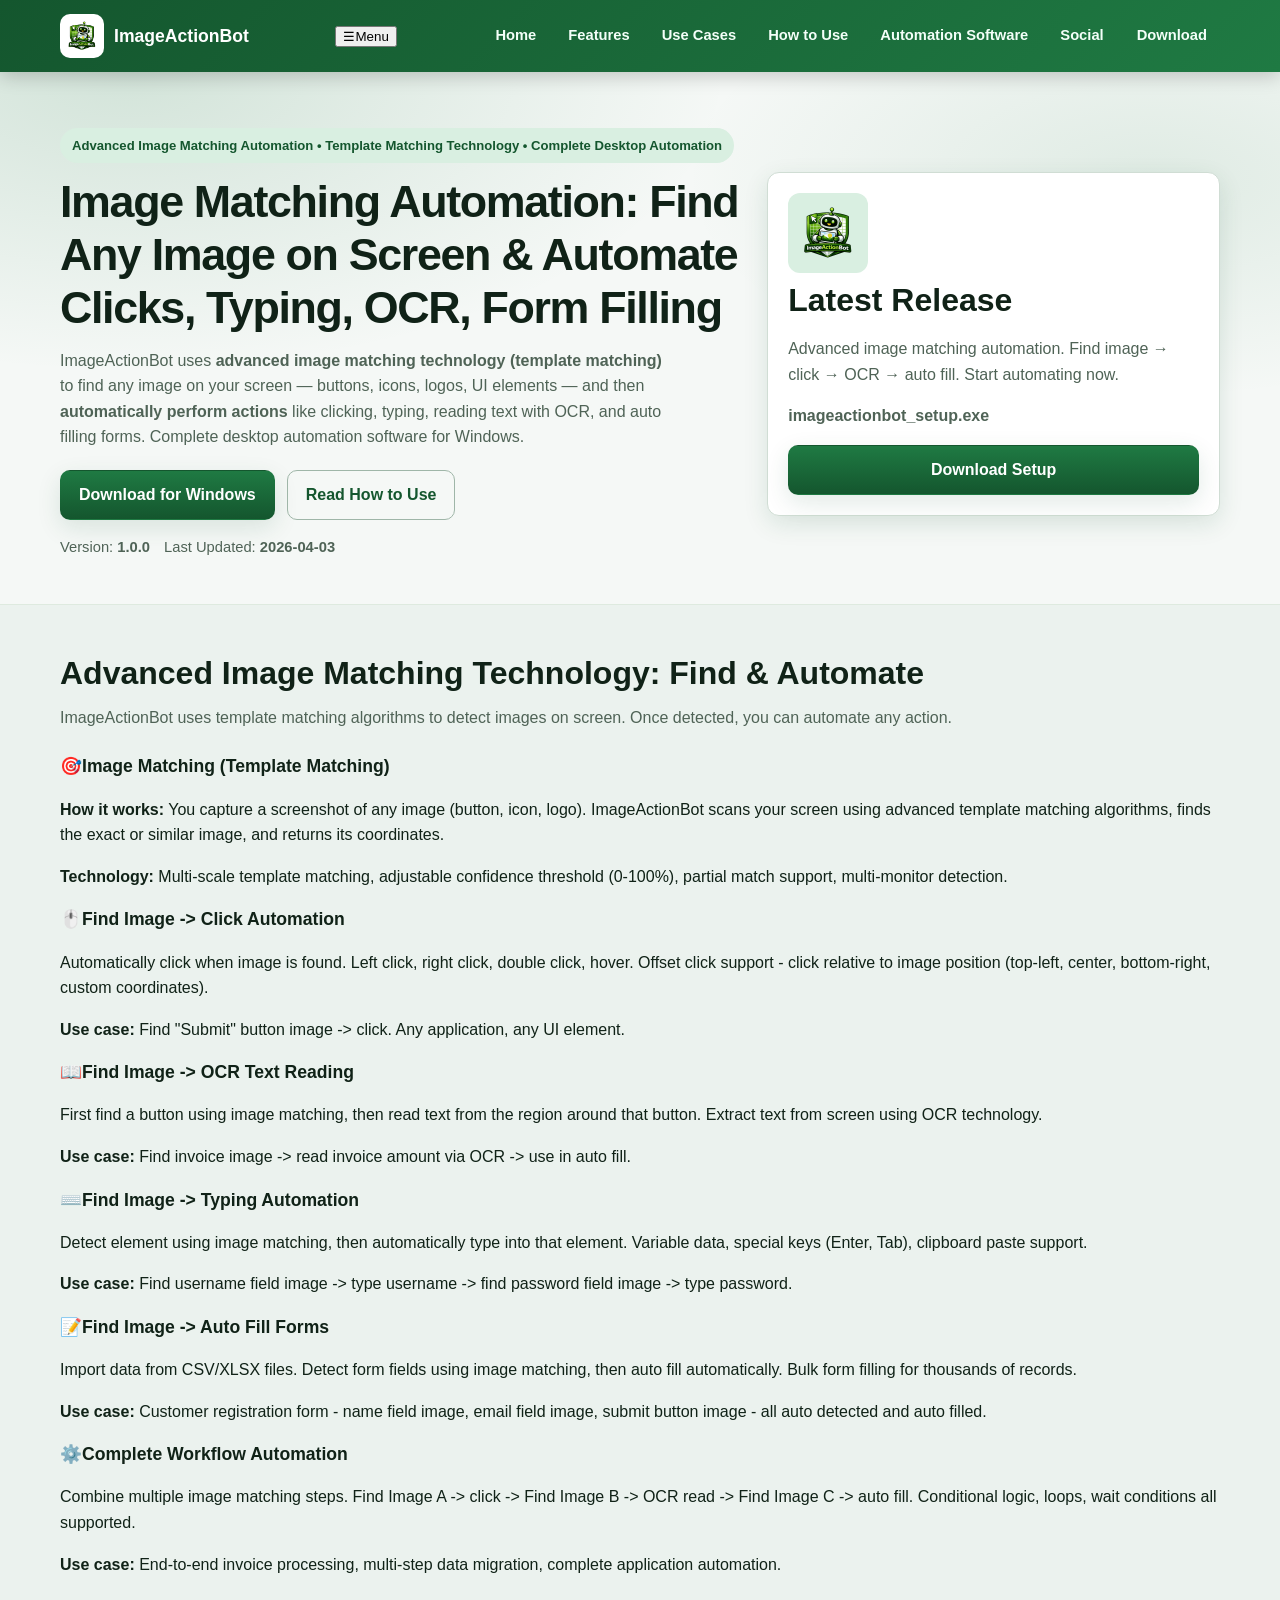
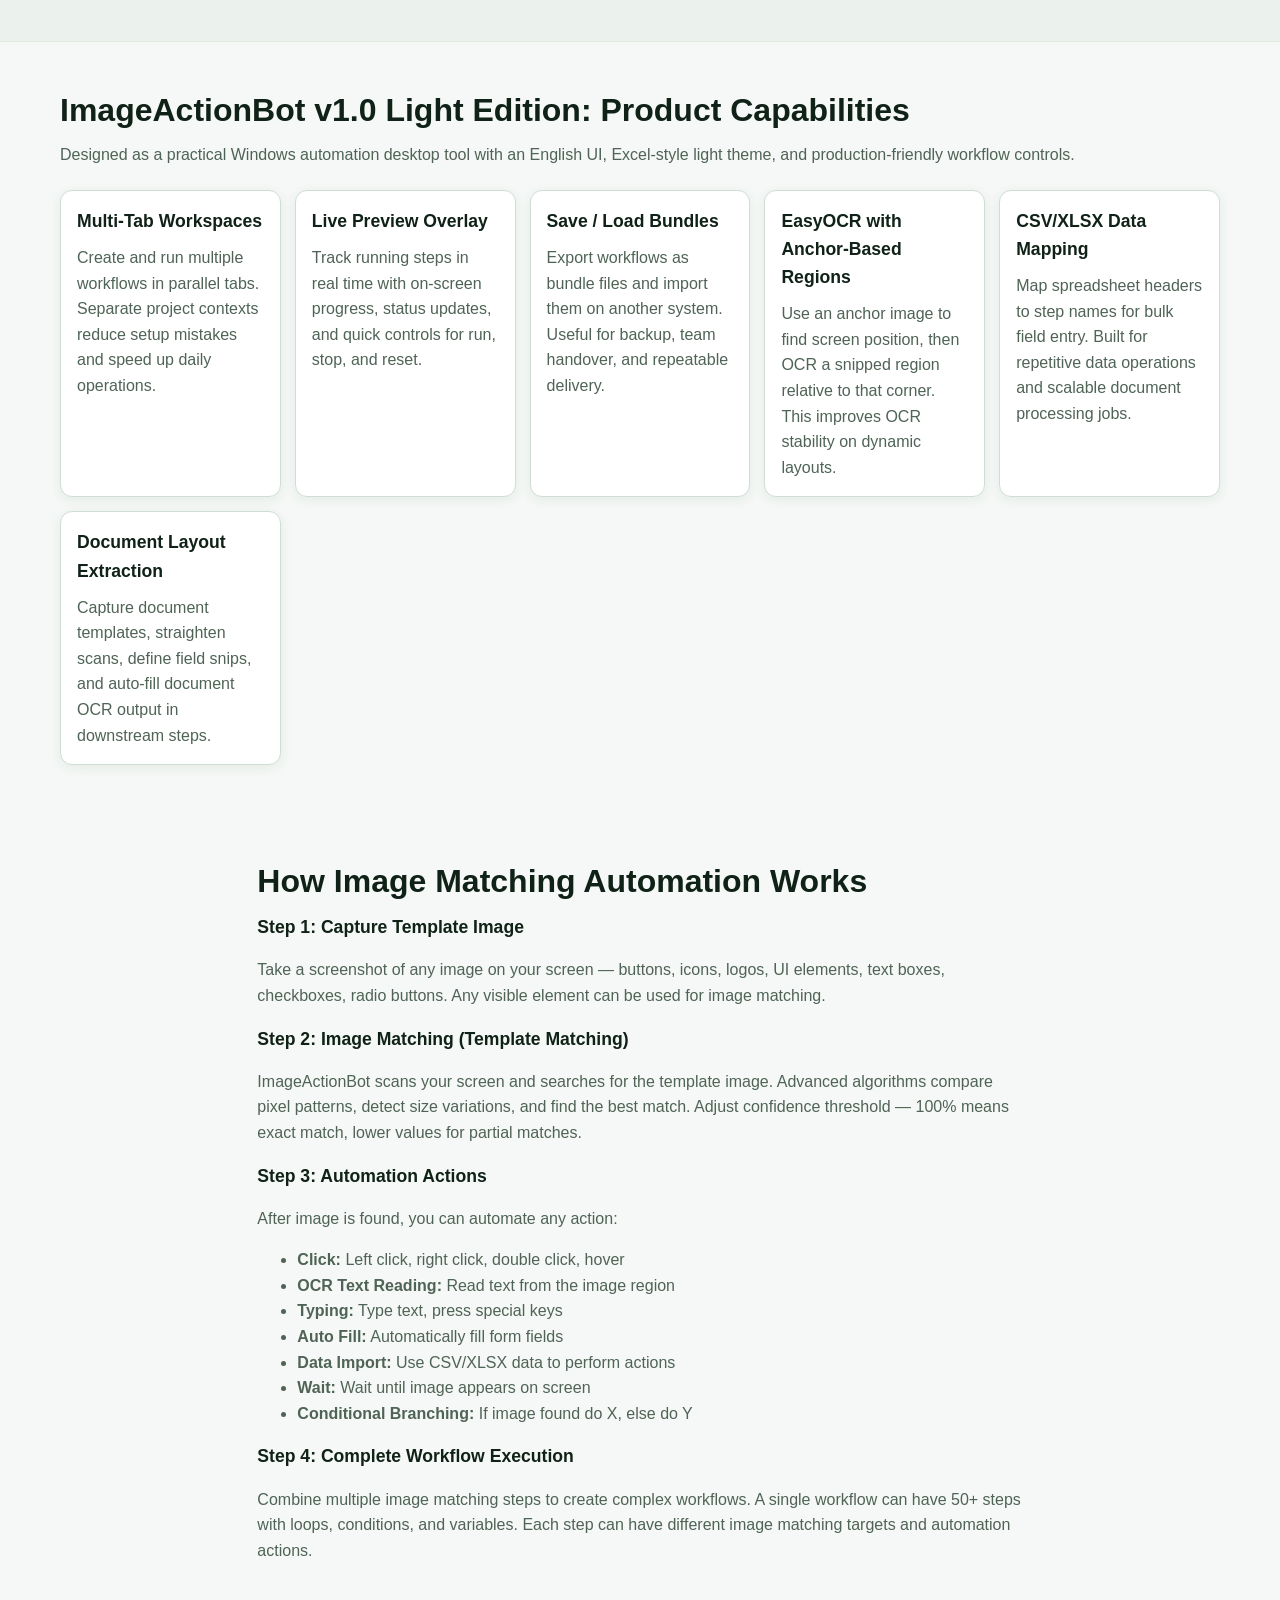
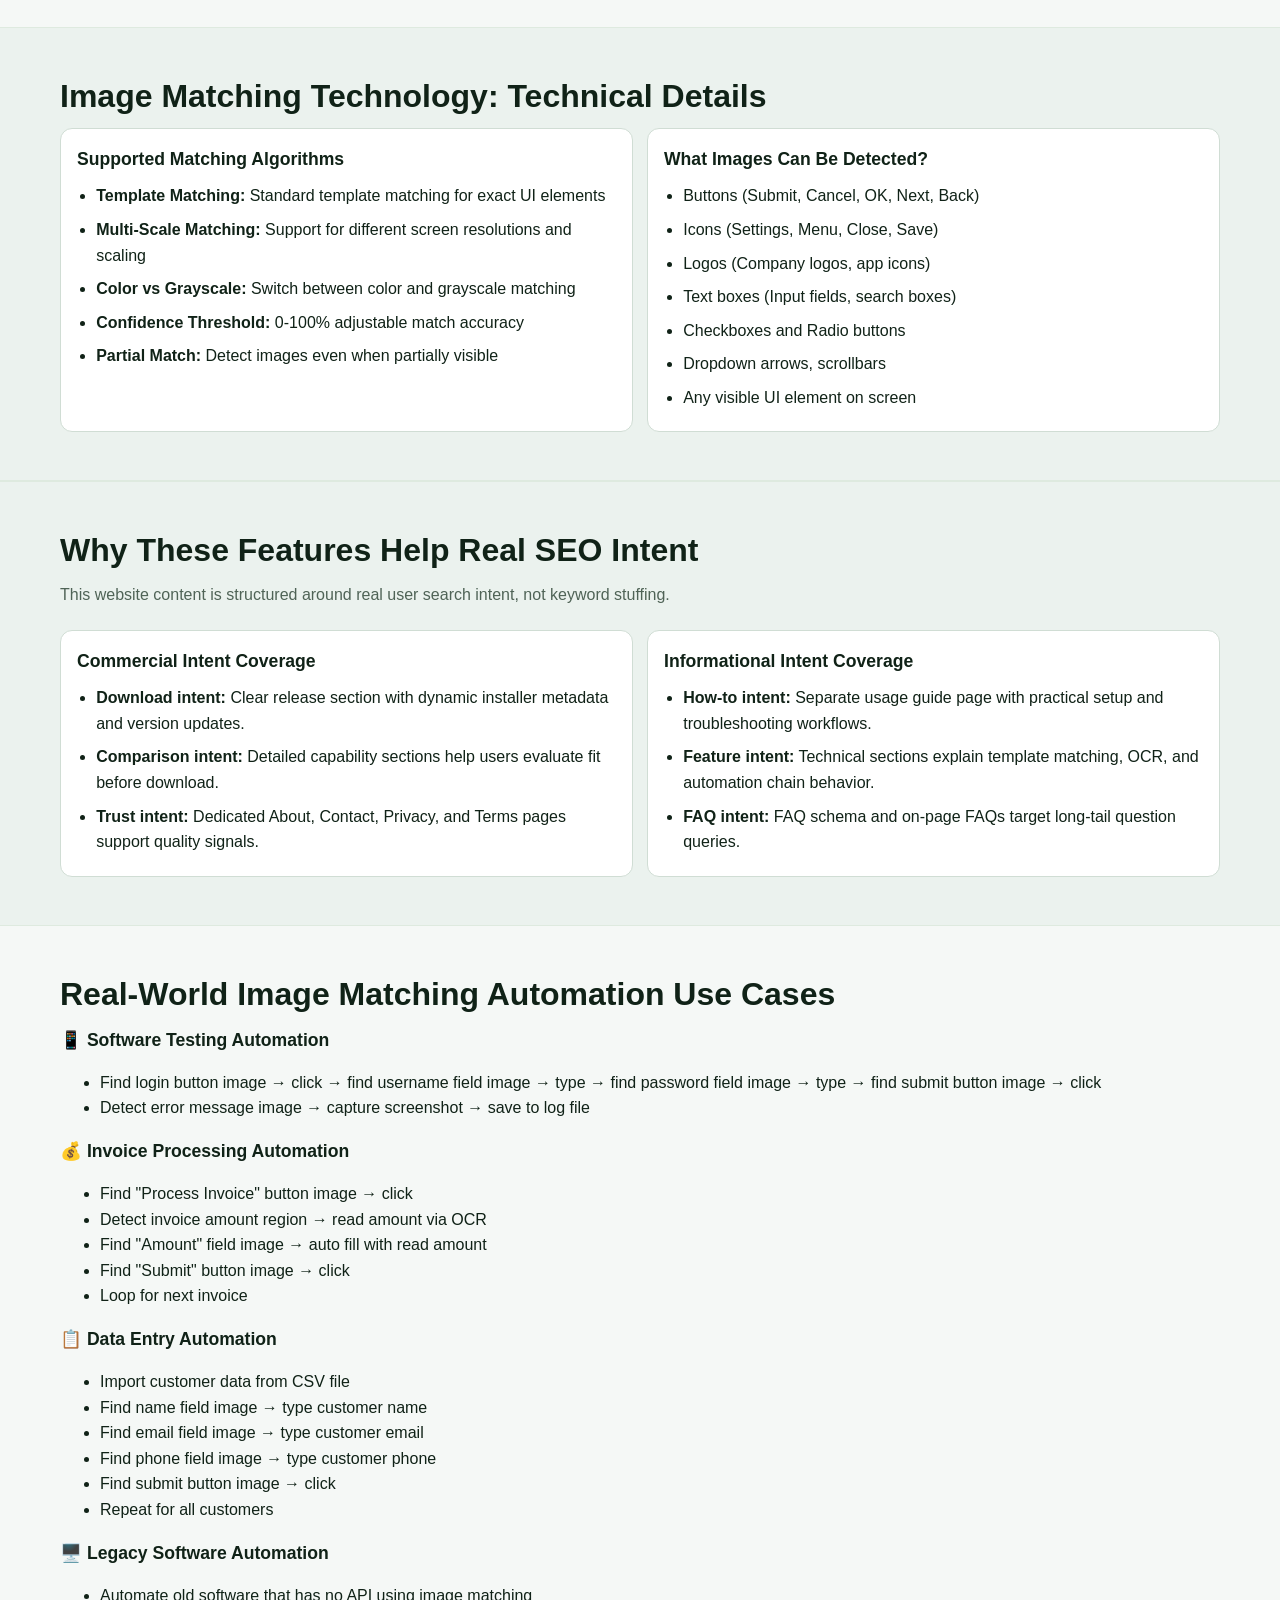
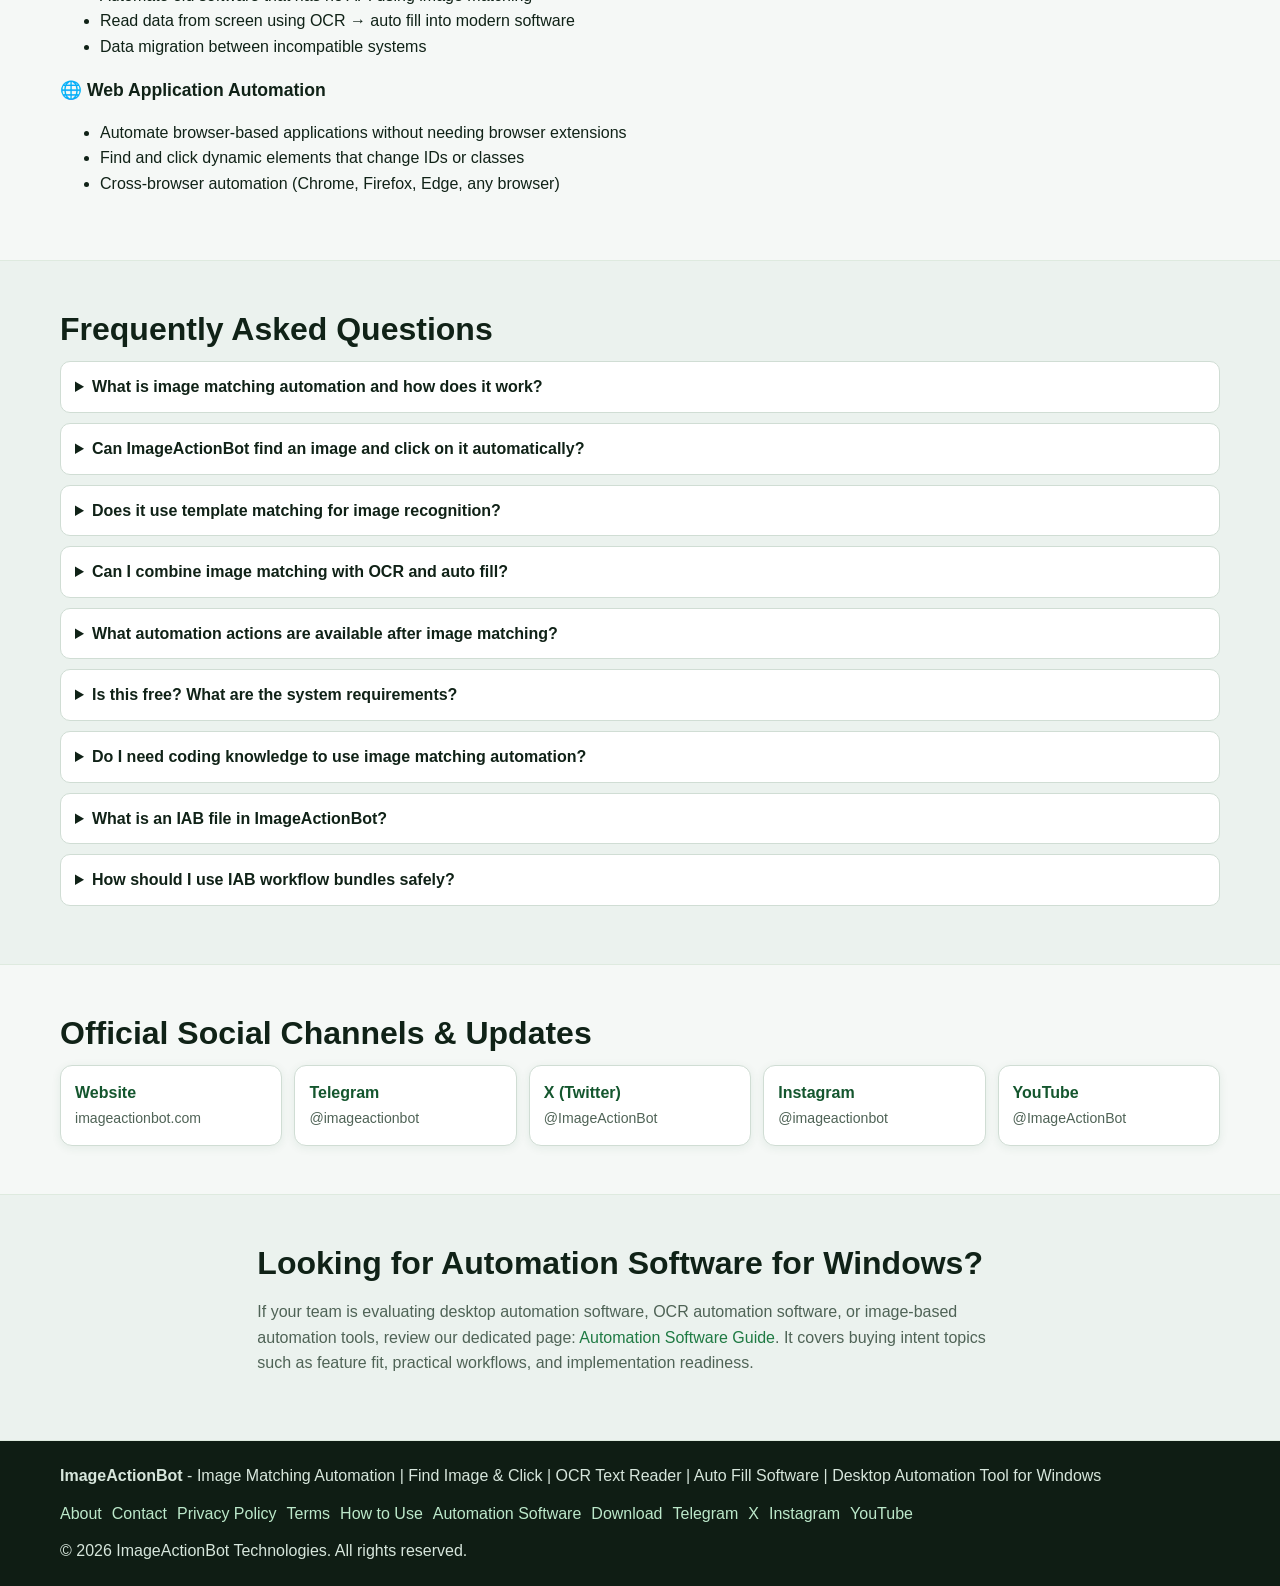
==== commit 3f05c187: "Switch branding assets to iab.png (512); remove generated favicon/og/logo files - Use iab.png for fa" ====
--- a/index.html
+++ b/index.html
@@ -18,20 +18,19 @@
   <meta property="og:description" content="Advanced image matching technology finds any image on screen and automates clicks, typing, OCR reading, and form filling. Complete desktop automation software.">
   <meta property="og:url" content="https://www.imageactionbot.com/">
   <meta property="og:site_name" content="ImageActionBot">
-  <meta property="og:image" content="https://www.imageactionbot.com/og-share.png">
-  <meta property="og:image:width" content="1200">
-  <meta property="og:image:height" content="630">
+  <meta property="og:image" content="https://www.imageactionbot.com/iab.png">
+  <meta property="og:image:width" content="512">
+  <meta property="og:image:height" content="512">
   <meta property="og:image:alt" content="ImageActionBot — image matching automation for Windows">
   <meta name="twitter:card" content="summary_large_image">
   <meta name="twitter:title" content="ImageActionBot | Image matching automation for Windows">
   <meta name="twitter:description" content="Find image and click automatically with advanced image matching. OCR text reading, auto fill forms, complete desktop automation.">
-  <meta name="twitter:image" content="https://www.imageactionbot.com/og-share.png">
+  <meta name="twitter:image" content="https://www.imageactionbot.com/iab.png">
   <meta name="twitter:image:alt" content="ImageActionBot desktop automation software logo">
-  <link rel="icon" href="https://www.imageactionbot.com/favicon.svg" type="image/svg+xml">
-  <link rel="icon" href="https://www.imageactionbot.com/IMAGEACTIONBOT.png" type="image/png" sizes="512x512">
+  <link rel="icon" href="https://www.imageactionbot.com/iab.png" type="image/png" sizes="512x512">
   <script async src="https://pagead2.googlesyndication.com/pagead/js/adsbygoogle.js?client=ca-pub-5368355682383000"
      crossorigin="anonymous"></script>
-  <link rel="apple-touch-icon" href="https://www.imageactionbot.com/IMAGEACTIONBOT.png" sizes="180x180">
+  <link rel="apple-touch-icon" href="https://www.imageactionbot.com/iab.png" sizes="512x512">
   <link rel="manifest" href="./site.webmanifest">
   <link rel="stylesheet" href="./main.css">
   
@@ -46,7 +45,7 @@
       "applicationSubCategory": "Desktop Automation Software",
       "description": "ImageActionBot v1.0 Light Edition is Windows automation software with template matching, screen OCR, auto typing, CSV/XLSX data import, document layout extraction, and multi-step workflow execution.",
       "softwareRequirements": ".NET Framework 4.7.2 or newer, Windows 10/11",
-      "screenshot": "https://www.imageactionbot.com/IMAGEACTIONBOT.png",
+      "screenshot": "https://www.imageactionbot.com/iab.png",
       "offers": {
         "@type": "Offer",
         "price": "0",
@@ -82,7 +81,7 @@
       "@type": "Organization",
       "name": "ImageActionBot Technologies",
       "url": "https://www.imageactionbot.com/",
-      "logo": "https://www.imageactionbot.com/IMAGEACTIONBOT.png",
+      "logo": "https://www.imageactionbot.com/iab.png",
       "sameAs": [
         "https://t.me/imageactionbot",
         "https://x.com/ImageActionBot",
@@ -162,7 +161,7 @@
   <header class="site-header">
     <div class="container nav-wrap">
       <a class="brand" href="./index.html" aria-label="ImageActionBot home">
-        <img src="./IMAGEACTIONBOT.png" alt="ImageActionBot image matching automation software logo" width="44" height="44">
+        <img src="./iab.png" alt="ImageActionBot image matching automation software logo" width="44" height="44">
         <span>ImageActionBot</span>
       </a>
       <nav class="nav" aria-label="Primary navigation">
@@ -196,7 +195,7 @@
           </div>
         </div>
         <aside class="hero-card" aria-label="Release information">
-          <img src="./IMAGEACTIONBOT.png" alt="ImageActionBot image matching and automation tool" width="80" height="80">
+          <img src="./iab.png" alt="ImageActionBot image matching and automation tool" width="80" height="80">
           <h2>Latest Release</h2>
           <p>Advanced image matching automation. Find image → click → OCR → auto fill. Start automating now.</p>
           <p><strong data-download-filename>imageactionbot_setup.exe</strong></p>
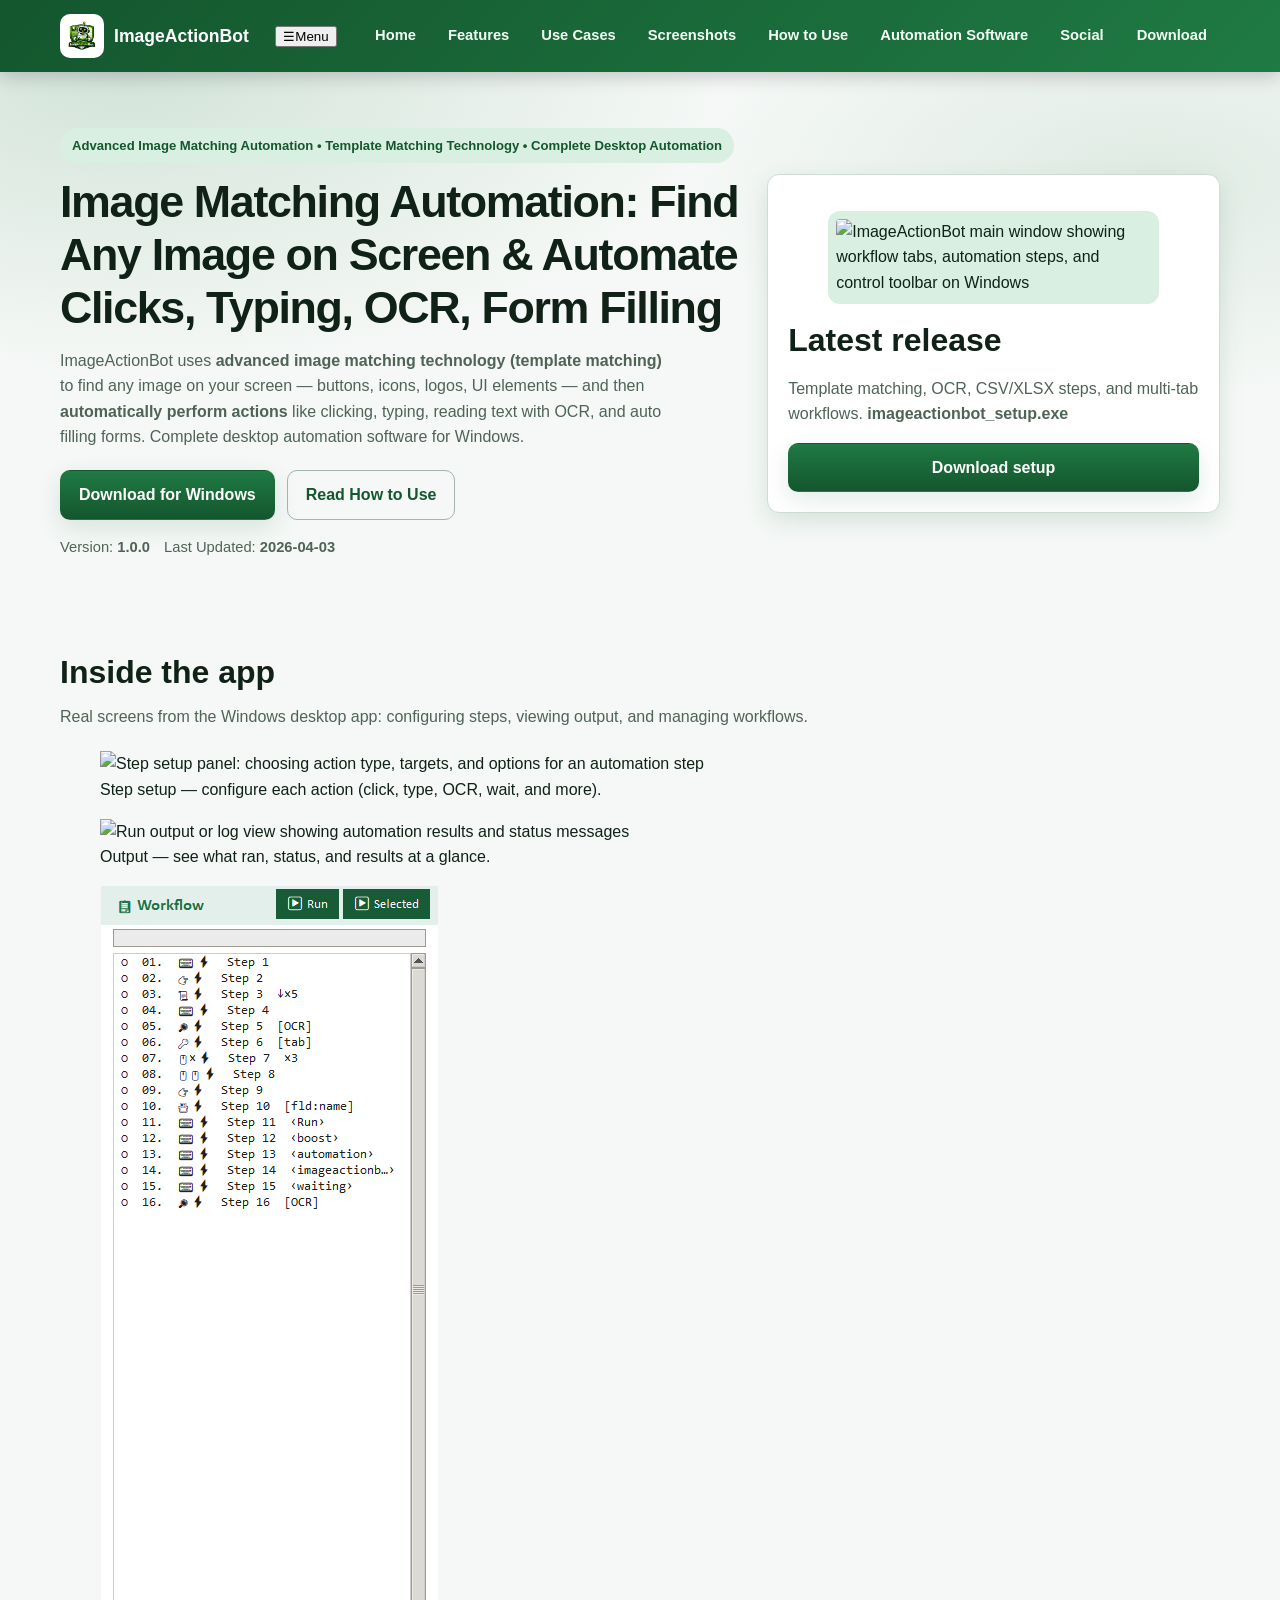
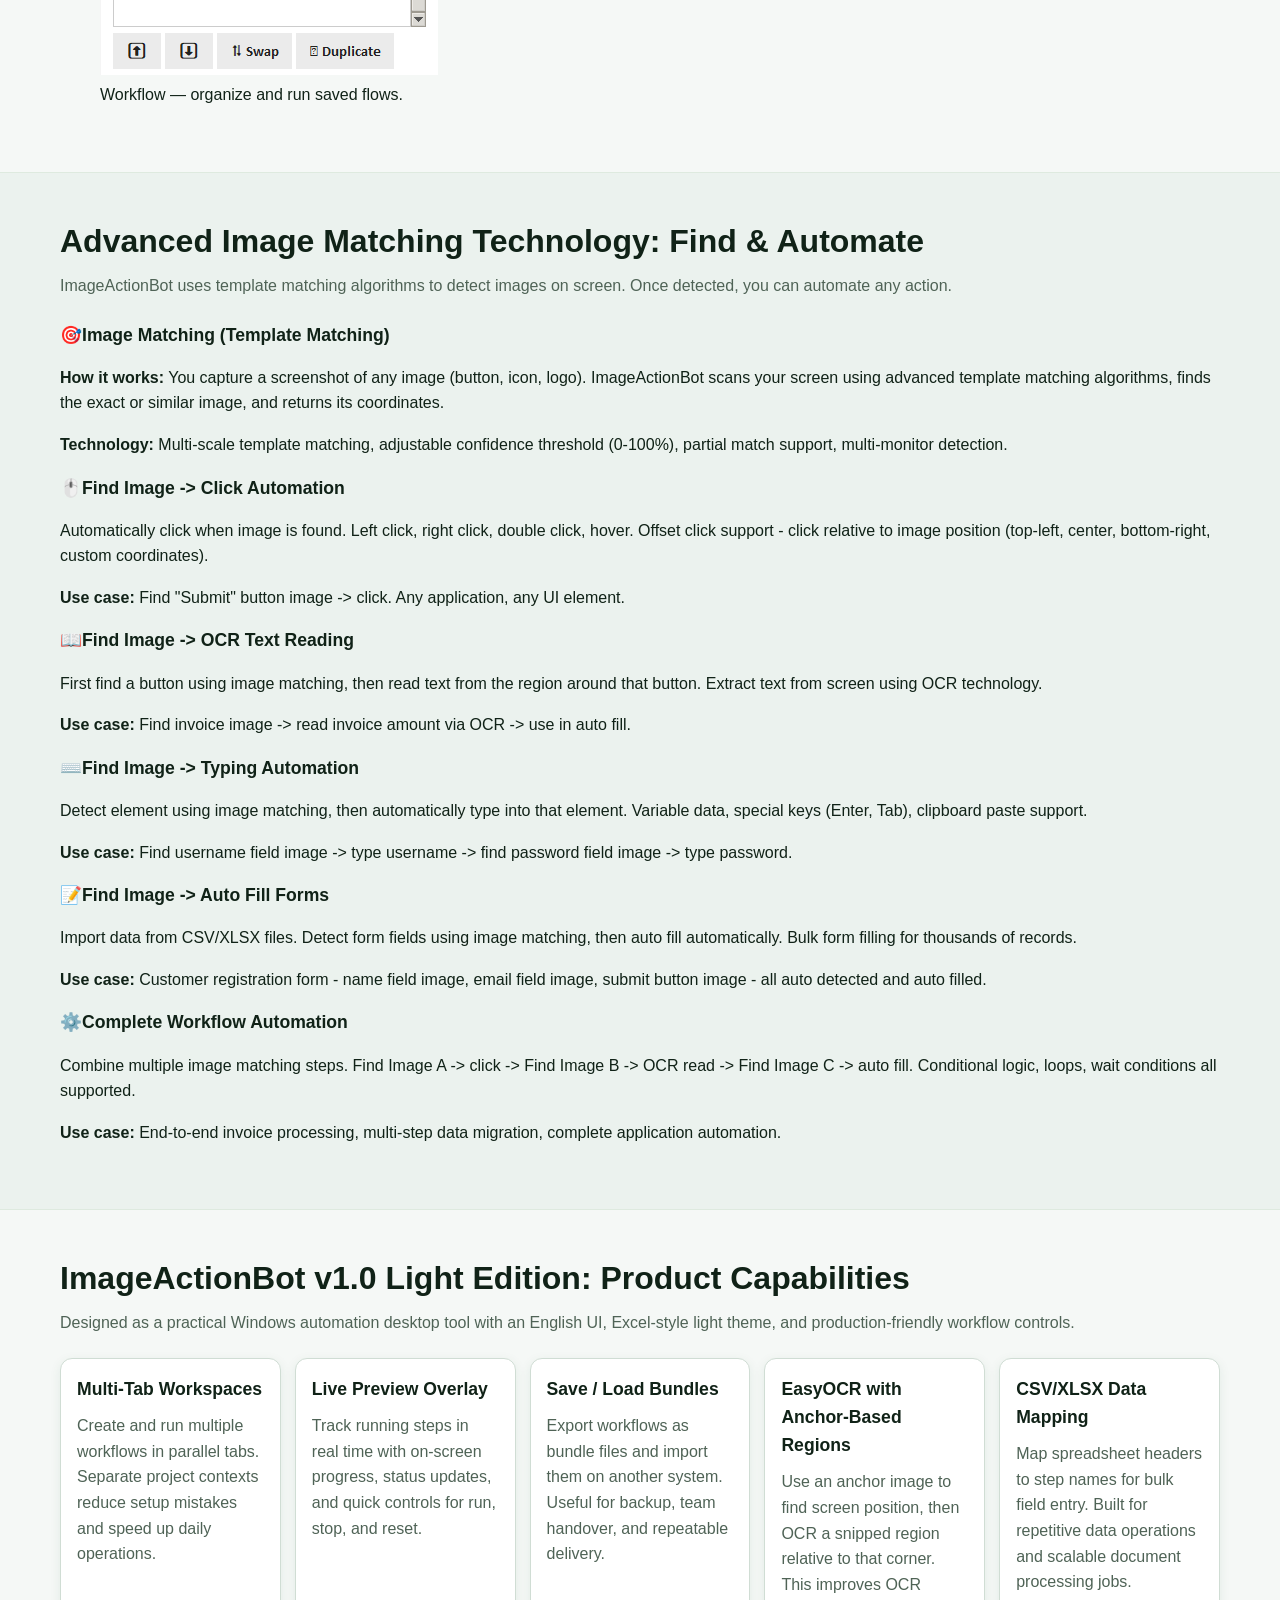
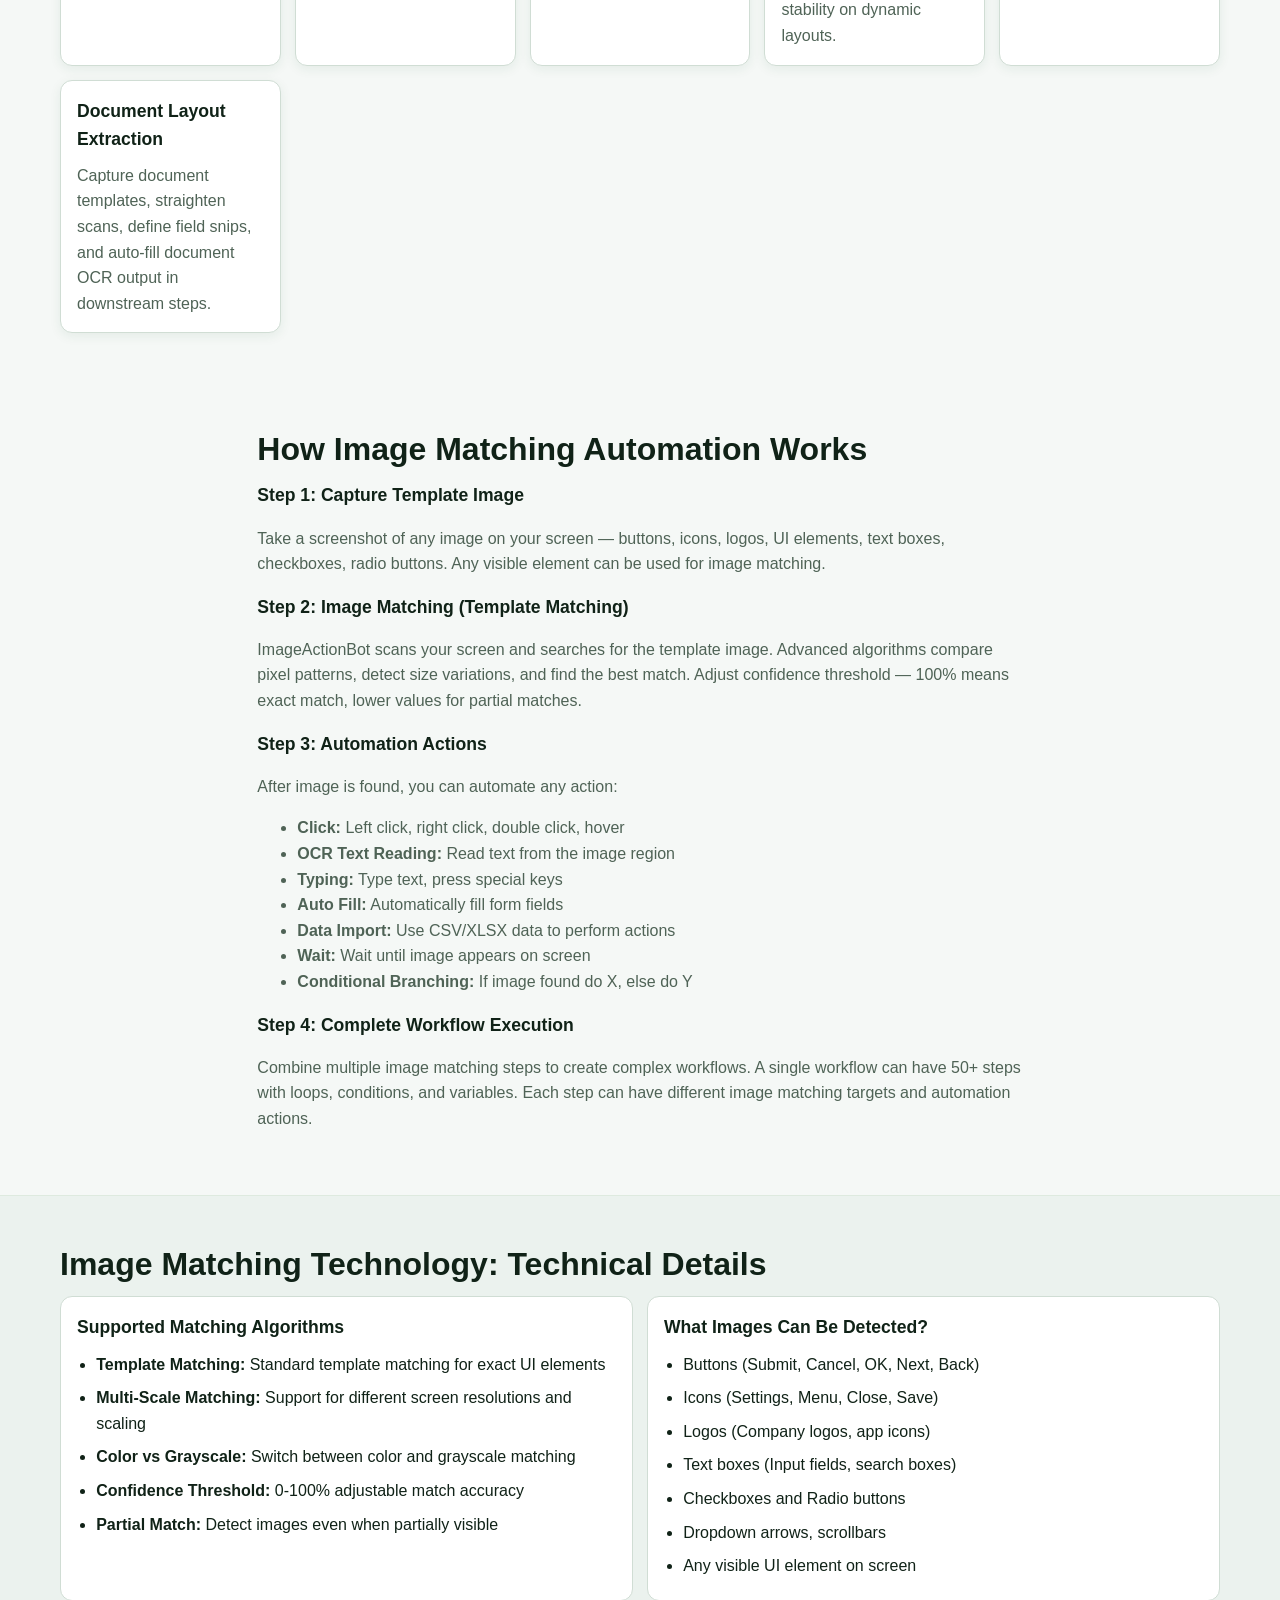
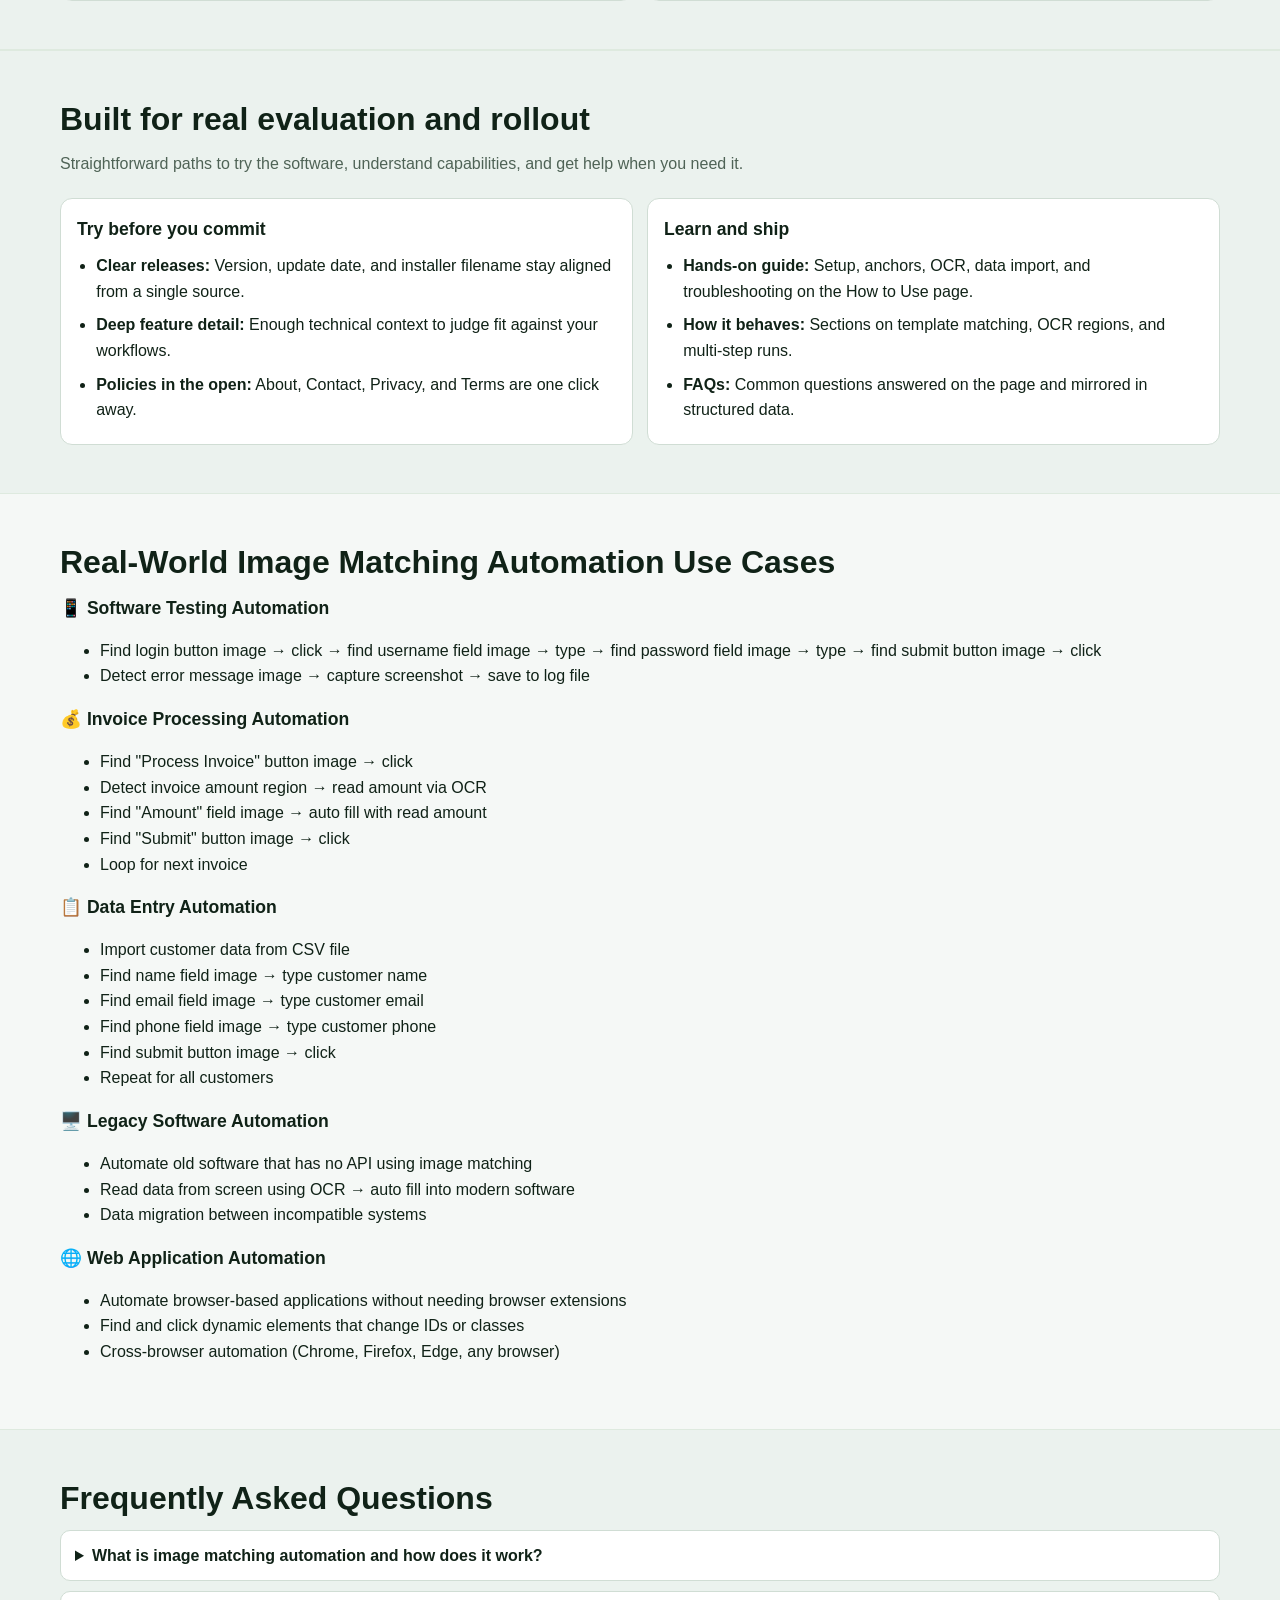
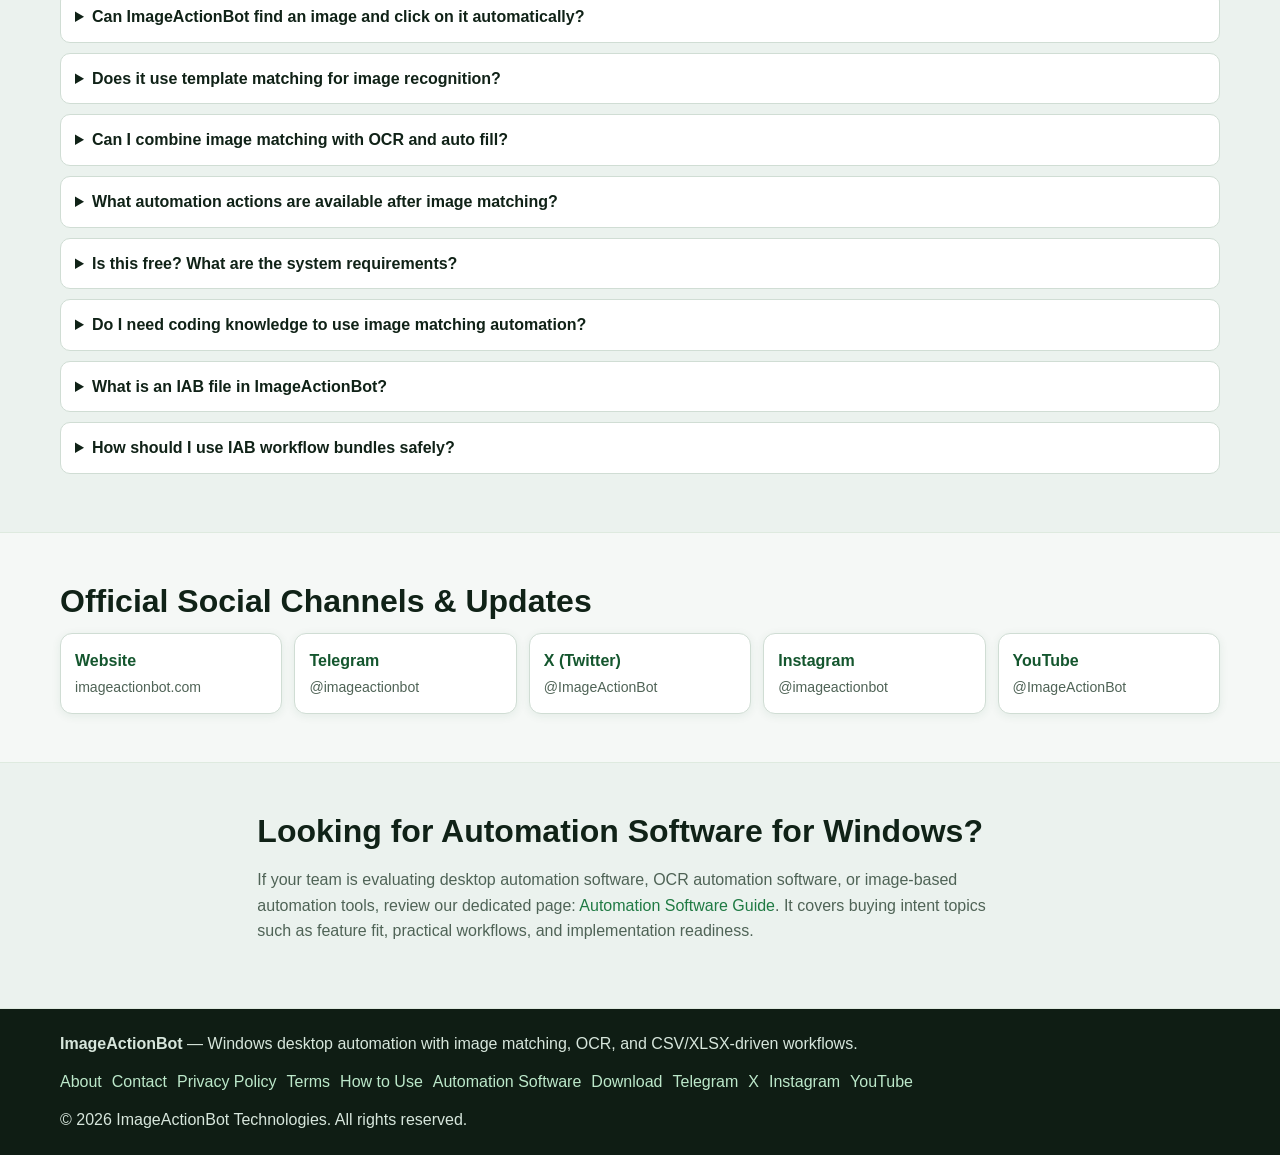
==== commit baaa73ca: "Update intrinsic dimensions for new UI (1194x879) and Workflow (338x789) assets Made-with: Cursor" ====
--- a/index.html
+++ b/index.html
@@ -8,8 +8,8 @@
   <meta name="robots" content="index,follow,max-image-preview:large,max-snippet:-1,max-video-preview:-1">
   <meta name="theme-color" content="#1f7a43">
   <meta name="author" content="ImageActionBot Technologies">
-  <meta name="keywords" content="image matching automation, find image and click, image recognition automation, auto click software, OCR text reader, auto fill software, desktop automation, template matching, screen automation, Windows automation tool, ImageActionBot">
   <link rel="canonical" href="https://www.imageactionbot.com/">
+  <link rel="preload" as="image" href="./assets/ImageActionBot_UI.png" fetchpriority="high">
   <meta name="format-detection" content="telephone=no">
   <meta name="referrer" content="strict-origin-when-cross-origin">
   <meta property="og:locale" content="en_US">
@@ -18,15 +18,15 @@
   <meta property="og:description" content="Advanced image matching technology finds any image on screen and automates clicks, typing, OCR reading, and form filling. Complete desktop automation software.">
   <meta property="og:url" content="https://www.imageactionbot.com/">
   <meta property="og:site_name" content="ImageActionBot">
-  <meta property="og:image" content="https://www.imageactionbot.com/iab.png">
-  <meta property="og:image:width" content="512">
-  <meta property="og:image:height" content="512">
-  <meta property="og:image:alt" content="ImageActionBot — image matching automation for Windows">
+  <meta property="og:image" content="https://www.imageactionbot.com/assets/ImageActionBot_UI.png">
+  <meta property="og:image:width" content="1194">
+  <meta property="og:image:height" content="879">
+  <meta property="og:image:alt" content="ImageActionBot main window: workflow tabs, step list, and controls">
   <meta name="twitter:card" content="summary_large_image">
   <meta name="twitter:title" content="ImageActionBot | Image matching automation for Windows">
   <meta name="twitter:description" content="Find image and click automatically with advanced image matching. OCR text reading, auto fill forms, complete desktop automation.">
-  <meta name="twitter:image" content="https://www.imageactionbot.com/iab.png">
-  <meta name="twitter:image:alt" content="ImageActionBot desktop automation software logo">
+  <meta name="twitter:image" content="https://www.imageactionbot.com/assets/ImageActionBot_UI.png">
+  <meta name="twitter:image:alt" content="ImageActionBot main application window on Windows">
   <link rel="icon" href="https://www.imageactionbot.com/iab.png" type="image/png" sizes="512x512">
   <script async src="https://pagead2.googlesyndication.com/pagead/js/adsbygoogle.js?client=ca-pub-5368355682383000"
      crossorigin="anonymous"></script>
@@ -45,7 +45,12 @@
       "applicationSubCategory": "Desktop Automation Software",
       "description": "ImageActionBot v1.0 Light Edition is Windows automation software with template matching, screen OCR, auto typing, CSV/XLSX data import, document layout extraction, and multi-step workflow execution.",
       "softwareRequirements": ".NET Framework 4.7.2 or newer, Windows 10/11",
-      "screenshot": "https://www.imageactionbot.com/iab.png",
+      "screenshot": [
+        "https://www.imageactionbot.com/assets/ImageActionBot_UI.png",
+        "https://www.imageactionbot.com/assets/ImageActionBot_StepSetup.png",
+        "https://www.imageactionbot.com/assets/ImageActionBot_output.png",
+        "https://www.imageactionbot.com/assets/ImageActionBot_Workflow.png"
+      ],
       "offers": {
         "@type": "Offer",
         "price": "0",
@@ -67,12 +72,7 @@
       "@context": "https://schema.org",
       "@type": "WebSite",
       "name": "ImageActionBot",
-      "url": "https://www.imageactionbot.com/",
-      "potentialAction": {
-        "@type": "SearchAction",
-        "target": "https://www.imageactionbot.com/?q={search_term_string}",
-        "query-input": "required name=search_term_string"
-      }
+      "url": "https://www.imageactionbot.com/"
     }
   </script>
   <script type="application/ld+json">
@@ -168,6 +168,7 @@
         <a href="./index.html">Home</a>
         <a href="./index.html#features">Features</a>
         <a href="./index.html#use-cases">Use Cases</a>
+        <a href="./index.html#screenshots">Screenshots</a>
         <a href="./how-to-use.html">How to Use</a>
         <a href="./automation-software.html">Automation Software</a>
         <a href="./index.html#social">Social</a>
@@ -194,13 +195,37 @@
             <span>Last Updated: <strong data-download-date>2026-04-03</strong></span>
           </div>
         </div>
-        <aside class="hero-card" aria-label="Release information">
-          <img src="./iab.png" alt="ImageActionBot image matching and automation tool" width="80" height="80">
-          <h2>Latest Release</h2>
-          <p>Advanced image matching automation. Find image → click → OCR → auto fill. Start automating now.</p>
-          <p><strong data-download-filename>imageactionbot_setup.exe</strong></p>
-          <a class="btn btn-primary full js-download-link" data-download-link href="#" target="_blank" rel="noopener noreferrer">Download Setup</a>
+        <aside class="hero-card hero-card-visual" aria-label="Application preview and download">
+          <figure class="hero-shot">
+            <img src="./assets/ImageActionBot_UI.png" width="1194" height="879" alt="ImageActionBot main window showing workflow tabs, automation steps, and control toolbar on Windows" fetchpriority="high" decoding="async">
+          </figure>
+          <div class="hero-card-foot">
+            <h2 class="hero-card-title">Latest release</h2>
+            <p class="hero-card-desc">Template matching, OCR, CSV/XLSX steps, and multi-tab workflows. <strong data-download-filename>imageactionbot_setup.exe</strong></p>
+            <a class="btn btn-primary full js-download-link" data-download-link href="#" target="_blank" rel="noopener noreferrer">Download setup</a>
+          </div>
         </aside>
+      </div>
+    </section>
+
+    <section id="screenshots" class="section" aria-labelledby="screenshots-heading">
+      <div class="container">
+        <h2 id="screenshots-heading">Inside the app</h2>
+        <p class="section-intro">Real screens from the Windows desktop app: configuring steps, viewing output, and managing workflows.</p>
+        <div class="screenshot-gallery">
+          <figure class="shot-card">
+            <img src="./assets/ImageActionBot_StepSetup.png" width="772" height="825" alt="Step setup panel: choosing action type, targets, and options for an automation step" loading="lazy" decoding="async">
+            <figcaption>Step setup — configure each action (click, type, OCR, wait, and more).</figcaption>
+          </figure>
+          <figure class="shot-card">
+            <img src="./assets/ImageActionBot_output.png" width="737" height="782" alt="Run output or log view showing automation results and status messages" loading="lazy" decoding="async">
+            <figcaption>Output — see what ran, status, and results at a glance.</figcaption>
+          </figure>
+          <figure class="shot-card">
+            <img src="./assets/ImageActionBot_Workflow.png" width="338" height="789" alt="Workflow overview or bundle view for saved automation flows" loading="lazy" decoding="async">
+            <figcaption>Workflow — organize and run saved flows.</figcaption>
+          </figure>
+        </div>
       </div>
     </section>
 
@@ -338,23 +363,23 @@
 
     <section class="section alt">
       <div class="container">
-        <h2>Why These Features Help Real SEO Intent</h2>
-        <p class="section-intro">This website content is structured around real user search intent, not keyword stuffing.</p>
+        <h2>Built for real evaluation and rollout</h2>
+        <p class="section-intro">Straightforward paths to try the software, understand capabilities, and get help when you need it.</p>
         <div class="split-grid">
           <div class="panel">
-            <h3>Commercial Intent Coverage</h3>
+            <h3>Try before you commit</h3>
             <ul>
-              <li><strong>Download intent:</strong> Clear release section with dynamic installer metadata and version updates.</li>
-              <li><strong>Comparison intent:</strong> Detailed capability sections help users evaluate fit before download.</li>
-              <li><strong>Trust intent:</strong> Dedicated About, Contact, Privacy, and Terms pages support quality signals.</li>
+              <li><strong>Clear releases:</strong> Version, update date, and installer filename stay aligned from a single source.</li>
+              <li><strong>Deep feature detail:</strong> Enough technical context to judge fit against your workflows.</li>
+              <li><strong>Policies in the open:</strong> About, Contact, Privacy, and Terms are one click away.</li>
             </ul>
           </div>
           <div class="panel">
-            <h3>Informational Intent Coverage</h3>
+            <h3>Learn and ship</h3>
             <ul>
-              <li><strong>How-to intent:</strong> Separate usage guide page with practical setup and troubleshooting workflows.</li>
-              <li><strong>Feature intent:</strong> Technical sections explain template matching, OCR, and automation chain behavior.</li>
-              <li><strong>FAQ intent:</strong> FAQ schema and on-page FAQs target long-tail question queries.</li>
+              <li><strong>Hands-on guide:</strong> Setup, anchors, OCR, data import, and troubleshooting on the How to Use page.</li>
+              <li><strong>How it behaves:</strong> Sections on template matching, OCR regions, and multi-step runs.</li>
+              <li><strong>FAQs:</strong> Common questions answered on the page and mirrored in structured data.</li>
             </ul>
           </div>
         </div>
@@ -485,7 +510,7 @@
 
   <footer class="site-footer">
     <div class="container footer-wrap">
-      <p><strong>ImageActionBot</strong> - Image Matching Automation | Find Image & Click | OCR Text Reader | Auto Fill Software | Desktop Automation Tool for Windows</p>
+      <p><strong>ImageActionBot</strong> — Windows desktop automation with image matching, OCR, and CSV/XLSX-driven workflows.</p>
       <div class="footer-links">
         <a href="./about.html">About</a>
         <a href="./contact.html">Contact</a>
